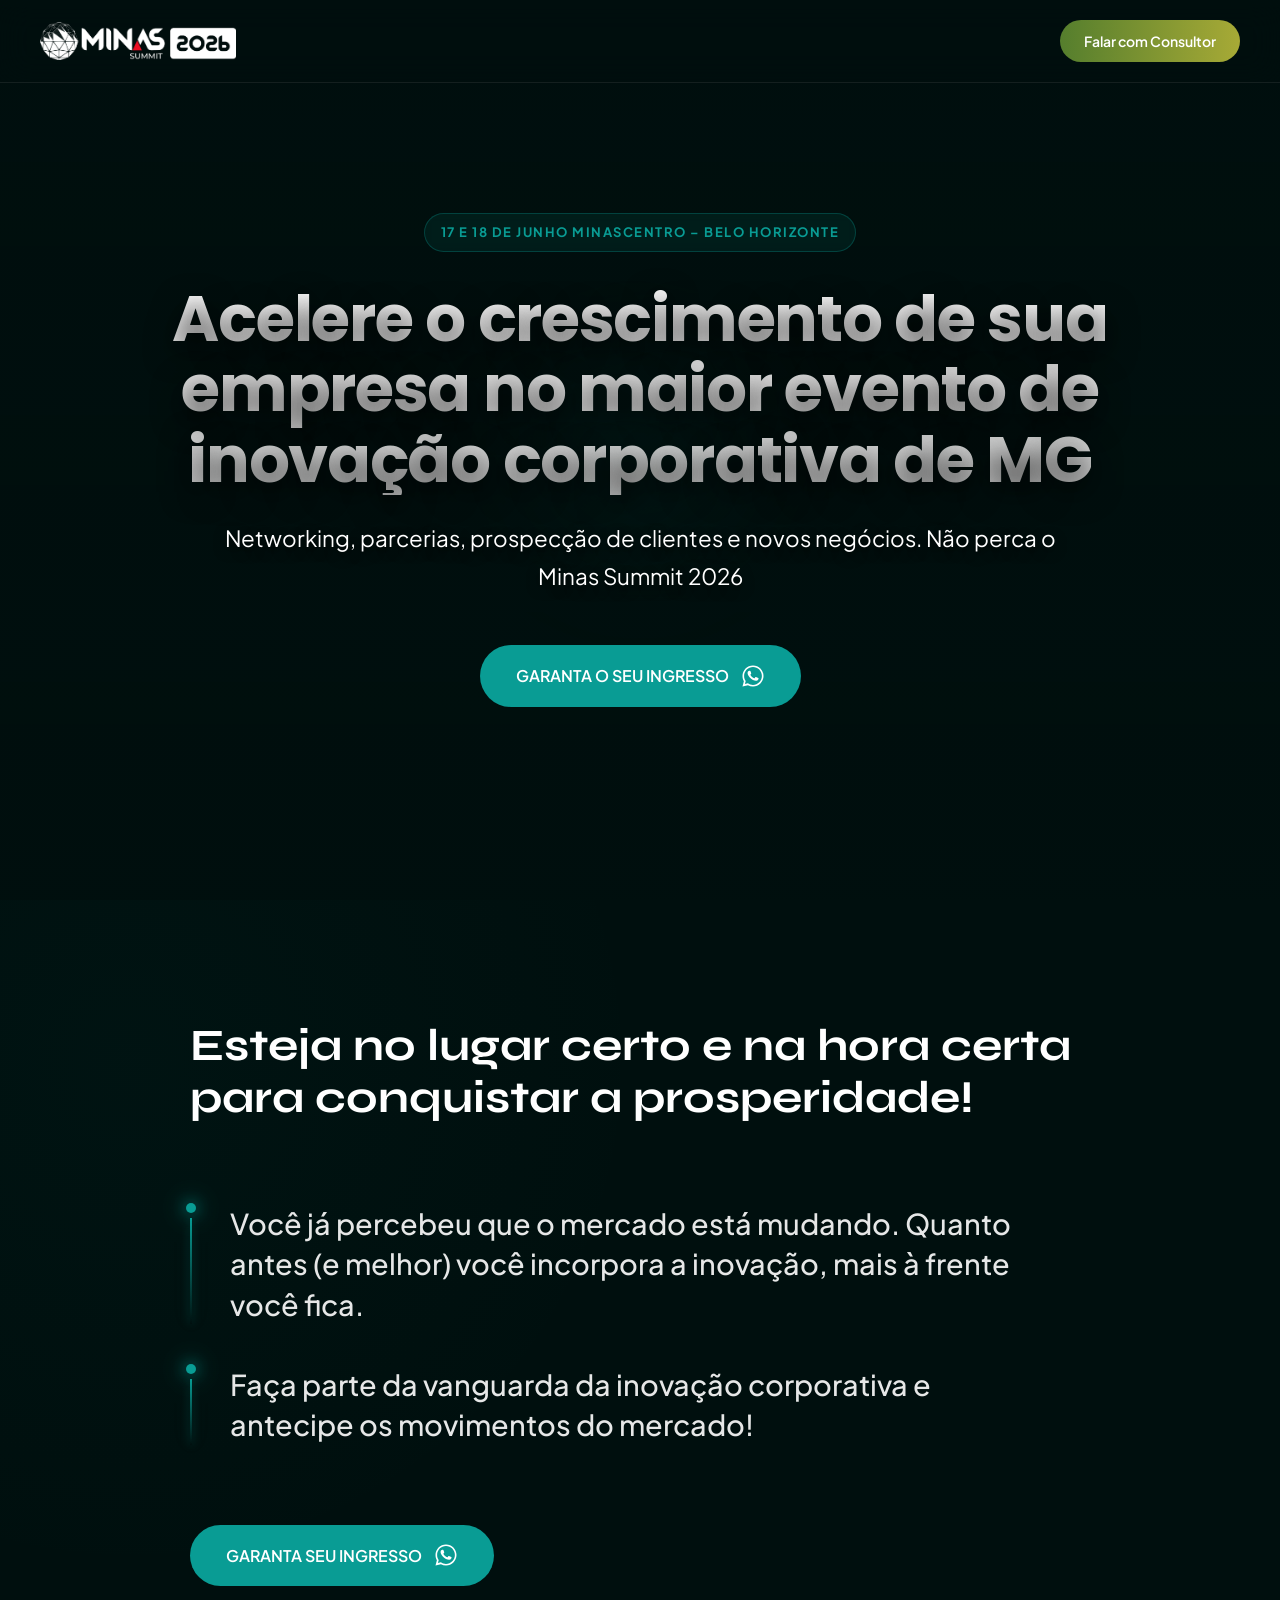
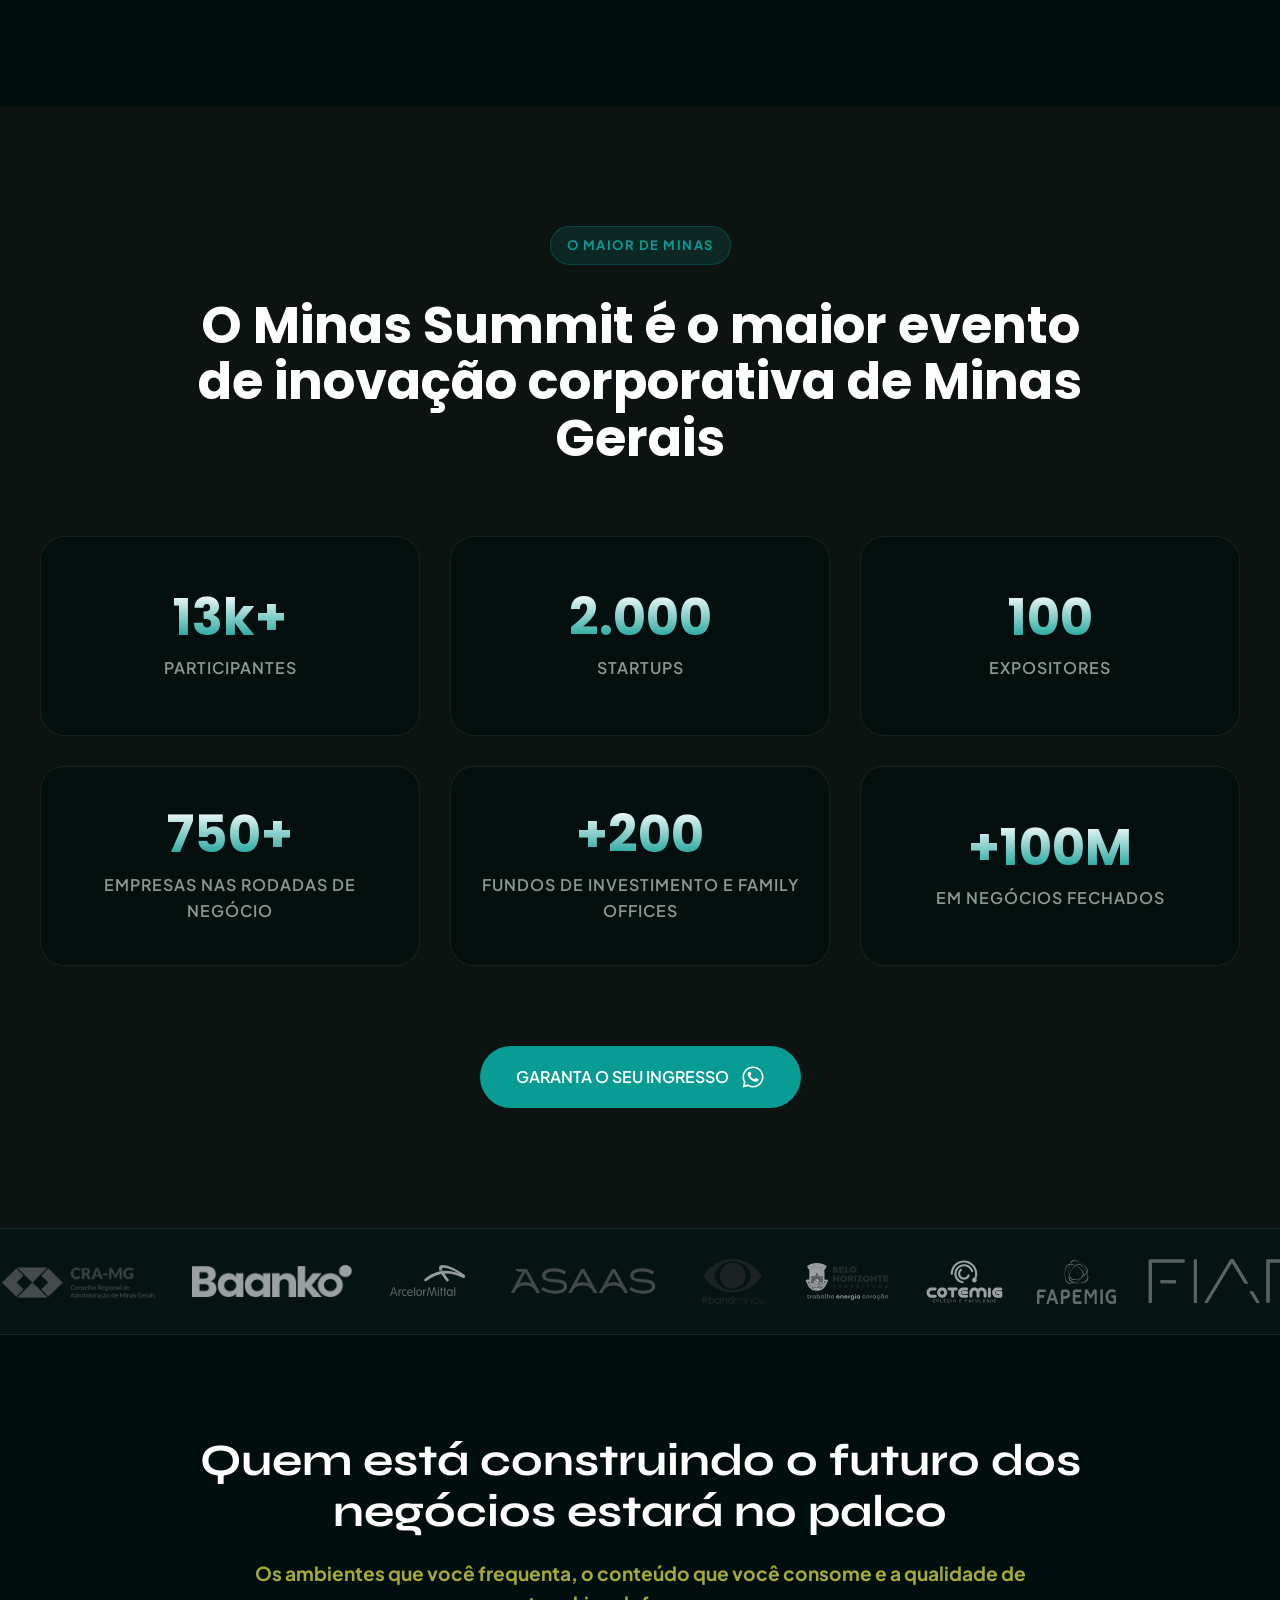
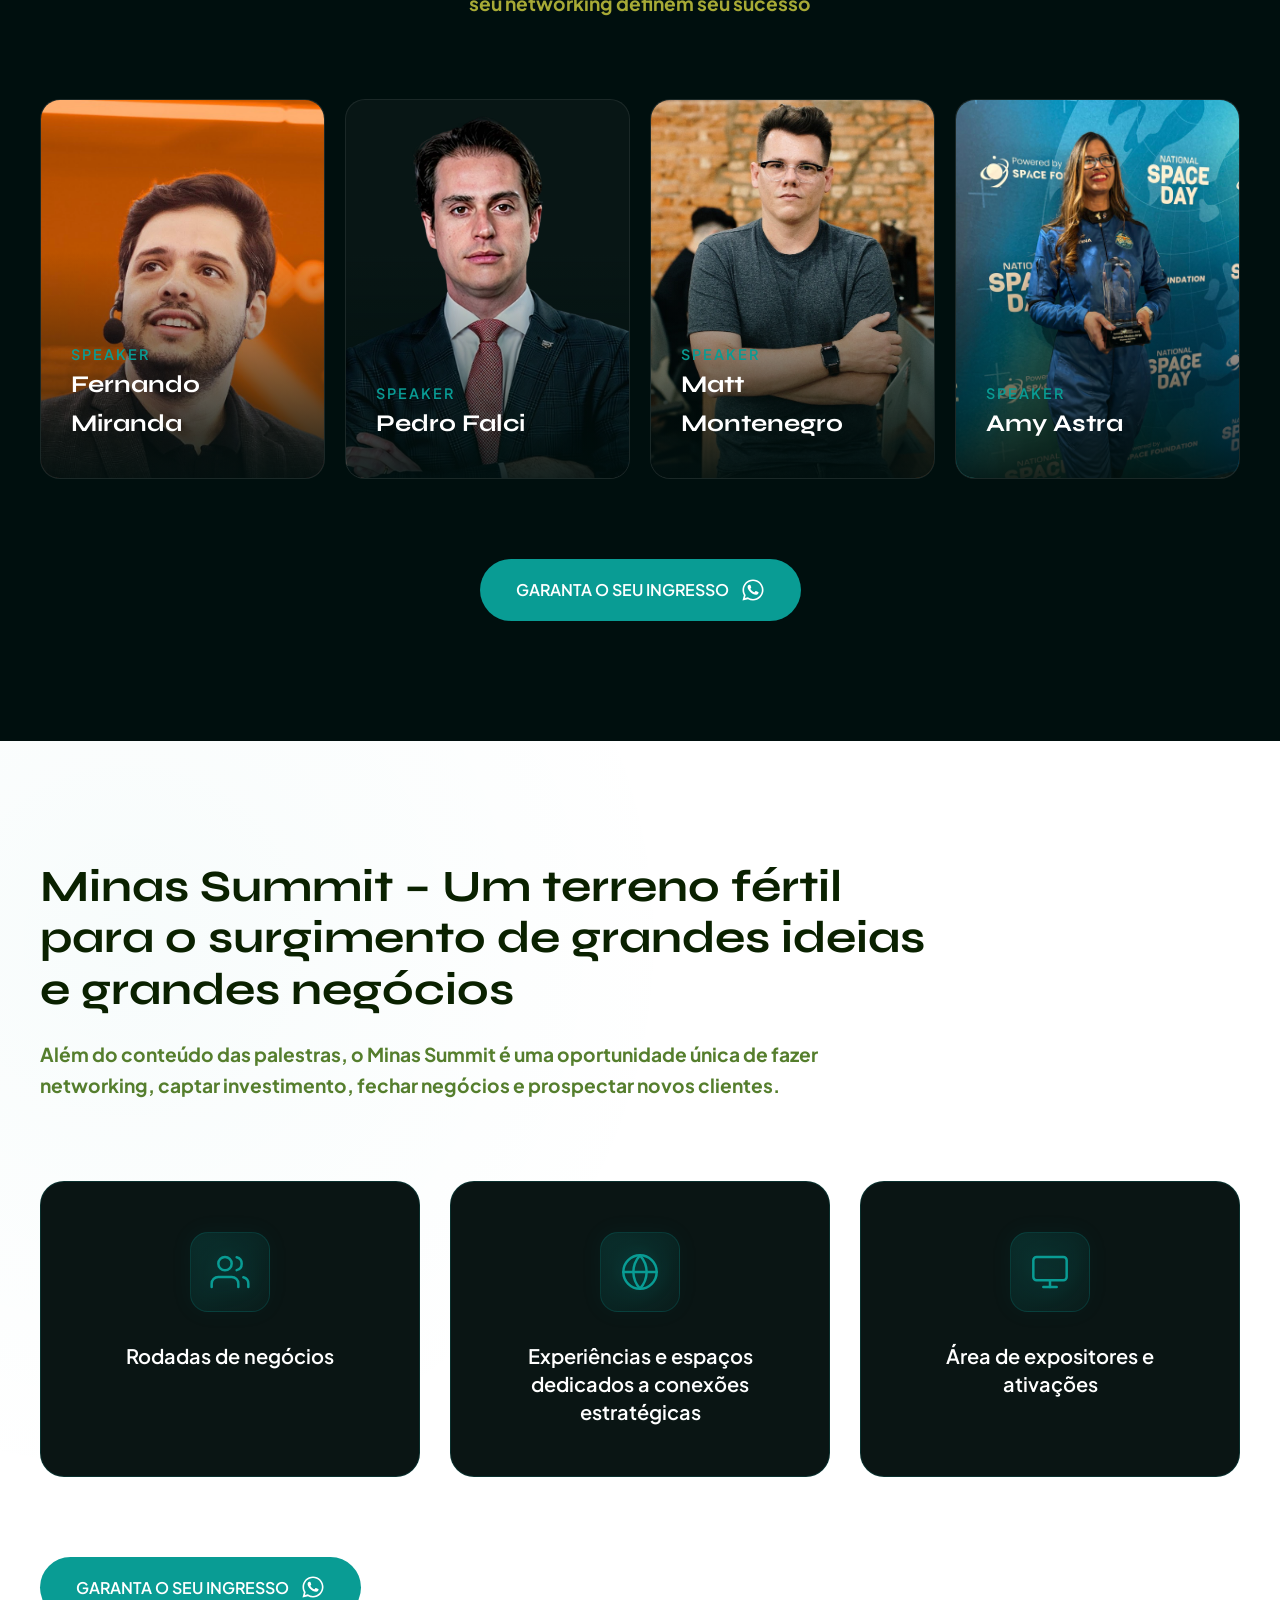
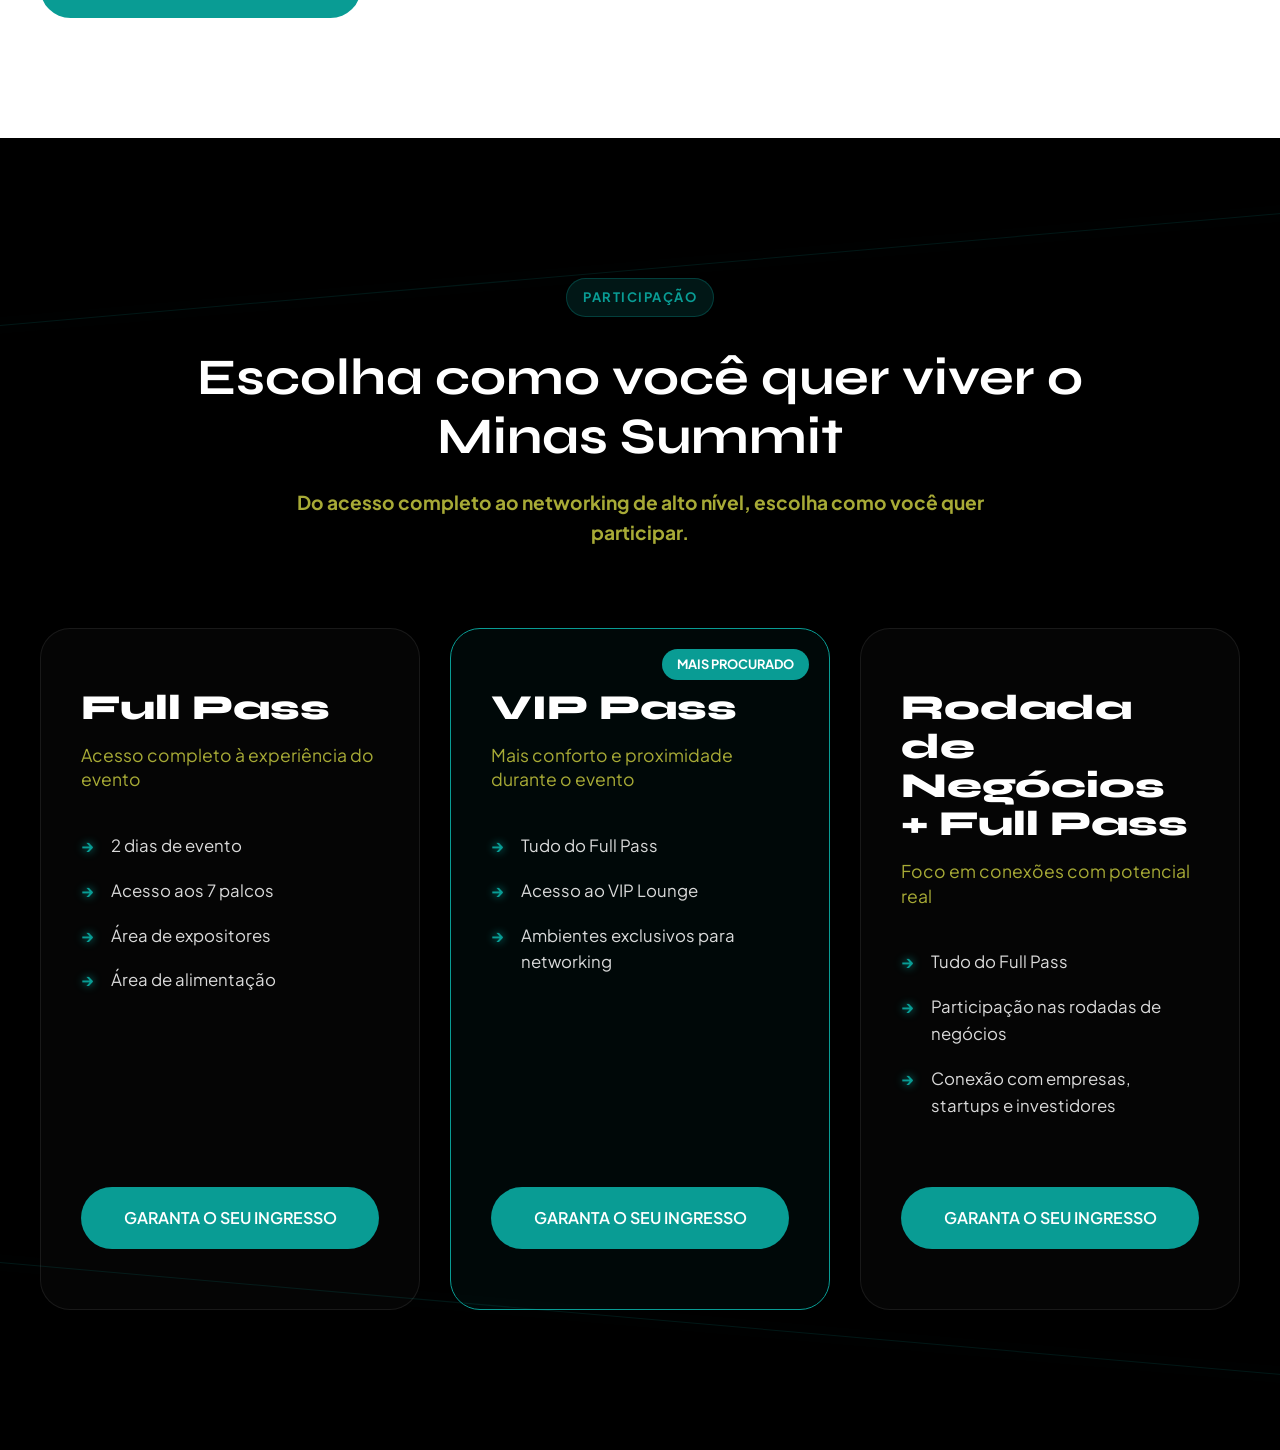
==== ingresso/index.html @ 5927769b "page ingresso" ====
<!DOCTYPE html>
<html lang="pt-BR" style="scroll-behavior: smooth;">

<head>
    <!-- Google Tag Manager -->
    <script>(function(w,d,s,l,i){w[l]=w[l]||[];w[l].push({'gtm.start':
    new Date().getTime(),event:'gtm.js'});var f=d.getElementsByTagName(s)[0],
    j=d.createElement(s),dl=l!='dataLayer'?'&l='+l:'';j.async=true;j.src=
    'https://www.googletagmanager.com/gtm.js?id='+i+dl;f.parentNode.insertBefore(j,f);
    })(window,document,'script','dataLayer','GTM-KS6CV959');</script>
    <!-- End Google Tag Manager -->

    <meta charset="UTF-8">
    <meta name="viewport" content="width=device-width, initial-scale=1.0">
    <title>Minas Summit 2026 | Garanta o seu Stand</title>

    <!-- Google Fonts -->
    <link rel="preconnect" href="https://fonts.googleapis.com">
    <link rel="preconnect" href="https://fonts.gstatic.com" crossorigin>
    <link
        href="https://fonts.googleapis.com/css2?family=Plus+Jakarta+Sans:wght@300;400;500;600;700&family=Syne:wght@400;500;600;700;800&family=Poppins:wght@700&display=swap"
        rel="stylesheet">

    <!-- Styles -->
    <link rel="stylesheet" href="css/styles.css">
</head>

<body>
    <!-- Google Tag Manager (noscript) -->
    <noscript><iframe src="https://www.googletagmanager.com/ns.html?id=GTM-KS6CV959"
    height="0" width="0" style="display:none;visibility:hidden"></iframe></noscript>
    <!-- End Google Tag Manager (noscript) -->


    <!-- Magic Cursor Light -->
    <div class="cursor-light" id="cursorLight"></div>

    <!-- Navigation -->
    <nav class="navbar">
        <a href="/" class="nav-logo">
            <img src="assets/img/logo branca.png" alt="Minas Summit">
        </a>
        <a href="https://wa.me/5531997337717" target="_blank" class="nav-btn">Falar com Consultor</a>
    </nav>

    <!-- Hero Section -->
    <section class="hero" id="home">
        <div class="hero-bg"></div>
        <div class="hero-overlay"></div>

        <div class="container">
            <span class="badge">17 e 18 de junho MINASCENTRO – BELO HORIZONTE</span>
            <h1 class="title-xl">Acelere o crescimento de sua empresa no maior evento de inovação corporativa de MG</h1>
            <h2 class="hero-desc">Networking, parcerias, prospecção de clientes e novos negócios. Não perca o Minas Summit 2026</h2>

            <div style="margin-top: 10px;">
                <a href="https://wa.me/5531997337717" target="_blank" class="btn-aqua-solid">
                    GARANTA O SEU INGRESSO
                    <svg width="24" height="24" viewBox="0 0 32 32" fill="currentColor"
                        xmlns="http://www.w3.org/2000/svg">
                        <path fill-rule="evenodd" clip-rule="evenodd"
                            d="M16 30C23.732 30 30 23.732 30 16C30 8.26801 23.732 2 16 2C8.26801 2 2 8.26801 2 16C2 18.5109 2.661 20.8674 3.81847 22.905L2 30L9.31486 28.3038C11.3014 29.3854 13.5789 30 16 30ZM16 27.8462C22.5425 27.8462 27.8462 22.5425 27.8462 16C27.8462 9.45755 22.5425 4.15385 16 4.15385C9.45755 4.15385 4.15385 9.45755 4.15385 16C4.15385 18.5261 4.9445 20.8675 6.29184 22.7902L5.23077 26.7692L9.27993 25.7569C11.1894 27.0746 13.5046 27.8462 16 27.8462Z" />
                        <path
                            d="M12.5 9.49989C12.1672 8.83131 11.6565 8.8905 11.1407 8.8905C10.2188 8.8905 8.78125 9.99478 8.78125 12.05C8.78125 13.7343 9.52345 15.578 12.0244 18.3361C14.438 20.9979 17.6094 22.3748 20.2422 22.3279C22.875 22.2811 23.4167 20.0154 23.4167 19.2503C23.4167 18.9112 23.2062 18.742 23.0613 18.696C22.1641 18.2654 20.5093 17.4631 20.1328 17.3124C19.7563 17.1617 19.5597 17.3656 19.4375 17.4765C19.0961 17.8018 18.4193 18.7608 18.1875 18.9765C17.9558 19.1922 17.6103 19.083 17.4665 19.0015C16.9374 18.7892 15.5029 18.1511 14.3595 17.0426C12.9453 15.6718 12.8623 15.2001 12.5959 14.7803C12.3828 14.4444 12.5392 14.2384 12.6172 14.1483C12.9219 13.7968 13.3426 13.254 13.5313 12.9843C13.7199 12.7145 13.5702 12.305 13.4803 12.05C13.0938 10.953 12.7663 10.0347 12.5 9.49989Z" />
                    </svg>
                </a>
            </div>
        </div>
    </section>

    <!-- Sessão 02: Prosperidade e Inovação -->
    <section id="prosperidade" class="section-neon">
        <div class="container">
            <h2 class="title-md neon-title">Esteja no lugar certo e na hora certa para conquistar a prosperidade!</h2>
            
            <div class="neon-list">
                <div class="neon-item">
                    <div class="neon-bullet"></div>
                    <p class="neon-text">Você já percebeu que o mercado está mudando. Quanto antes (e melhor) você incorpora a inovação, mais à frente você fica.</p>
                </div>
                
                <div class="neon-item">
                    <div class="neon-bullet"></div>
                    <p class="neon-text">Faça parte da vanguarda da inovação corporativa e antecipe os movimentos do mercado!</p>
                </div>
            </div>

            <div style="margin-top: 80px;">
                <a href="https://wa.me/5531997337717" target="_blank" class="btn-aqua-solid">
                    GARANTA SEU INGRESSO
                    <svg width="24" height="24" viewBox="0 0 32 32" fill="currentColor"
                        xmlns="http://www.w3.org/2000/svg">
                        <path fill-rule="evenodd" clip-rule="evenodd"
                            d="M16 30C23.732 30 30 23.732 30 16C30 8.26801 23.732 2 16 2C8.26801 2 2 8.26801 2 16C2 18.5109 2.661 20.8674 3.81847 22.905L2 30L9.31486 28.3038C11.3014 29.3854 13.5789 30 16 30ZM16 27.8462C22.5425 27.8462 27.8462 22.5425 27.8462 16C27.8462 9.45755 22.5425 4.15385 16 4.15385C9.45755 4.15385 4.15385 9.45755 4.15385 16C4.15385 18.5261 4.9445 20.8675 6.29184 22.7902L5.23077 26.7692L9.27993 25.7569C11.1894 27.0746 13.5046 27.8462 16 27.8462Z" />
                        <path
                            d="M12.5 9.49989C12.1672 8.83131 11.6565 8.8905 11.1407 8.8905C10.2188 8.8905 8.78125 9.99478 8.78125 12.05C8.78125 13.7343 9.52345 15.578 12.0244 18.3361C14.438 20.9979 17.6094 22.3748 20.2422 22.3279C22.875 22.2811 23.4167 20.0154 23.4167 19.2503C23.4167 18.9112 23.2062 18.742 23.0613 18.696C22.1641 18.2654 20.5093 17.4631 20.1328 17.3124C19.7563 17.1617 19.5597 17.3656 19.4375 17.4765C19.0961 17.8018 18.4193 18.7608 18.1875 18.9765C17.9558 19.1922 17.6103 19.083 17.4665 19.0015C16.9374 18.7892 15.5029 18.1511 14.3595 17.0426C12.9453 15.6718 12.8623 15.2001 12.5959 14.7803C12.3828 14.4444 12.5392 14.2384 12.6172 14.1483C12.9219 13.7968 13.3426 13.254 13.5313 12.9843C13.7199 12.7145 13.5702 12.305 13.4803 12.05C13.0938 10.953 12.7663 10.0347 12.5 9.49989Z" />
                    </svg>
                </a>
            </div>
        </div>
    </section>

    <!-- Seção O Grande Evento (Parallax) -->
    <section id="evento"
        style="position: relative; background-image: url('assets/img/BG 3.jpg'); background-attachment: fixed; background-size: cover; background-position: center; padding: 120px 0;">
        <div
            style="position: absolute; top:0; left:0; width:100%; height:100%; background: rgba(15, 20, 18, 0.9); z-index: 1;">
        </div>

        <div class="container" style="position: relative; z-index: 2;">
            <div style="text-align: center; margin-bottom: 70px;">
                <span class="badge"
                    style="background: rgba(9, 156, 148, 0.15); border-color: rgba(9, 156, 148, 0.3); color: var(--ms-red);">O
                    Maior de Minas</span>
                <h1
                    style="font-family: var(--font-display); font-size: clamp(2.2rem, 4vw, 3.5rem); font-weight: 700; color: var(--ms-white); margin-bottom: 24px; max-width: 900px; margin-left: auto; margin-right: auto; line-height: 1.1;">
                    O Minas Summit é o maior evento de inovação corporativa de Minas Gerais</h1>
            </div>

            <div class="stats-grid-tech">
                <!-- Card 1 -->
                <div class="stat-card-tech">
                    <div class="stat-number">13k+</div>
                    <div class="stat-label">Participantes</div>
                </div>

                <!-- Card 2 -->
                <div class="stat-card-tech">
                    <div class="stat-number">2.000</div>
                    <div class="stat-label">Startups</div>
                </div>

                <!-- Card 3 -->
                <div class="stat-card-tech">
                    <div class="stat-number">100</div>
                    <div class="stat-label">Expositores</div>
                </div>

                <!-- Card 4 -->
                <div class="stat-card-tech">
                    <div class="stat-number">750+</div>
                    <div class="stat-label">Empresas nas rodadas de negócio</div>
                </div>

                <!-- Card 5 -->
                <div class="stat-card-tech">
                    <div class="stat-number">+200</div>
                    <div class="stat-label">fundos de investimento e Family offices</div>
                </div>

                <!-- Card 6 -->
                <div class="stat-card-tech">
                    <div class="stat-number">+100M</div>
                    <div class="stat-label">Em negócios fechados</div>
                </div>
            </div>

            <div style="margin-top: 80px; text-align: center;">
                <a href="https://wa.me/5531997337717" target="_blank" class="btn-aqua-solid">
                    GARANTA O SEU INGRESSO
                    <svg width="24" height="24" viewBox="0 0 32 32" fill="currentColor"
                        xmlns="http://www.w3.org/2000/svg">
                        <path fill-rule="evenodd" clip-rule="evenodd"
                            d="M16 30C23.732 30 30 23.732 30 16C30 8.26801 23.732 2 16 2C8.26801 2 2 8.26801 2 16C2 18.5109 2.661 20.8674 3.81847 22.905L2 30L9.31486 28.3038C11.3014 29.3854 13.5789 30 16 30ZM16 27.8462C22.5425 27.8462 27.8462 22.5425 27.8462 16C27.8462 9.45755 22.5425 4.15385 16 4.15385C9.45755 4.15385 4.15385 9.45755 4.15385 16C4.15385 18.5261 4.9445 20.8675 6.29184 22.7902L5.23077 26.7692L9.27993 25.7569C11.1894 27.0746 13.5046 27.8462 16 27.8462Z" />
                        <path
                            d="M12.5 9.49989C12.1672 8.83131 11.6565 8.8905 11.1407 8.8905C10.2188 8.8905 8.78125 9.99478 8.78125 12.05C8.78125 13.7343 9.52345 15.578 12.0244 18.3361C14.438 20.9979 17.6094 22.3748 20.2422 22.3279C22.875 22.2811 23.4167 20.0154 23.4167 19.2503C23.4167 18.9112 23.2062 18.742 23.0613 18.696C22.1641 18.2654 20.5093 17.4631 20.1328 17.3124C19.7563 17.1617 19.5597 17.3656 19.4375 17.4765C19.0961 17.8018 18.4193 18.7608 18.1875 18.9765C17.9558 19.1922 17.6103 19.083 17.4665 19.0015C16.9374 18.7892 15.5029 18.1511 14.3595 17.0426C12.9453 15.6718 12.8623 15.2001 12.5959 14.7803C12.3828 14.4444 12.5392 14.2384 12.6172 14.1483C12.9219 13.7968 13.3426 13.254 13.5313 12.9843C13.7199 12.7145 13.5702 12.305 13.4803 12.05C13.0938 10.953 12.7663 10.0347 12.5 9.49989Z" />
                    </svg>
                </a>
            </div>
        </div>
    </section>

    <!-- Seção Benefícios & Galeria de Stands -->
    <section id="autoridade" style="padding-top: 0; padding-bottom: 120px;">
        <div class="marquee-track">
            <div class="marquee-content">
                <img src="assets/img/logos/CRAMG.png" alt="CRAMG" class="logo-item">
                <img src="assets/img/logos/Group-214.png" alt="Group 214" class="logo-item invert">
                <img src="assets/img/logos/arcelormittal-logo.svg" alt="ArcelorMittal" class="logo-item">
                <img src="assets/img/logos/asaas.svg" alt="Asaas" class="logo-item">
                <img src="assets/img/logos/band-minas-v2.webp" alt="Band Minas" class="logo-item">
                <img src="assets/img/logos/bh-prefeitur.svg" alt="BH Prefeitura" class="logo-item">
                <img src="assets/img/logos/colegio-cotemig.svg" alt="Colegio Cotemig" class="logo-item">
                <img src="assets/img/logos/fapemig.svg" alt="Fapemig" class="logo-item">
                <img src="assets/img/logos/fiap.svg" alt="Fiap" class="logo-item">
                <img src="assets/img/logos/flash.svg" alt="Flash" class="logo-item">
                <img src="assets/img/logos/grant-thornton.webp" alt="Grant Thornton" class="logo-item invert">
                <img src="assets/img/logos/ibmec.svg" alt="Ibmec" class="logo-item">
                <img src="assets/img/logos/logo-amm.webp" alt="Logo AMM" class="logo-item">
                <img src="assets/img/logos/logo-framework-mobile.svg" alt="Framework Mobile" class="logo-item">
                <img src="assets/img/logos/logo-yazo.webp" alt="Logo Yazo" class="logo-item">
                <img src="assets/img/logos/logo_banco_mercantil.svg" alt="Banco Mercantil" class="logo-item">
                <img src="assets/img/logos/logo_governo-de-minas_horizontal_rgb_negativa_2025_0.png.webp" alt="Governo de Minas" class="logo-item invert">
                <img src="assets/img/logos/mmf-advogados.svg" alt="MMF Advogados" class="logo-item">
                <img src="assets/img/logos/pbh-ativos.png" alt="PBH Ativos" class="logo-item invert">
                <img src="assets/img/logos/quintoandar.svg" alt="QuintoAndar" class="logo-item invert">
                <img src="assets/img/logos/sap.svg" alt="SAP" class="logo-item">
                <img src="assets/img/logos/tial-logo.svg" alt="Tial" class="logo-item">
                <img src="assets/img/logos/totvs.svg" alt="Totvs" class="logo-item">
                <img src="assets/img/logos/v4.svg" alt="V4" class="logo-item">
            </div>
            <div class="marquee-content" aria-hidden="true">
                <img src="assets/img/logos/CRAMG.png" alt="CRAMG" class="logo-item">
                <img src="assets/img/logos/Group-214.png" alt="Group 214" class="logo-item invert">
                <img src="assets/img/logos/arcelormittal-logo.svg" alt="ArcelorMittal" class="logo-item">
                <img src="assets/img/logos/asaas.svg" alt="Asaas" class="logo-item">
                <img src="assets/img/logos/band-minas-v2.webp" alt="Band Minas" class="logo-item">
                <img src="assets/img/logos/bh-prefeitur.svg" alt="BH Prefeitura" class="logo-item">
                <img src="assets/img/logos/colegio-cotemig.svg" alt="Colegio Cotemig" class="logo-item">
                <img src="assets/img/logos/fapemig.svg" alt="Fapemig" class="logo-item">
                <img src="assets/img/logos/fiap.svg" alt="Fiap" class="logo-item">
                <img src="assets/img/logos/flash.svg" alt="Flash" class="logo-item">
                <img src="assets/img/logos/grant-thornton.webp" alt="Grant Thornton" class="logo-item invert">
                <img src="assets/img/logos/ibmec.svg" alt="Ibmec" class="logo-item">
                <img src="assets/img/logos/logo-amm.webp" alt="Logo AMM" class="logo-item">
                <img src="assets/img/logos/logo-framework-mobile.svg" alt="Framework Mobile" class="logo-item">
                <img src="assets/img/logos/logo-yazo.webp" alt="Logo Yazo" class="logo-item">
                <img src="assets/img/logos/logo_banco_mercantil.svg" alt="Banco Mercantil" class="logo-item">
                <img src="assets/img/logos/logo_governo-de-minas_horizontal_rgb_negativa_2025_0.png.webp" alt="Governo de Minas" class="logo-item invert">
                <img src="assets/img/logos/mmf-advogados.svg" alt="MMF Advogados" class="logo-item">
                <img src="assets/img/logos/pbh-ativos.png" alt="PBH Ativos" class="logo-item invert">
                <img src="assets/img/logos/quintoandar.svg" alt="QuintoAndar" class="logo-item invert">
                <img src="assets/img/logos/sap.svg" alt="SAP" class="logo-item">
                <img src="assets/img/logos/tial-logo.svg" alt="Tial" class="logo-item">
                <img src="assets/img/logos/totvs.svg" alt="Totvs" class="logo-item">
                <img src="assets/img/logos/v4.svg" alt="V4" class="logo-item">
            </div>
        </div>

        <div class="container" style="text-align: center; margin-top: 100px; position: relative; z-index: 2;">
            <h1 class="title-md" style="font-size: clamp(2rem, 3.5vw, 3.2rem); max-width: 1000px; margin: 0 auto 20px;">
                Quem está construindo o futuro dos negócios estará no palco
            </h1>
            <h2 class="subtitle" style="margin: 0 auto; max-width: 800px; color: var(--ms-green-light);">
                Os ambientes que você frequenta, o conteúdo que você consome e a qualidade de seu networking definem seu sucesso
            </h2>
        </div>

        <div class="container" style="position: relative; z-index: 2;">
            <div class="speakers-3d-grid">
                <!-- Speaker 1 -->
                <div class="speaker-card-3d">
                    <div class="speaker-photo-wrapper">
                        <img src="assets/img/fernando miranda.jpg" alt="Fernando Miranda" class="speaker-img">
                    </div>
                    <div class="speaker-info">
                        <div class="speaker-tag">Speaker</div>
                        <div class="speaker-name">Fernando Miranda</div>
                    </div>
                </div>

                <!-- Speaker 2 -->
                <div class="speaker-card-3d">
                    <div class="speaker-photo-wrapper">
                        <img src="assets/img/pedro falci.webp" alt="Pedro Falci" class="speaker-img">
                    </div>
                    <div class="speaker-info">
                        <div class="speaker-tag">Speaker</div>
                        <div class="speaker-name">Pedro Falci</div>
                    </div>
                </div>

                <!-- Speaker 3 -->
                <div class="speaker-card-3d">
                    <div class="speaker-photo-wrapper">
                        <img src="assets/img/Matt Montenegro.jpeg" alt="Matt Montenegro" class="speaker-img">
                    </div>
                    <div class="speaker-info">
                        <div class="speaker-tag">Speaker</div>
                        <div class="speaker-name">Matt Montenegro</div>
                    </div>
                </div>

                <!-- Speaker 4 -->
                <div class="speaker-card-3d">
                    <div class="speaker-photo-wrapper bg-speaker-accent">
                        <img src="assets/img/Amy Astra.jpg" alt="Amy Astra" class="speaker-img">
                    </div>
                    <div class="speaker-info">
                        <div class="speaker-tag">Speaker</div>
                        <div class="speaker-name">Amy Astra</div>
                    </div>
                </div>
            </div>
            
            <div style="margin-top: 80px; text-align: center;">
                <a href="https://wa.me/5531997337717" target="_blank" class="btn-aqua-solid">
                    GARANTA O SEU INGRESSO
                    <svg width="24" height="24" viewBox="0 0 32 32" fill="currentColor"
                        xmlns="http://www.w3.org/2000/svg">
                        <path fill-rule="evenodd" clip-rule="evenodd"
                            d="M16 30C23.732 30 30 23.732 30 16C30 8.26801 23.732 2 16 2C8.26801 2 2 8.26801 2 16C2 18.5109 2.661 20.8674 3.81847 22.905L2 30L9.31486 28.3038C11.3014 29.3854 13.5789 30 16 30ZM16 27.8462C22.5425 27.8462 27.8462 22.5425 27.8462 16C27.8462 9.45755 22.5425 4.15385 16 4.15385C9.45755 4.15385 4.15385 9.45755 4.15385 16C4.15385 18.5261 4.9445 20.8675 6.29184 22.7902L5.23077 26.7692L9.27993 25.7569C11.1894 27.0746 13.5046 27.8462 16 27.8462Z" />
                        <path
                            d="M12.5 9.49989C12.1672 8.83131 11.6565 8.8905 11.1407 8.8905C10.2188 8.8905 8.78125 9.99478 8.78125 12.05C8.78125 13.7343 9.52345 15.578 12.0244 18.3361C14.438 20.9979 17.6094 22.3748 20.2422 22.3279C22.875 22.2811 23.4167 20.0154 23.4167 19.2503C23.4167 18.9112 23.2062 18.742 23.0613 18.696C22.1641 18.2654 20.5093 17.4631 20.1328 17.3124C19.7563 17.1617 19.5597 17.3656 19.4375 17.4765C19.0961 17.8018 18.4193 18.7608 18.1875 18.9765C17.9558 19.1922 17.6103 19.083 17.4665 19.0015C16.9374 18.7892 15.5029 18.1511 14.3595 17.0426C12.9453 15.6718 12.8623 15.2001 12.5959 14.7803C12.3828 14.4444 12.5392 14.2384 12.6172 14.1483C12.9219 13.7968 13.3426 13.254 13.5313 12.9843C13.7199 12.7145 13.5702 12.305 13.4803 12.05C13.0938 10.953 12.7663 10.0347 12.5 9.49989Z" />
                    </svg>
                </a>
            </div>
        </div>
    </section>

    <!-- Seção: Terreno Fértil -->
    <section id="terreno-fertil" class="section-neon neon-dark" style="background: var(--ms-white); padding: 120px 0;">
        <div class="container">
            <h1 class="title-md" style="color: var(--ms-dark); font-size: clamp(2rem, 3.5vw, 3.2rem); max-width: 900px; margin-bottom: 24px;">
                Minas Summit – Um terreno fértil para o surgimento de grandes ideias e grandes negócios
            </h1>
            <h2 class="subtitle" style="color: var(--ms-green-mid); margin-bottom: 60px; max-width: 850px;">
                Além do conteúdo das palestras, o Minas Summit é uma oportunidade única de fazer networking, captar investimento, fechar negócios e prospectar novos clientes.
            </h2>
            
            <div class="business-grid">
                <!-- Card 1 -->
                <div class="business-card">
                    <div class="business-icon-box">
                        <svg width="40" height="40" viewBox="0 0 24 24" fill="none" stroke="currentColor" stroke-width="1.5" stroke-linecap="round" stroke-linejoin="round">
                            <path d="M17 21v-2a4 4 0 0 0-4-4H5a4 4 0 0 0-4 4v2"></path>
                            <circle cx="9" cy="7" r="4"></circle>
                            <path d="M23 21v-2a4 4 0 0 0-3-3.87"></path>
                            <path d="M16 3.13a4 4 0 0 1 0 7.75"></path>
                        </svg>
                    </div>
                    <p>Rodadas de negócios</p>
                </div>

                <!-- Card 2 -->
                <div class="business-card">
                    <div class="business-icon-box">
                        <svg width="40" height="40" viewBox="0 0 24 24" fill="none" stroke="currentColor" stroke-width="1.5" stroke-linecap="round" stroke-linejoin="round">
                            <circle cx="12" cy="12" r="10"></circle>
                            <line x1="2" y1="12" x2="22" y2="12"></line>
                            <path d="M12 2a15.3 15.3 0 0 1 4 10 15.3 15.3 0 0 1-4 10 15.3 15.3 0 0 1-4-10 15.3 15.3 0 0 1 4-10z"></path>
                        </svg>
                    </div>
                    <p>Experiências e espaços dedicados a conexões estratégicas</p>
                </div>

                <!-- Card 3 -->
                <div class="business-card">
                    <div class="business-icon-box">
                        <svg width="40" height="40" viewBox="0 0 24 24" fill="none" stroke="currentColor" stroke-width="1.5" stroke-linecap="round" stroke-linejoin="round">
                            <rect x="2" y="3" width="20" height="14" rx="2" ry="2"></rect>
                            <line x1="8" y1="21" x2="16" y2="21"></line>
                            <line x1="12" y1="17" x2="12" y2="21"></line>
                        </svg>
                    </div>
                    <p>Área de expositores e ativações</p>
                </div>
            </div>

            <div style="margin-top: 80px;">
                <a href="https://wa.me/5531997337717" target="_blank" class="btn-aqua-solid">
                    GARANTA O SEU INGRESSO
                    <svg width="24" height="24" viewBox="0 0 32 32" fill="currentColor"
                        xmlns="http://www.w3.org/2000/svg">
                        <path fill-rule="evenodd" clip-rule="evenodd"
                            d="M16 30C23.732 30 30 23.732 30 16C30 8.26801 23.732 2 16 2C8.26801 2 2 8.26801 2 16C2 18.5109 2.661 20.8674 3.81847 22.905L2 30L9.31486 28.3038C11.3014 29.3854 13.5789 30 16 30ZM16 27.8462C22.5425 27.8462 27.8462 22.5425 27.8462 16C27.8462 9.45755 22.5425 4.15385 16 4.15385C9.45755 4.15385 4.15385 9.45755 4.15385 16C4.15385 18.5261 4.9445 20.8675 6.29184 22.7902L5.23077 26.7692L9.27993 25.7569C11.1894 27.0746 13.5046 27.8462 16 27.8462Z" />
                        <path
                            d="M12.5 9.49989C12.1672 8.83131 11.6565 8.8905 11.1407 8.8905C10.2188 8.8905 8.78125 9.99478 8.78125 12.05C8.78125 13.7343 9.52345 15.578 12.0244 18.3361C14.438 20.9979 17.6094 22.3748 20.2422 22.3279C22.875 22.2811 23.4167 20.0154 23.4167 19.2503C23.4167 18.9112 23.2062 18.742 23.0613 18.696C22.1641 18.2654 20.5093 17.4631 20.1328 17.3124C19.7563 17.1617 19.5597 17.3656 19.4375 17.4765C19.0961 17.8018 18.4193 18.7608 18.1875 18.9765C17.9558 19.1922 17.6103 19.083 17.4665 19.0015C16.9374 18.7892 15.5029 18.1511 14.3595 17.0426C12.9453 15.6718 12.8623 15.2001 12.5959 14.7803C12.3828 14.4444 12.5392 14.2384 12.6172 14.1483C12.9219 13.7968 13.3426 13.254 13.5313 12.9843C13.7199 12.7145 13.5702 12.305 13.4803 12.05C13.0938 10.953 12.7663 10.0347 12.5 9.49989Z" />
                    </svg>
                </a>
            </div>
        </div>
    </section>

    <!-- Seção de Ingressos (Última Dobra) -->
    <section id="ingressos" class="section-tickets">
        <!-- Laser Background Elements (Same style as speakers for consistency) -->
        <div class="laser-container">
            <div class="laser" style="top: 10%; left: -10%; width: 120%; height: 1px; transform: rotate(-5deg);"></div>
            <div class="laser" style="bottom: 10%; right: -10%; width: 120%; height: 1px; transform: rotate(5deg);"></div>
        </div>

        <div class="container" style="position: relative; z-index: 2;">
            <div style="text-align: center; margin-bottom: 70px;">
                <span class="badge"
                    style="background: rgba(9, 156, 148, 0.15); border-color: rgba(9, 156, 148, 0.3); color: var(--ms-red);">Participação</span>
                <h1 class="title-md" style="font-size: clamp(2.2rem, 4vw, 3.8rem); max-width: 1000px; margin: 0 auto 20px;">
                    Escolha como você quer viver o Minas Summit
                </h1>
                <h2 class="subtitle" style="margin: 0 auto; max-width: 700px; color: var(--ms-green-light);">
                    Do acesso completo ao networking de alto nível, escolha como você quer participar.
                </h2>
            </div>

            <div class="tickets-grid">
                <!-- Card 1: Full Pass -->
                <div class="ticket-card">
                    <div class="ticket-name">Full Pass</div>
                    <div class="ticket-desc">Acesso completo à experiência do evento</div>
                    <ul class="ticket-features">
                        <li>2 dias de evento</li>
                        <li>Acesso aos 7 palcos</li>
                        <li>Área de expositores</li>
                        <li>Área de alimentação</li>
                    </ul>
                    <a href="https://wa.me/5531997337717" target="_blank" class="btn-aqua-solid" style="width: 100%; text-align: center;">GARANTA O SEU INGRESSO</a>
                </div>

                <!-- Card 2: VIP Pass -->
                <div class="ticket-card" style="border-color: var(--ms-red); background: rgba(9, 156, 148, 0.05);">
                    <div class="ticket-name">VIP Pass</div>
                    <div class="ticket-desc">Mais conforto e proximidade durante o evento</div>
                    <ul class="ticket-features">
                        <li>Tudo do Full Pass</li>
                        <li>Acesso ao VIP Lounge</li>
                        <li>Ambientes exclusivos para networking</li>
                    </ul>
                    <a href="https://wa.me/5531997337717" target="_blank" class="btn-aqua-solid" style="width: 100%; text-align: center;">GARANTA O SEU INGRESSO</a>
                    <!-- Badge de Destaque -->
                    <div style="position: absolute; top: 20px; right: 20px; background: var(--ms-red); color: #fff; padding: 5px 15px; border-radius: 20px; font-size: 0.8rem; font-weight: bold; text-transform: uppercase;">Mais Procurado</div>
                </div>

                <!-- Card 3: Rodada de Negócios -->
                <div class="ticket-card">
                    <div class="ticket-name">Rodada de Negócios + Full Pass</div>
                    <div class="ticket-desc">Foco em conexões com potencial real</div>
                    <ul class="ticket-features">
                        <li>Tudo do Full Pass</li>
                        <li>Participação nas rodadas de negócios</li>
                        <li>Conexão com empresas, startups e investidores</li>
                    </ul>
                    <a href="https://wa.me/5531997337717" target="_blank" class="btn-aqua-solid" style="width: 100%; text-align: center;">GARANTA O SEU INGRESSO</a>
                </div>
            </div>
        </div>
    </section>

    <!-- Scripts -->
    <script src="js/main.js"></script>
</body>

</html>
---- ingresso/css/styles.css ----
:root {
    /* Palette Core */
    --ms-white: #ffffff;
    --ms-dark: #0a2100;
    --ms-dark-alt: #0d1a0bd1;
    --ms-green-mid: #557e2d;
    --ms-green-light: #a7aa36;
    --ms-red: #099C94;

    /* Backgrounds */
    --bg-body: #000F0E;
    --bg-glass: rgba(255, 255, 255, 0.03);
    --bg-glass-hover: rgba(255, 255, 255, 0.06);
    --border-glass: rgba(255, 255, 255, 0.08);

    /* Text */
    --text-main: #ffffff;
    --text-muted: #8b9991;

    /* Fonts */
    --font-heading: 'Syne', sans-serif;
    --font-body: 'Plus Jakarta Sans', sans-serif;
    --font-display: 'Poppins', sans-serif;

    /* Animation */
    --transition: all 0.4s cubic-bezier(0.16, 1, 0.3, 1);
    --neon-glow: 0 0 10px rgba(9, 156, 148, 0.4), 0 0 20px rgba(9, 156, 148, 0.2);
}

* {
    margin: 0;
    padding: 0;
    box-sizing: border-box;
}

/* =============== MAGIC CURSOR LIGHT =============== */
.cursor-light {
    position: fixed;
    top: -150px;
    left: -150px;
    width: 300px;
    height: 300px;
    background: radial-gradient(circle, rgba(9, 156, 148, 0.25), rgba(9, 156, 148, 0.1) 40%, transparent 70%);
    border-radius: 50%;
    pointer-events: none;
    z-index: 1;
    filter: blur(40px);
    opacity: 0;
    transition: opacity 0.5s;
}

html, body {
    max-width: 100%;
    overflow-x: hidden;
    background-color: var(--bg-body);
}

body {
    font-family: var(--font-body);
    color: var(--text-main);
    line-height: 1.6;
}

/* =============== NAVIGATION =============== */
.navbar {
    position: fixed;
    top: 0;
    left: 0;
    right: 0;
    padding: 20px 40px;
    display: flex;
    justify-content: space-between;
    align-items: center;
    z-index: 100;
    background: rgba(0, 15, 14, 0.5);
    backdrop-filter: blur(16px);
    -webkit-backdrop-filter: blur(16px);
    border-bottom: 1px solid var(--border-glass);
    transition: var(--transition);
}

.nav-logo {
    display: flex;
    align-items: center;
    text-decoration: none;
}

.nav-logo img {
    height: 38px;
    width: auto;
    object-fit: contain;
    transition: var(--transition);
}

.nav-logo:hover img {
    transform: scale(1.05);
}

.nav-btn {
    background: linear-gradient(90deg, var(--ms-green-mid), var(--ms-green-light));
    color: #fff;
    padding: 10px 24px;
    border-radius: 50px;
    text-decoration: none;
    font-weight: 600;
    font-size: 14px;
    transition: var(--transition);
}

.nav-btn:hover {
    box-shadow: 0 10px 20px rgba(167, 170, 54, 0.2);
    transform: translateY(-2px);
}

/* =============== LAYOUT STRUCTURE =============== */
.container {
    max-width: 1320px;
    margin: 0 auto;
    padding: 0 40px;
    position: relative;
    z-index: 3;
}

/* =============== TYPOGRAPHY & HEADERS =============== */
.badge {
    display: inline-flex;
    align-items: center;
    padding: 8px 16px;
    border-radius: 50px;
    background: rgba(9, 156, 148, 0.1);
    border: 1px solid rgba(9, 156, 148, 0.3);
    color: var(--ms-red);
    font-size: 13px;
    font-weight: 700;
    letter-spacing: 1.5px;
    text-transform: uppercase;
    margin-bottom: 32px;
    backdrop-filter: blur(4px);
}

.title-xl {
    font-family: var(--font-display);
    font-size: clamp(2.5rem, 5vw, 4.2rem);
    font-weight: 700;
    line-height: 1.1;
    letter-spacing: -0.02em;
    margin-bottom: 24px;
    background: linear-gradient(180deg, #FFFFFF 0%, rgba(255, 255, 255, 0.85) 100%);
    -webkit-background-clip: text;
    -webkit-text-fill-color: transparent;
    text-shadow: 0 10px 30px rgba(0, 0, 0, 0.8);
}

.hero-desc {
    font-size: clamp(1.1rem, 2vw, 1.4rem);
    color: var(--ms-white);
    font-weight: 400;
    max-width: 850px;
    margin: 0 auto 40px;
    text-shadow: 0 4px 12px rgba(0, 0, 0, 0.9);
    line-height: 1.7;
}

/* =============== HERO SECTION =============== */
.hero {
    position: relative;
    min-height: 100vh;
    display: flex;
    align-items: center;
    justify-content: center;
    text-align: center;
    padding-top: 140px;
    /* Accounts for navbar with extra breathing room */
}

.hero-bg {
    position: absolute;
    top: 0;
    left: 0;
    right: 0;
    bottom: 0;
    background-image: url('../assets/img/BANNER.jpg');
    background-size: cover;
    background-position: center;
    z-index: 1;
}

/* Dark overlay for text legibility */
.hero-overlay {
    position: absolute;
    top: 0;
    left: 0;
    right: 0;
    bottom: 0;
    background: linear-gradient(to bottom, rgba(0, 15, 14, 0.6) 0%, rgba(0, 15, 14, 0.85) 100%);
    z-index: 2;
}

.hero .container {
    display: flex;
    flex-direction: column;
    align-items: center;
    justify-content: center;
}

/* =============== BUTTONS =============== */
.btn-aqua-solid {
    border: none;
    color: var(--ms-white);
    background: var(--ms-red);
    cursor: pointer;
    padding: 18px 36px;
    font-size: 16px;
    border-radius: 50px;
    transition: var(--transition);
    display: inline-flex;
    align-items: center;
    justify-content: center;
    gap: 12px;
    font-family: var(--font-body);
    font-weight: 600;
    text-decoration: none;
}

.btn-aqua-solid:hover {
    box-shadow: 0 10px 25px rgba(9, 156, 148, 0.5);
    transform: translateY(-3px);
    filter: brightness(1.1);
}

/* =============== SECTION & BENTO GRID =============== */
section {
    padding: 120px 0;
    display: flex;
    flex-direction: column;
    justify-content: center;
    position: relative;
}

.title-md {
    font-family: var(--font-heading);
    font-size: clamp(2rem, 3.5vw, 3rem);
    font-weight: 700;
    line-height: 1.15;
    margin-bottom: 24px;
    color: var(--ms-white);
}

.subtitle {
    font-size: clamp(1.1rem, 1.5vw, 1.3rem);
    color: var(--text-muted);
    max-width: 800px;
    line-height: 1.6;
}

.glass-panel {
    background: var(--bg-glass);
    border: 1px solid var(--border-glass);
    backdrop-filter: blur(24px);
    -webkit-backdrop-filter: blur(24px);
    border-radius: 24px;
    position: relative;
    overflow: hidden;
    z-index: 3;
}

.glass-panel::before {
    content: '';
    position: absolute;
    top: 0;
    left: 0;
    right: 0;
    bottom: 0;
    border-radius: 24px;
    box-shadow: inset 0 1px 0 rgba(255, 255, 255, 0.1);
    pointer-events: none;
}

.bento-grid {
    display: grid;
    grid-template-columns: repeat(3, 1fr);
    gap: 24px;
    margin-top: 60px;
}

.bento-item {
    padding: 40px;
    display: flex;
    flex-direction: column;
    transition: var(--transition);
}

.bento-item:hover {
    transform: translateY(-8px);
    background: var(--bg-glass-hover);
    border-color: rgba(255, 255, 255, 0.15);
    box-shadow: 0 30px 60px rgba(0, 0, 0, 0.5);
}

/* =============== RESPONSIVENESS =============== */
@media (max-width: 1024px) {
    .bento-grid {
        grid-template-columns: repeat(2, 1fr);
    }
}

@media (max-width: 768px) {
    .navbar {
        padding: 15px 20px;
    }

    .container {
        padding: 0 20px;
    }

    .title-xl {
        font-size: 2.2rem;
    }

    .title-md {
        font-size: 1.8rem;
    }

    .hero {
        padding-top: 120px;
        padding-bottom: 60px;
    }

    .bento-grid {
        grid-template-columns: 1fr;
        margin-top: 40px;
    }

    section {
        padding: 80px 0;
    }

    .bento-item {
        padding: 30px;
    }
}

/* =============== ESTATÍSTICAS & GALERIA =============== */
.stat-number {
    font-family: var(--font-display);
    font-size: 2.5rem;
    font-weight: 700;
    color: var(--ms-green-light);
    line-height: 1;
    margin-bottom: 8px;
}

.stat-label {
    font-size: 0.95rem;
    color: var(--text-muted);
    font-weight: 600;
    text-transform: uppercase;
    letter-spacing: 0.5px;
}

.bento-item.col-2 {
    grid-column: span 2;
}

.bento-item.row-2 {
    grid-row: span 2;
}

.mockup-img {
    width: 100%;
    height: 100%;
    object-fit: cover;
    border-radius: 12px;
    opacity: 0.8;
    transition: var(--transition);
}

.bento-item:hover .mockup-img {
    opacity: 1;
    transform: scale(1.03);
}

/* =============== NEON MINIMALIST SECTION =============== */
.section-neon {
    position: relative;
    overflow: hidden;
}

.section-neon::before {
    content: '';
    position: absolute;
    top: 0;
    left: 0;
    width: 100%;
    height: 100%;
    background: radial-gradient(circle at 10% 20%, rgba(9, 156, 148, 0.03) 0%, transparent 40%);
    pointer-events: none;
}

.neon-title {
    max-width: 900px;
    margin-bottom: 80px;
}

.neon-list {
    display: flex;
    flex-direction: column;
    gap: 40px;
    max-width: 850px;
}

.neon-item {
    position: relative;
    padding-left: 40px;
}

.neon-item::before {
    content: '';
    position: absolute;
    left: 0;
    top: 15px;
    width: 2px;
    height: calc(100% - 15px);
    background: linear-gradient(to bottom, var(--ms-red), transparent);
    box-shadow: var(--neon-glow);
}

.neon-bullet {
    position: absolute;
    left: -4px;
    top: 0;
    width: 10px;
    height: 10px;
    background: var(--ms-red);
    border-radius: 50%;
    box-shadow: 0 0 15px var(--ms-red), 0 0 30px var(--ms-red);
}

.neon-text {
    font-size: clamp(1.2rem, 2.5vw, 1.8rem);
    color: var(--ms-white);
    line-height: 1.4;
    font-weight: 500;
    opacity: 0.9;
}

.neon-text strong {
    color: var(--ms-red);
    font-weight: 700;
}

@media (max-width: 768px) {
    .neon-list {
        gap: 30px;
    }
    .neon-text {
        font-size: 1.3rem;
    }
}

/* =============== STATS TECH SECTION =============== */
.stats-grid-tech {
    display: grid;
    grid-template-columns: repeat(3, 1fr);
    gap: 30px;
    margin-top: 60px;
}

.stat-card-tech {
    background: rgba(0, 15, 14, 0.6);
    border: 1px solid var(--border-glass);
    border-radius: 24px;
    padding: 40px 30px;
    text-align: center;
    transition: var(--transition);
    position: relative;
    overflow: hidden;
    backdrop-filter: blur(16px);
    -webkit-backdrop-filter: blur(16px);
    display: flex;
    flex-direction: column;
    justify-content: center;
    min-height: 200px;
}

.stat-card-tech:hover {
    transform: scale(1.05) translateY(-5px);
    background: rgba(9, 156, 148, 0.05);
    border-color: var(--ms-red);
    box-shadow: 0 30px 60px rgba(0, 0, 0, 0.5), 0 0 30px rgba(9, 156, 148, 0.1);
}

.stat-card-tech::before {
    content: '';
    position: absolute;
    top: 0;
    left: 0;
    right: 0;
    bottom: 0;
    background: radial-gradient(circle at center, rgba(9, 156, 148, 0.15) 0%, transparent 70%);
    opacity: 0;
    transition: var(--transition);
    pointer-events: none;
}

.stat-card-tech:hover::before {
    opacity: 1;
}

.stat-card-tech .stat-number {
    font-family: var(--font-display);
    font-size: clamp(2.5rem, 4vw, 3.2rem);
    font-weight: 700;
    color: var(--ms-white);
    line-height: 1;
    margin-bottom: 12px;
    background: linear-gradient(180deg, #FFFFFF 0%, var(--ms-red) 100%);
    -webkit-background-clip: text;
    -webkit-text-fill-color: transparent;
}

.stat-card-tech .stat-label {
    font-family: var(--font-body);
    font-size: 1rem;
    color: var(--text-muted);
    font-weight: 600;
    text-transform: uppercase;
    letter-spacing: 1px;
}

@media (max-width: 1024px) {
    .stats-grid-tech {
        grid-template-columns: repeat(2, 1fr);
    }
}

@media (max-width: 600px) {
    .stats-grid-tech {
        grid-template-columns: 1fr;
    }
}

/* =============== SPEAKERS SECTION (MODERNO/LASERS) =============== */
.section-speakers {
    position: relative;
    background: #000;
    overflow: hidden;
    padding: 140px 0;
}

.laser-container {
    position: absolute;
    top: 0;
    left: 0;
    width: 100%;
    height: 100%;
    pointer-events: none;
    z-index: 1;
}

.laser {
    position: absolute;
    background: var(--ms-red);
    box-shadow: 0 0 20px var(--ms-red), 0 0 40px var(--ms-red);
    opacity: 0.15;
    animation: laser-pulse 4s infinite alternate;
}

@keyframes laser-pulse {
    from { opacity: 0.1; transform: scaleX(1); }
    to { opacity: 0.3; transform: scaleX(1.1); }
}

.speakers-3d-grid {
    display: grid;
    grid-template-columns: repeat(4, 1fr);
    gap: 20px;
    margin-top: 80px;
    perspective: 2000px;
}

.speaker-card-3d {
    position: relative;
    height: 380px;
    border-radius: 20px;
    background: rgba(255, 255, 255, 0.03);
    border: 1px solid rgba(255, 255, 255, 0.08);
    overflow: hidden;
    transition: all 0.6s cubic-bezier(0.23, 1, 0.32, 1);
    transform-style: preserve-3d;
    cursor: pointer;
}

.speaker-card-3d:hover {
    transform: rotateY(10deg) rotateX(5deg) translateZ(30px);
    border-color: var(--ms-red);
    background: rgba(9, 156, 148, 0.05);
    box-shadow: 0 40px 80px rgba(0, 0, 0, 0.8), 0 0 30px rgba(9, 156, 148, 0.2);
}

.speaker-photo-wrapper {
    width: 100%;
    height: 100%;
    position: relative;
    overflow: hidden;
}

.speaker-photo-wrapper::after {
    content: '';
    position: absolute;
    inset: 0;
    background: linear-gradient(to bottom, transparent 40%, rgba(0, 15, 14, 0.9) 100%);
    z-index: 2;
}

.speaker-img {
    width: 100%;
    height: 100%;
    object-fit: cover;
    transition: transform 0.8s ease;
}

.speaker-card-3d:hover .speaker-img {
    transform: scale(1.1);
}

.speaker-info {
    position: absolute;
    bottom: 0;
    left: 0;
    width: 100%;
    padding: 30px;
    z-index: 3;
    transform: translateZ(50px);
}

.speaker-name {
    font-family: var(--font-heading);
    font-size: 1.5rem;
    color: var(--ms-white);
    font-weight: 700;
    margin-bottom: 5px;
}

.speaker-tag {
    font-size: 0.9rem;
    color: var(--ms-red);
    font-weight: 600;
    text-transform: uppercase;
    letter-spacing: 2px;
}

/* Background for specific photo */
.bg-speaker-accent {
    background: radial-gradient(circle at center, #1a2a2a 0%, #000 100%);
}

@media (max-width: 1024px) {
    .speakers-3d-grid {
        grid-template-columns: repeat(2, 1fr);
    }
}

@media (max-width: 768px) {
    .speakers-3d-grid {
        grid-template-columns: 1fr;
    }
}

/* =============== BUSINESS CARDS (TERRENO FERTIL) =============== */
.business-grid {
    display: grid;
    grid-template-columns: repeat(3, 1fr);
    gap: 30px;
    margin-top: 80px;
}

.business-card {
    background: #0a1514;
    border: 1px solid rgba(9, 156, 148, 0.2);
    border-radius: 24px;
    padding: 50px 40px;
    position: relative;
    overflow: hidden;
    transition: all 0.5s cubic-bezier(0.23, 1, 0.32, 1);
    display: flex;
    flex-direction: column;
    align-items: center;
    text-align: center;
}

.business-card:hover {
    transform: translateY(-12px);
    border-color: var(--ms-red);
    box-shadow: 0 30px 60px rgba(0, 0, 0, 0.15), 0 0 20px rgba(9, 156, 148, 0.3);
    background: #0d1e1c;
}

.business-icon-box {
    width: 80px;
    height: 80px;
    background: linear-gradient(135deg, rgba(9, 156, 148, 0.15) 0%, rgba(9, 156, 148, 0.05) 100%);
    border: 1px solid rgba(9, 156, 148, 0.2);
    border-radius: 18px;
    display: flex;
    align-items: center;
    justify-content: center;
    margin-bottom: 30px;
    color: var(--ms-red);
    filter: drop-shadow(0 0 10px rgba(9, 156, 148, 0.4));
    transition: all 0.5s ease;
    position: relative;
    z-index: 2;
}

.business-card:hover .business-icon-box {
    transform: scale(1.1) rotate(5deg);
    border-color: var(--ms-red);
    box-shadow: 0 0 25px rgba(9, 156, 148, 0.3);
    background: linear-gradient(135deg, rgba(9, 156, 148, 0.25) 0%, rgba(9, 156, 148, 0.08) 100%);
}

.business-card p {
    color: var(--ms-white) !important;
    font-size: 1.25rem;
    font-weight: 600;
    line-height: 1.4;
    margin: 0;
}

.business-card::before {
    content: '';
    position: absolute;
    top: -50%;
    left: -50%;
    width: 200%;
    height: 200%;
    background: radial-gradient(circle at center, rgba(9, 156, 148, 0.1) 0%, transparent 70%);
    opacity: 0;
    transition: opacity 0.5s ease;
}

.business-card:hover::before {
    opacity: 1;
}

@media (max-width: 1024px) {
    .business-grid {
        grid-template-columns: 1fr;
        max-width: 500px;
        margin-left: auto;
        margin-right: auto;
    }
}

/* =============== TICKETS SECTION =============== */
.section-tickets {
    background: #000;
    padding: 140px 0;
    position: relative;
    overflow: hidden;
}

.tickets-grid {
    display: grid;
    grid-template-columns: repeat(3, 1fr);
    gap: 30px;
    margin-top: 80px;
}

.ticket-card {
    background: rgba(255, 255, 255, 0.02);
    border: 1px solid rgba(255, 255, 255, 0.08);
    border-radius: 30px;
    padding: 60px 40px;
    position: relative;
    overflow: hidden;
    transition: all 0.6s cubic-bezier(0.23, 1, 0.32, 1);
    display: flex;
    flex-direction: column;
    z-index: 2;
}

.ticket-card:hover {
    transform: translateY(-20px) scale(1.02);
    border-color: var(--ms-red);
    background: rgba(9, 156, 148, 0.05);
    box-shadow: 0 40px 100px rgba(0, 0, 0, 0.8), 0 0 30px rgba(9, 156, 148, 0.2);
}

.ticket-name {
    font-family: var(--font-heading);
    font-size: 2.2rem;
    color: var(--ms-white);
    font-weight: 800;
    margin-bottom: 15px;
    line-height: 1.1;
}

.ticket-desc {
    color: var(--ms-green-light);
    font-size: 1.1rem;
    margin-bottom: 40px;
    min-height: 50px;
    line-height: 1.4;
}

.ticket-features {
    list-style: none;
    padding: 0;
    margin: 0 0 50px 0;
    flex-grow: 1;
}

.ticket-features li {
    color: rgba(255, 255, 255, 0.85);
    margin-bottom: 18px;
    padding-left: 30px;
    position: relative;
    font-size: 1.05rem;
}

.ticket-features li::before {
    content: '→';
    color: var(--ms-red);
    position: absolute;
    left: 0;
    font-weight: bold;
    text-shadow: 0 0 8px var(--ms-red);
}

.ticket-card::after {
    content: '';
    position: absolute;
    top: -50%;
    right: -50%;
    width: 200px;
    height: 200px;
    background: radial-gradient(circle, rgba(9, 156, 148, 0.1) 0%, transparent 70%);
    opacity: 0;
    transition: opacity 0.6s ease;
}

.ticket-card:hover::after {
    opacity: 1;
}

@media (max-width: 1024px) {
    .tickets-grid {
        grid-template-columns: 1fr;
        max-width: 500px;
        margin-left: auto;
        margin-right: auto;
    }
}
.marquee-track {
    display: flex;
    overflow: hidden;
    user-select: none;
    gap: 2rem;
    background: rgba(255, 255, 255, 0.02);
    border-top: 1px solid var(--border-glass);
    border-bottom: 1px solid var(--border-glass);
    padding: 30px 0;
    width: 100%;
}

.marquee-content {
    flex-shrink: 0;
    display: flex;
    justify-content: space-around;
    align-items: center;
    min-width: 100%;
    gap: 2rem;
    animation: scroll-marquee 40s linear infinite;
}

.marquee-track:hover .marquee-content {
    animation-play-state: paused;
}

@keyframes scroll-marquee {
    from {
        transform: translateX(0);
    }

    to {
        transform: translateX(calc(-100% - 2rem));
    }
}

.logo-item {
    height: 45px;
    width: auto;
    max-width: 160px;
    object-fit: contain;
    opacity: 0.6;
    filter: grayscale(1) brightness(2);
    transition: var(--transition);
    flex-shrink: 0;
}

.logo-item:hover {
    opacity: 1;
    filter: grayscale(0) brightness(1);
}

.logo-item.invert {
    filter: invert(1) grayscale(1) brightness(2);
}

.logo-item.invert:hover {
    filter: invert(1) grayscale(0) brightness(1);
    opacity: 1;
}

.stand-carousel-wrapper {
    margin: 60px auto;
    width: 100%;
    overflow: hidden;
    position: relative;
}

.stand-carousel {
    display: flex;
    gap: 24px;
    overflow-x: auto;
    padding-bottom: 30px;
    scrollbar-width: none;
    -ms-overflow-style: none;
    cursor: grab;
}

.stand-carousel::-webkit-scrollbar {
    display: none;
}

.stand-slide {
    flex: 0 0 80%;
    max-width: 750px;
    min-width: 320px;
    border-radius: 16px;
    overflow: hidden;
    position: relative;
    box-shadow: 0 20px 40px rgba(0, 0, 0, 0.5);
    border: 1px solid var(--border-glass);
    background: #000;
}

@media (min-width: 1024px) {
    .stand-slide {
        flex: 0 0 55%;
    }
}

.stand-slide img {
    width: 100%;
    height: clamp(350px, 50vh, 550px);
    object-fit: cover;
    display: block;
    transition: var(--transition);
}

.stand-slide:hover img {
    transform: scale(1.03);
    opacity: 0.9;
}

.slider-controls {
    position: absolute;
    top: 50%;
    left: 0;
    right: 0;
    transform: translateY(-50%);
    display: flex;
    justify-content: space-between;
    padding: 0 40px;
    pointer-events: none;
    z-index: 10;
}

.control-btn {
    pointer-events: auto;
    background: rgba(0, 0, 0, 0.6);
    border: 1px solid rgba(255, 255, 255, 0.15);
    color: var(--ms-white);
    width: 50px;
    height: 50px;
    border-radius: 50%;
    display: flex;
    align-items: center;
    justify-content: center;
    cursor: pointer;
    backdrop-filter: blur(8px);
    transition: var(--transition);
}

.control-btn:hover {
    background: var(--ms-red);
    border-color: var(--ms-red);
    transform: scale(1.1);
}

.slider-dots {
    display: flex;
    justify-content: center;
    gap: 10px;
    margin-top: 30px;
}

.dot {
    width: 10px;
    height: 10px;
    border-radius: 50%;
    background: rgba(255, 255, 255, 0.2);
    cursor: pointer;
    transition: var(--transition);
}

.dot.active {
    background: var(--ms-green-light);
    transform: scale(1.3);
}

.dot:hover:not(.active) {
    background: rgba(255, 255, 255, 0.5);
}

/* =============== CARDS GRID 3 =============== */
.cards-grid-3 {
    display: grid;
    grid-template-columns: repeat(3, 1fr);
    gap: 30px;
}

@media (max-width: 1024px) {
    .cards-grid-3 {
        grid-template-columns: repeat(2, 1fr);
    }
}

@media (max-width: 768px) {
    .cards-grid-3 {
        grid-template-columns: 1fr;
    }
}

/* =============== PUBLICO GRID =============== */
.publico-grid {
    display: grid;
    grid-template-columns: 1.2fr 1fr;
    gap: 60px;
    align-items: center;
}

@media (max-width: 992px) {
    .publico-grid {
        grid-template-columns: 1fr;
        gap: 40px;
    }
}

.publico-item {
    padding: 20px 24px;
    border-radius: 16px;
    border-left: 4px solid var(--ms-green-mid);
    background: #f8f9fa;
    border-top: 1px solid rgba(0, 0, 0, 0.05);
    border-right: 1px solid rgba(0, 0, 0, 0.05);
    border-bottom: 1px solid rgba(0, 0, 0, 0.05);
    transition: var(--transition);
    display: flex;
    align-items: center;
    gap: 16px;
}

.publico-item:hover {
    background: #ffffff;
    transform: translateX(8px);
    border-left-color: var(--ms-red);
    box-shadow: 0 10px 30px rgba(0, 0, 0, 0.06);
}

.publico-item svg {
    color: var(--ms-green-mid);
    flex-shrink: 0;
    transition: var(--transition);
}

.publico-item:hover svg {
    color: var(--ms-red);
}

.publico-item h3 {
    color: var(--ms-dark) !important;
}
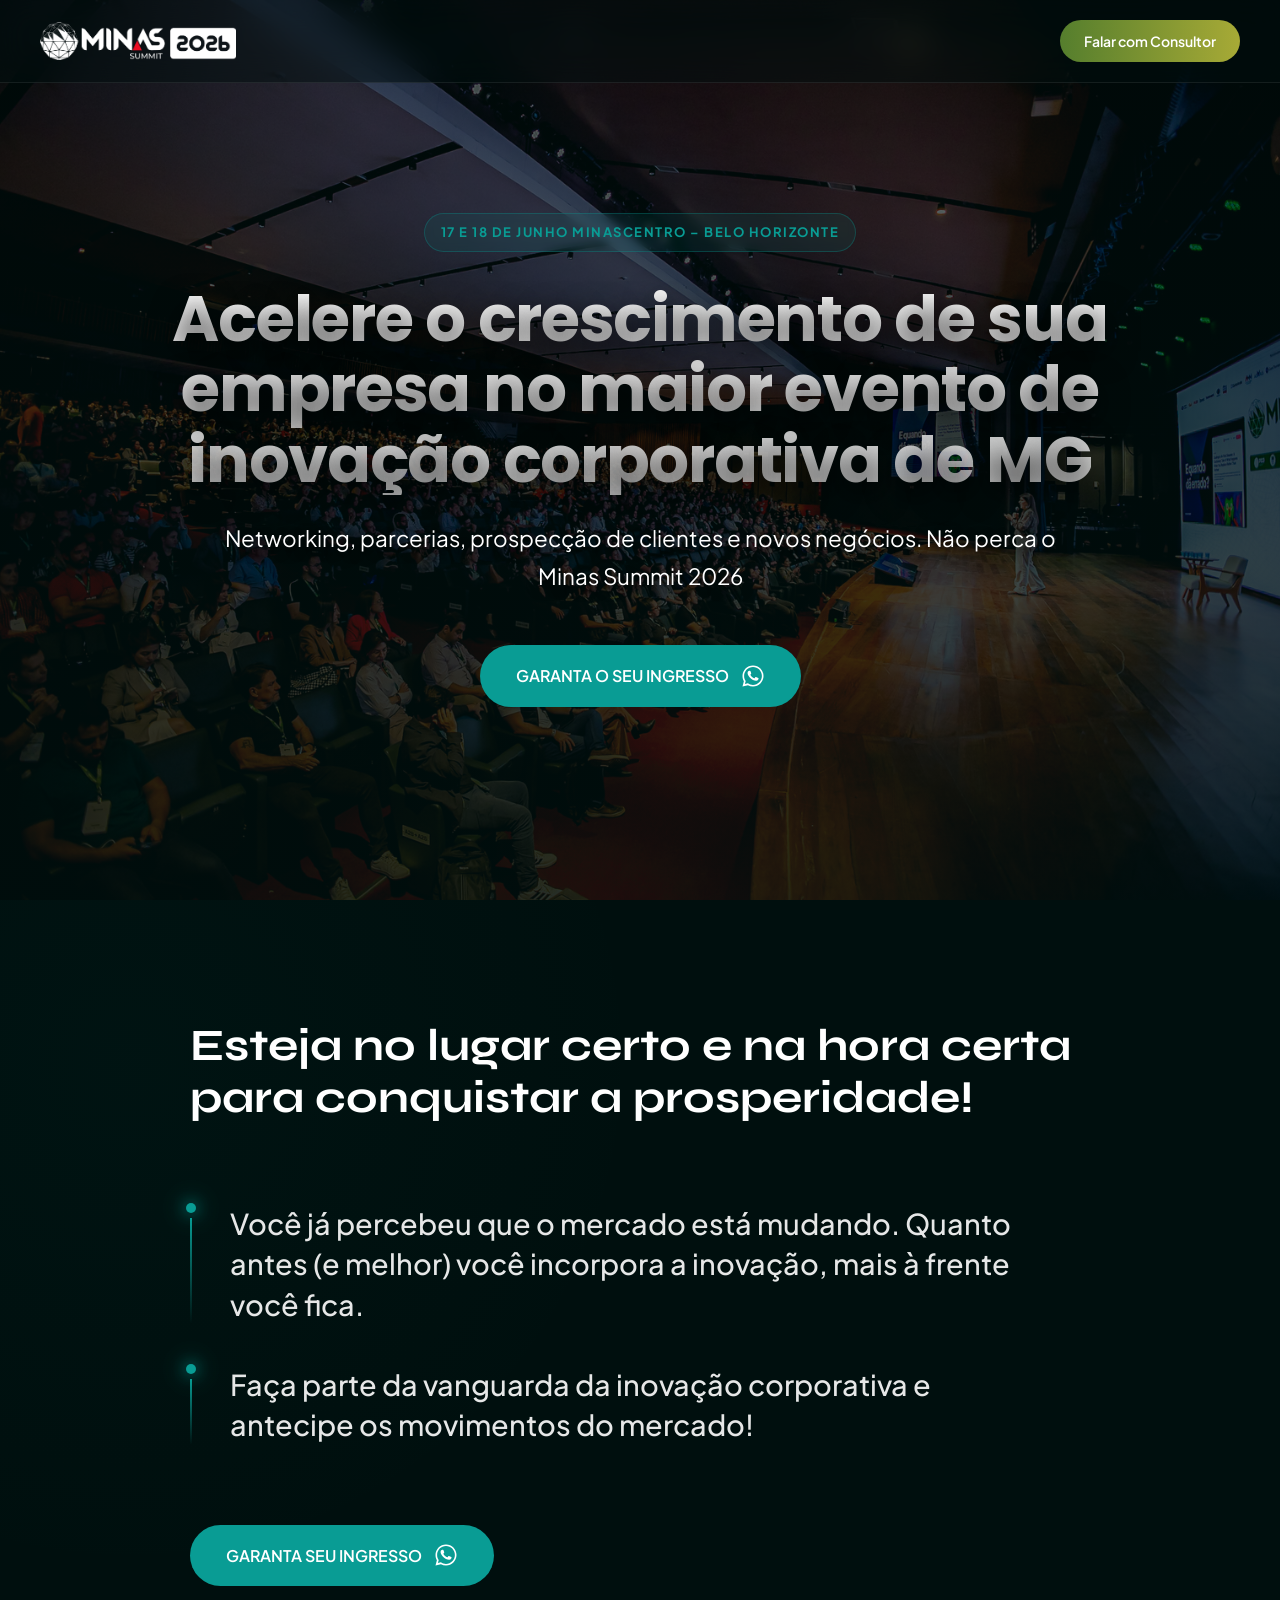
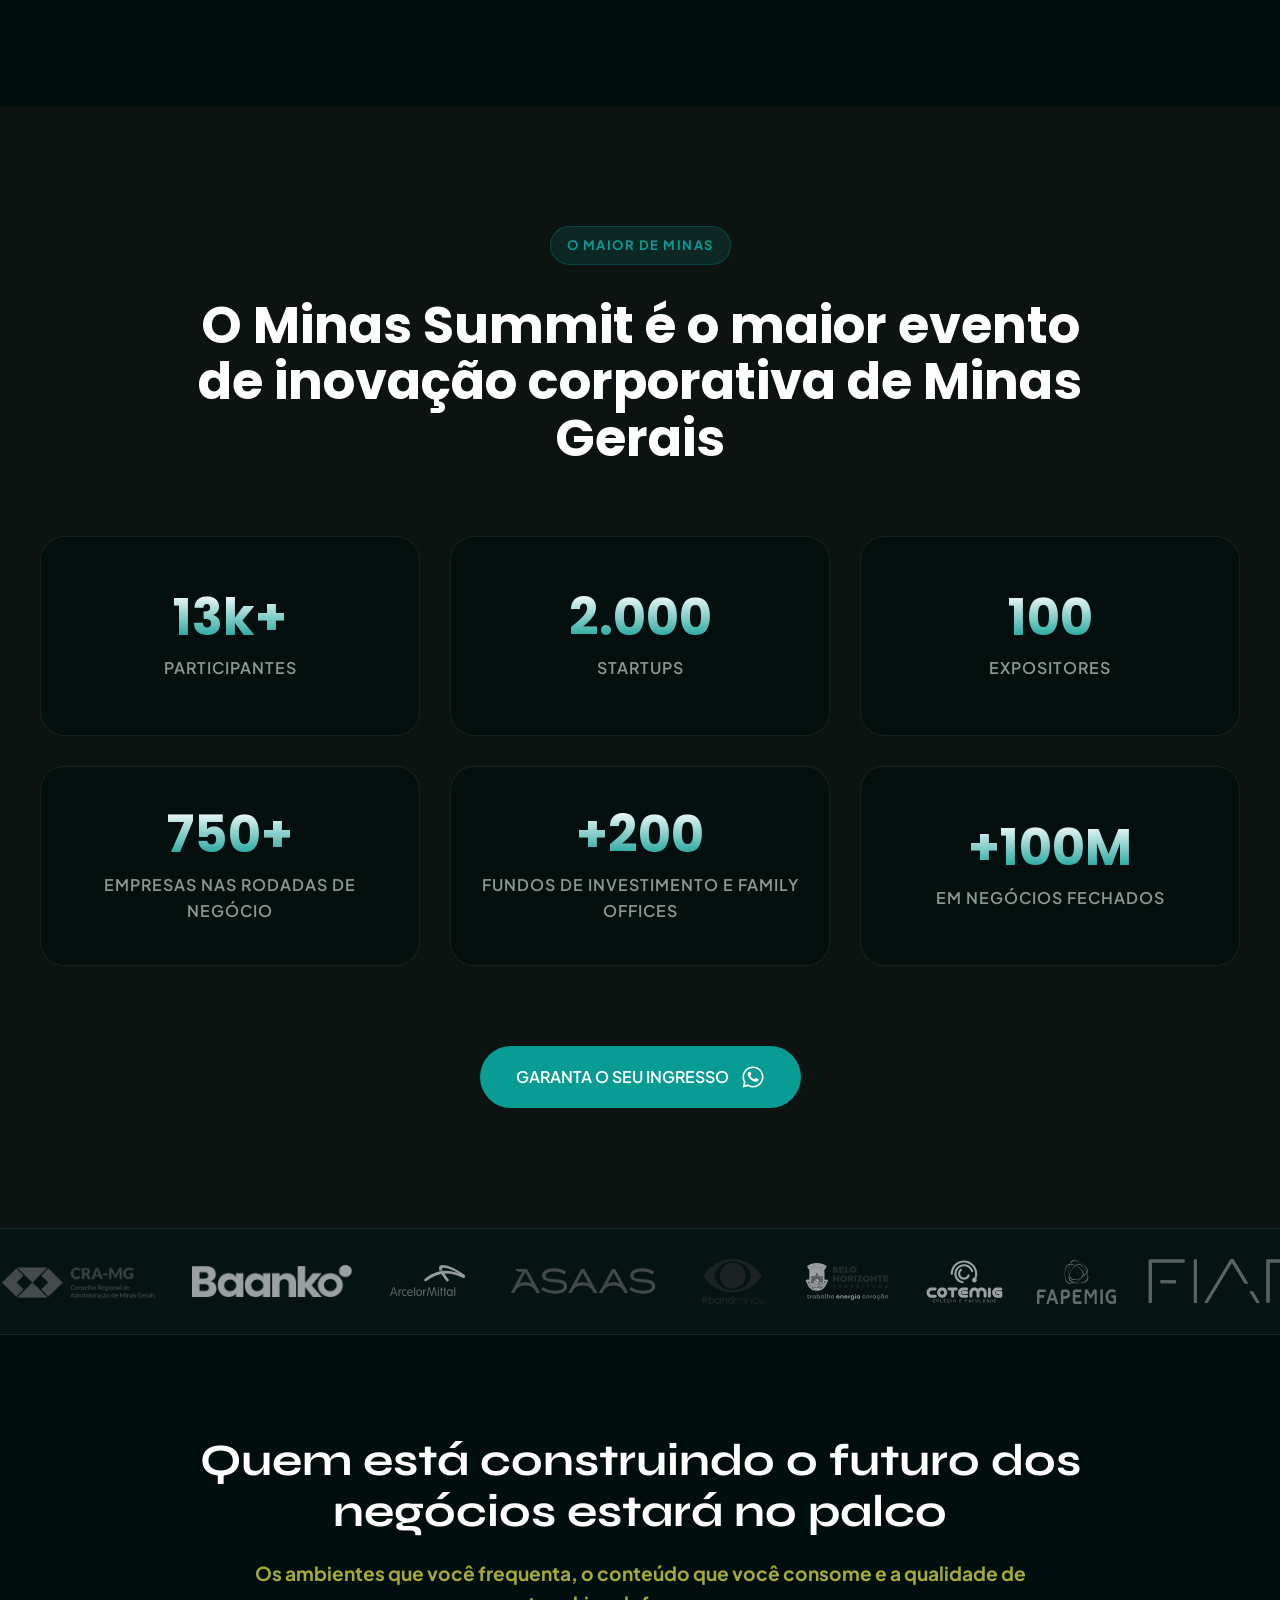
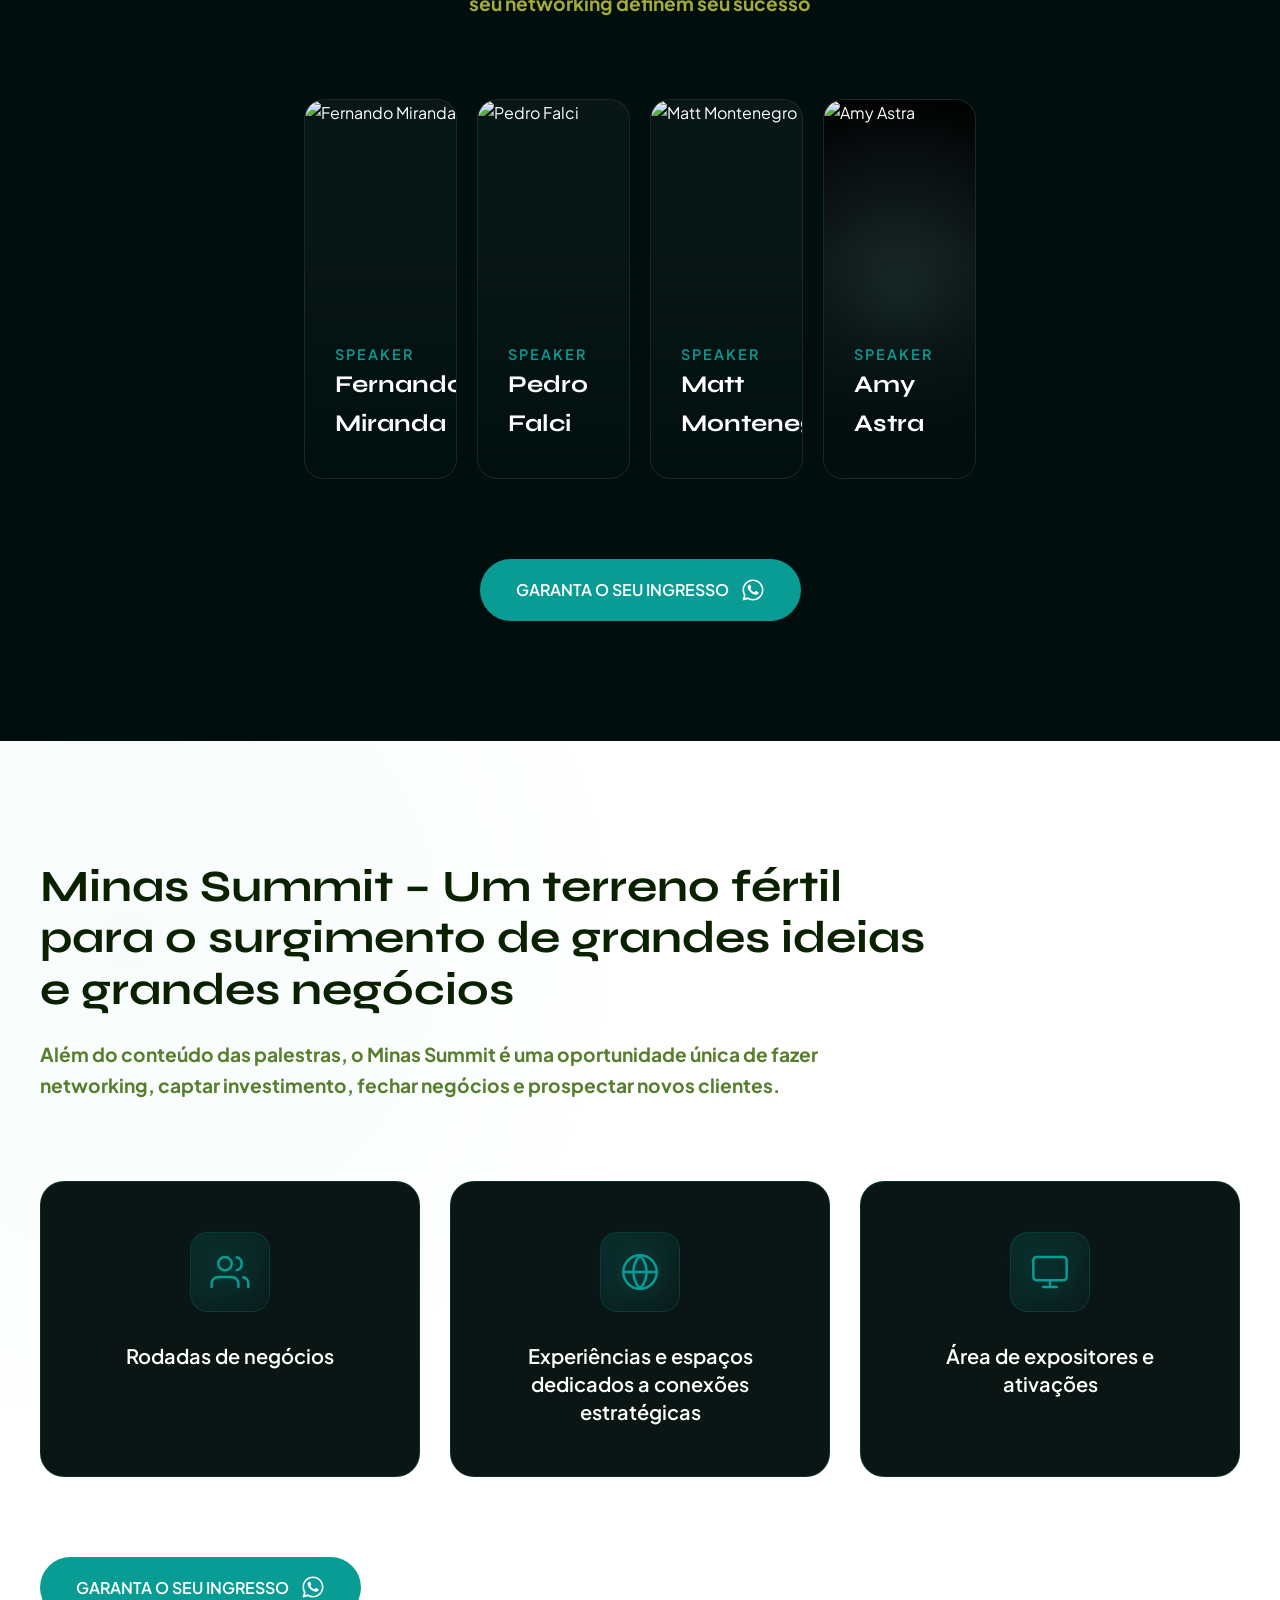
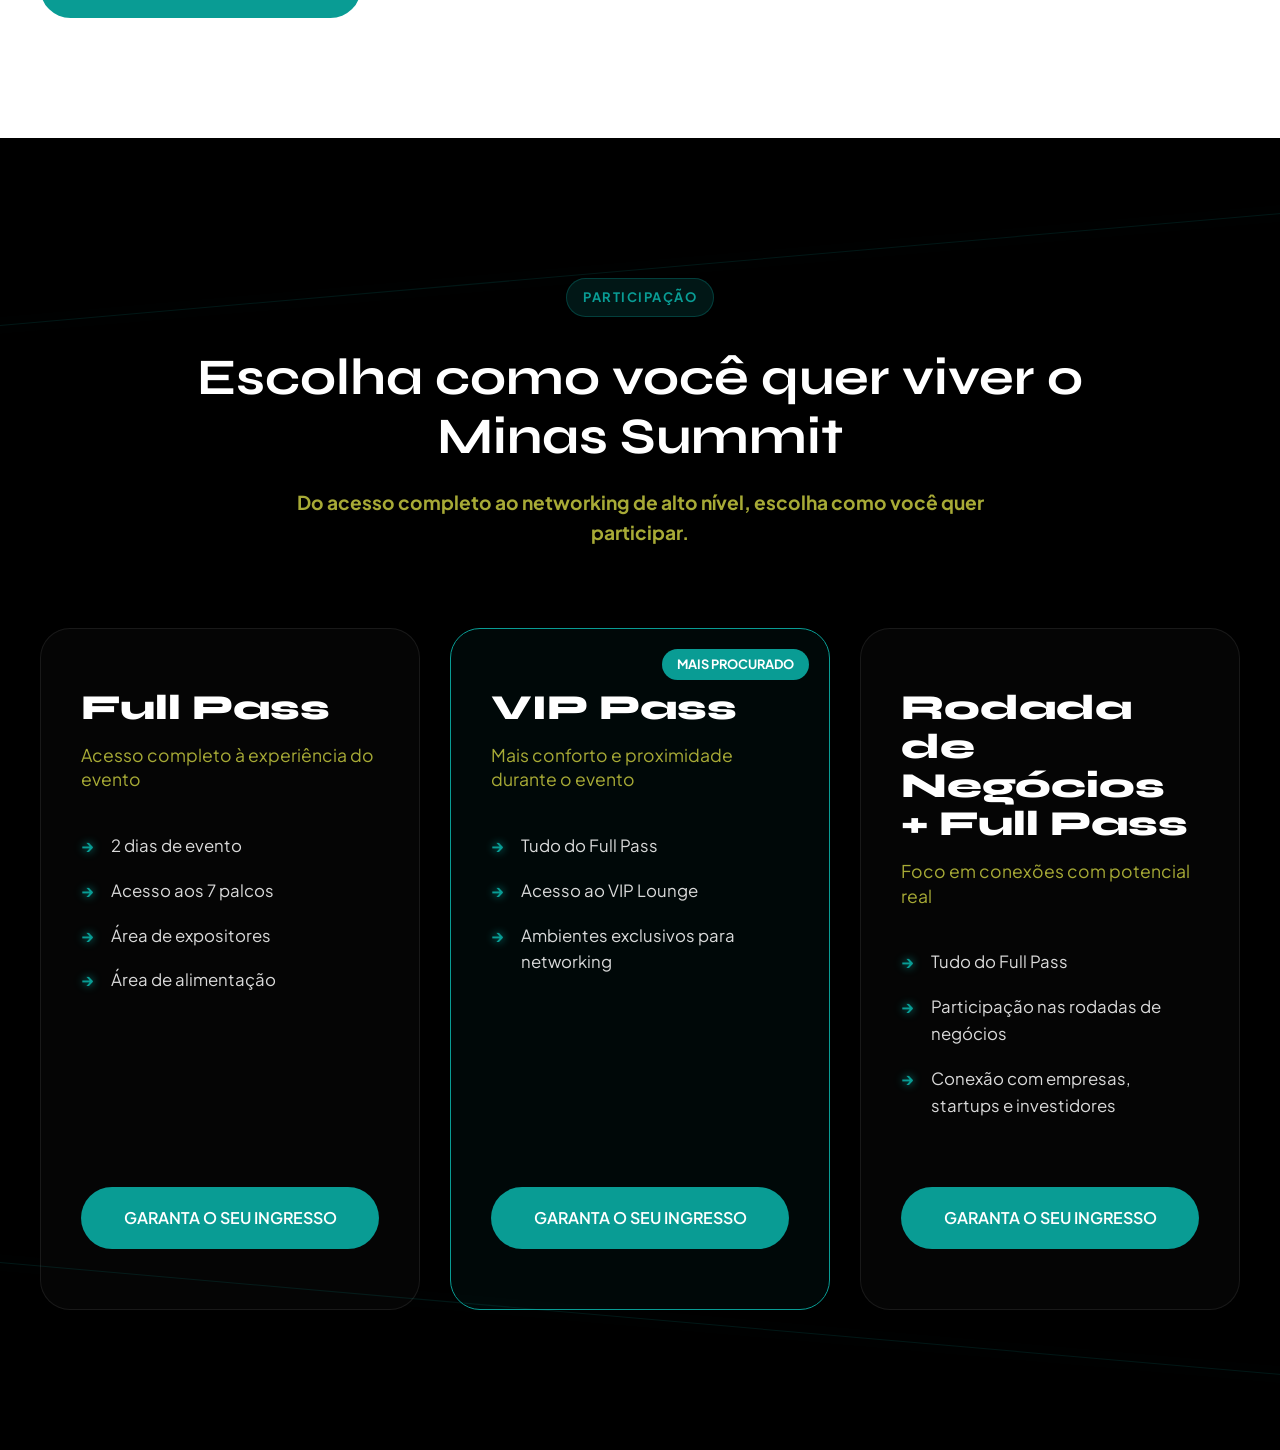
==== commit 2d2d78e3: "ajuste ingresso" ====
--- a/ingresso/index.html
+++ b/ingresso/index.html
@@ -22,7 +22,7 @@
         rel="stylesheet">
 
     <!-- Styles -->
-    <link rel="stylesheet" href="css/styles.css">
+    <link rel="stylesheet" href="../css/styles.css">
 </head>
 
 <body>
@@ -38,7 +38,7 @@
     <!-- Navigation -->
     <nav class="navbar">
         <a href="/" class="nav-logo">
-            <img src="assets/img/logo branca.png" alt="Minas Summit">
+            <img src="../assets/img/logo branca.png" alt="Minas Summit">
         </a>
         <a href="https://wa.me/5531997337717" target="_blank" class="nav-btn">Falar com Consultor</a>
     </nav>
@@ -102,7 +102,7 @@
 
     <!-- Seção O Grande Evento (Parallax) -->
     <section id="evento"
-        style="position: relative; background-image: url('assets/img/BG 3.jpg'); background-attachment: fixed; background-size: cover; background-position: center; padding: 120px 0;">
+        style="position: relative; background-image: url('../assets/img/BG 3.jpg'); background-attachment: fixed; background-size: cover; background-position: center; padding: 120px 0;">
         <div
             style="position: absolute; top:0; left:0; width:100%; height:100%; background: rgba(15, 20, 18, 0.9); z-index: 1;">
         </div>
@@ -174,56 +174,56 @@
     <section id="autoridade" style="padding-top: 0; padding-bottom: 120px;">
         <div class="marquee-track">
             <div class="marquee-content">
-                <img src="assets/img/logos/CRAMG.png" alt="CRAMG" class="logo-item">
-                <img src="assets/img/logos/Group-214.png" alt="Group 214" class="logo-item invert">
-                <img src="assets/img/logos/arcelormittal-logo.svg" alt="ArcelorMittal" class="logo-item">
-                <img src="assets/img/logos/asaas.svg" alt="Asaas" class="logo-item">
-                <img src="assets/img/logos/band-minas-v2.webp" alt="Band Minas" class="logo-item">
-                <img src="assets/img/logos/bh-prefeitur.svg" alt="BH Prefeitura" class="logo-item">
-                <img src="assets/img/logos/colegio-cotemig.svg" alt="Colegio Cotemig" class="logo-item">
-                <img src="assets/img/logos/fapemig.svg" alt="Fapemig" class="logo-item">
-                <img src="assets/img/logos/fiap.svg" alt="Fiap" class="logo-item">
-                <img src="assets/img/logos/flash.svg" alt="Flash" class="logo-item">
-                <img src="assets/img/logos/grant-thornton.webp" alt="Grant Thornton" class="logo-item invert">
-                <img src="assets/img/logos/ibmec.svg" alt="Ibmec" class="logo-item">
-                <img src="assets/img/logos/logo-amm.webp" alt="Logo AMM" class="logo-item">
-                <img src="assets/img/logos/logo-framework-mobile.svg" alt="Framework Mobile" class="logo-item">
-                <img src="assets/img/logos/logo-yazo.webp" alt="Logo Yazo" class="logo-item">
-                <img src="assets/img/logos/logo_banco_mercantil.svg" alt="Banco Mercantil" class="logo-item">
-                <img src="assets/img/logos/logo_governo-de-minas_horizontal_rgb_negativa_2025_0.png.webp" alt="Governo de Minas" class="logo-item invert">
-                <img src="assets/img/logos/mmf-advogados.svg" alt="MMF Advogados" class="logo-item">
-                <img src="assets/img/logos/pbh-ativos.png" alt="PBH Ativos" class="logo-item invert">
-                <img src="assets/img/logos/quintoandar.svg" alt="QuintoAndar" class="logo-item invert">
-                <img src="assets/img/logos/sap.svg" alt="SAP" class="logo-item">
-                <img src="assets/img/logos/tial-logo.svg" alt="Tial" class="logo-item">
-                <img src="assets/img/logos/totvs.svg" alt="Totvs" class="logo-item">
-                <img src="assets/img/logos/v4.svg" alt="V4" class="logo-item">
+                <img src="../assets/img/logos/CRAMG.png" alt="CRAMG" class="logo-item">
+                <img src="../assets/img/logos/Group-214.png" alt="Group 214" class="logo-item invert">
+                <img src="../assets/img/logos/arcelormittal-logo.svg" alt="ArcelorMittal" class="logo-item">
+                <img src="../assets/img/logos/asaas.svg" alt="Asaas" class="logo-item">
+                <img src="../assets/img/logos/band-minas-v2.webp" alt="Band Minas" class="logo-item">
+                <img src="../assets/img/logos/bh-prefeitur.svg" alt="BH Prefeitura" class="logo-item">
+                <img src="../assets/img/logos/colegio-cotemig.svg" alt="Colegio Cotemig" class="logo-item">
+                <img src="../assets/img/logos/fapemig.svg" alt="Fapemig" class="logo-item">
+                <img src="../assets/img/logos/fiap.svg" alt="Fiap" class="logo-item">
+                <img src="../assets/img/logos/flash.svg" alt="Flash" class="logo-item">
+                <img src="../assets/img/logos/grant-thornton.webp" alt="Grant Thornton" class="logo-item invert">
+                <img src="../assets/img/logos/ibmec.svg" alt="Ibmec" class="logo-item">
+                <img src="../assets/img/logos/logo-amm.webp" alt="Logo AMM" class="logo-item">
+                <img src="../assets/img/logos/logo-framework-mobile.svg" alt="Framework Mobile" class="logo-item">
+                <img src="../assets/img/logos/logo-yazo.webp" alt="Logo Yazo" class="logo-item">
+                <img src="../assets/img/logos/logo_banco_mercantil.svg" alt="Banco Mercantil" class="logo-item">
+                <img src="../assets/img/logos/logo_governo-de-minas_horizontal_rgb_negativa_2025_0.png.webp" alt="Governo de Minas" class="logo-item invert">
+                <img src="../assets/img/logos/mmf-advogados.svg" alt="MMF Advogados" class="logo-item">
+                <img src="../assets/img/logos/pbh-ativos.png" alt="PBH Ativos" class="logo-item invert">
+                <img src="../assets/img/logos/quintoandar.svg" alt="QuintoAndar" class="logo-item invert">
+                <img src="../assets/img/logos/sap.svg" alt="SAP" class="logo-item">
+                <img src="../assets/img/logos/tial-logo.svg" alt="Tial" class="logo-item">
+                <img src="../assets/img/logos/totvs.svg" alt="Totvs" class="logo-item">
+                <img src="../assets/img/logos/v4.svg" alt="V4" class="logo-item">
             </div>
             <div class="marquee-content" aria-hidden="true">
-                <img src="assets/img/logos/CRAMG.png" alt="CRAMG" class="logo-item">
-                <img src="assets/img/logos/Group-214.png" alt="Group 214" class="logo-item invert">
-                <img src="assets/img/logos/arcelormittal-logo.svg" alt="ArcelorMittal" class="logo-item">
-                <img src="assets/img/logos/asaas.svg" alt="Asaas" class="logo-item">
-                <img src="assets/img/logos/band-minas-v2.webp" alt="Band Minas" class="logo-item">
-                <img src="assets/img/logos/bh-prefeitur.svg" alt="BH Prefeitura" class="logo-item">
-                <img src="assets/img/logos/colegio-cotemig.svg" alt="Colegio Cotemig" class="logo-item">
-                <img src="assets/img/logos/fapemig.svg" alt="Fapemig" class="logo-item">
-                <img src="assets/img/logos/fiap.svg" alt="Fiap" class="logo-item">
-                <img src="assets/img/logos/flash.svg" alt="Flash" class="logo-item">
-                <img src="assets/img/logos/grant-thornton.webp" alt="Grant Thornton" class="logo-item invert">
-                <img src="assets/img/logos/ibmec.svg" alt="Ibmec" class="logo-item">
-                <img src="assets/img/logos/logo-amm.webp" alt="Logo AMM" class="logo-item">
-                <img src="assets/img/logos/logo-framework-mobile.svg" alt="Framework Mobile" class="logo-item">
-                <img src="assets/img/logos/logo-yazo.webp" alt="Logo Yazo" class="logo-item">
-                <img src="assets/img/logos/logo_banco_mercantil.svg" alt="Banco Mercantil" class="logo-item">
-                <img src="assets/img/logos/logo_governo-de-minas_horizontal_rgb_negativa_2025_0.png.webp" alt="Governo de Minas" class="logo-item invert">
-                <img src="assets/img/logos/mmf-advogados.svg" alt="MMF Advogados" class="logo-item">
-                <img src="assets/img/logos/pbh-ativos.png" alt="PBH Ativos" class="logo-item invert">
-                <img src="assets/img/logos/quintoandar.svg" alt="QuintoAndar" class="logo-item invert">
-                <img src="assets/img/logos/sap.svg" alt="SAP" class="logo-item">
-                <img src="assets/img/logos/tial-logo.svg" alt="Tial" class="logo-item">
-                <img src="assets/img/logos/totvs.svg" alt="Totvs" class="logo-item">
-                <img src="assets/img/logos/v4.svg" alt="V4" class="logo-item">
+                <img src="../assets/img/logos/CRAMG.png" alt="CRAMG" class="logo-item">
+                <img src="../assets/img/logos/Group-214.png" alt="Group 214" class="logo-item invert">
+                <img src="../assets/img/logos/arcelormittal-logo.svg" alt="ArcelorMittal" class="logo-item">
+                <img src="../assets/img/logos/asaas.svg" alt="Asaas" class="logo-item">
+                <img src="../assets/img/logos/band-minas-v2.webp" alt="Band Minas" class="logo-item">
+                <img src="../assets/img/logos/bh-prefeitur.svg" alt="BH Prefeitura" class="logo-item">
+                <img src="../assets/img/logos/colegio-cotemig.svg" alt="Colegio Cotemig" class="logo-item">
+                <img src="../assets/img/logos/fapemig.svg" alt="Fapemig" class="logo-item">
+                <img src="../assets/img/logos/fiap.svg" alt="Fiap" class="logo-item">
+                <img src="../assets/img/logos/flash.svg" alt="Flash" class="logo-item">
+                <img src="../assets/img/logos/grant-thornton.webp" alt="Grant Thornton" class="logo-item invert">
+                <img src="../assets/img/logos/ibmec.svg" alt="Ibmec" class="logo-item">
+                <img src="../assets/img/logos/logo-amm.webp" alt="Logo AMM" class="logo-item">
+                <img src="../assets/img/logos/logo-framework-mobile.svg" alt="Framework Mobile" class="logo-item">
+                <img src="../assets/img/logos/logo-yazo.webp" alt="Logo Yazo" class="logo-item">
+                <img src="../assets/img/logos/logo_banco_mercantil.svg" alt="Banco Mercantil" class="logo-item">
+                <img src="../assets/img/logos/logo_governo-de-minas_horizontal_rgb_negativa_2025_0.png.webp" alt="Governo de Minas" class="logo-item invert">
+                <img src="../assets/img/logos/mmf-advogados.svg" alt="MMF Advogados" class="logo-item">
+                <img src="../assets/img/logos/pbh-ativos.png" alt="PBH Ativos" class="logo-item invert">
+                <img src="../assets/img/logos/quintoandar.svg" alt="QuintoAndar" class="logo-item invert">
+                <img src="../assets/img/logos/sap.svg" alt="SAP" class="logo-item">
+                <img src="../assets/img/logos/tial-logo.svg" alt="Tial" class="logo-item">
+                <img src="../assets/img/logos/totvs.svg" alt="Totvs" class="logo-item">
+                <img src="../assets/img/logos/v4.svg" alt="V4" class="logo-item">
             </div>
         </div>
 
@@ -241,7 +241,7 @@
                 <!-- Speaker 1 -->
                 <div class="speaker-card-3d">
                     <div class="speaker-photo-wrapper">
-                        <img src="assets/img/fernando miranda.jpg" alt="Fernando Miranda" class="speaker-img">
+                        <img src="../assets/img/fernando miranda.jpg" alt="Fernando Miranda" class="speaker-img">
                     </div>
                     <div class="speaker-info">
                         <div class="speaker-tag">Speaker</div>
@@ -252,7 +252,7 @@
                 <!-- Speaker 2 -->
                 <div class="speaker-card-3d">
                     <div class="speaker-photo-wrapper">
-                        <img src="assets/img/pedro falci.webp" alt="Pedro Falci" class="speaker-img">
+                        <img src="../assets/img/pedro falci.webp" alt="Pedro Falci" class="speaker-img">
                     </div>
                     <div class="speaker-info">
                         <div class="speaker-tag">Speaker</div>
@@ -263,7 +263,7 @@
                 <!-- Speaker 3 -->
                 <div class="speaker-card-3d">
                     <div class="speaker-photo-wrapper">
-                        <img src="assets/img/Matt Montenegro.jpeg" alt="Matt Montenegro" class="speaker-img">
+                        <img src="../assets/img/Matt Montenegro.jpeg" alt="Matt Montenegro" class="speaker-img">
                     </div>
                     <div class="speaker-info">
                         <div class="speaker-tag">Speaker</div>
@@ -274,7 +274,7 @@
                 <!-- Speaker 4 -->
                 <div class="speaker-card-3d">
                     <div class="speaker-photo-wrapper bg-speaker-accent">
-                        <img src="assets/img/Amy Astra.jpg" alt="Amy Astra" class="speaker-img">
+                        <img src="../assets/img/Amy Astra.jpg" alt="Amy Astra" class="speaker-img">
                     </div>
                     <div class="speaker-info">
                         <div class="speaker-tag">Speaker</div>
@@ -426,7 +426,7 @@
     </section>
 
     <!-- Scripts -->
-    <script src="js/main.js"></script>
+    <script src="../js/main.js"></script>
 </body>
 
 </html>
--- a/css/styles.css
+++ b/css/styles.css
@@ -0,0 +1,1094 @@
+:root {
+    /* Palette Core */
+    --ms-white: #ffffff;
+    --ms-dark: #0a2100;
+    --ms-dark-alt: #0d1a0bd1;
+    --ms-green-mid: #557e2d;
+    --ms-green-light: #a7aa36;
+    --ms-red: #099C94;
+
+    /* Backgrounds */
+    --bg-body: #000F0E;
+    --bg-glass: rgba(255, 255, 255, 0.03);
+    --bg-glass-hover: rgba(255, 255, 255, 0.06);
+    --border-glass: rgba(255, 255, 255, 0.08);
+
+    /* Text */
+    --text-main: #ffffff;
+    --text-muted: #8b9991;
+
+    /* Fonts */
+    --font-heading: 'Syne', sans-serif;
+    --font-body: 'Plus Jakarta Sans', sans-serif;
+    --font-display: 'Poppins', sans-serif;
+
+    /* Animation */
+    --transition: all 0.4s cubic-bezier(0.16, 1, 0.3, 1);
+}
+
+* {
+    margin: 0;
+    padding: 0;
+    box-sizing: border-box;
+}
+
+/* =============== MAGIC CURSOR LIGHT =============== */
+.cursor-light {
+    position: fixed;
+    top: -300px;
+    left: -300px;
+    width: 600px;
+    height: 600px;
+    background: radial-gradient(circle, rgba(9, 156, 148, 0.35), rgba(9, 156, 148, 0.15) 40%, transparent 70%);
+    border-radius: 50%;
+    pointer-events: none;
+    z-index: 1;
+    filter: blur(40px);
+    opacity: 0;
+    transition: opacity 0.5s;
+}
+
+body {
+    font-family: var(--font-body);
+    background-color: var(--bg-body);
+    color: var(--text-main);
+    line-height: 1.6;
+    overflow-x: hidden;
+}
+
+/* =============== NAVIGATION =============== */
+.navbar {
+    position: fixed;
+    top: 0;
+    left: 0;
+    right: 0;
+    padding: 20px 40px;
+    display: flex;
+    justify-content: space-between;
+    align-items: center;
+    z-index: 100;
+    background: rgba(0, 15, 14, 0.5);
+    backdrop-filter: blur(16px);
+    -webkit-backdrop-filter: blur(16px);
+    border-bottom: 1px solid var(--border-glass);
+    transition: var(--transition);
+}
+
+.nav-logo {
+    display: flex;
+    align-items: center;
+    text-decoration: none;
+}
+
+.nav-logo img {
+    height: 38px;
+    width: auto;
+    object-fit: contain;
+    transition: var(--transition);
+}
+
+.nav-logo:hover img {
+    transform: scale(1.05);
+}
+
+.nav-btn {
+    background: linear-gradient(90deg, var(--ms-green-mid), var(--ms-green-light));
+    color: #fff;
+    padding: 10px 24px;
+    border-radius: 50px;
+    text-decoration: none;
+    font-weight: 600;
+    font-size: 14px;
+    transition: var(--transition);
+}
+
+.nav-btn:hover {
+    box-shadow: 0 10px 20px rgba(167, 170, 54, 0.2);
+    transform: translateY(-2px);
+}
+
+/* =============== LAYOUT STRUCTURE =============== */
+.container {
+    max-width: 1320px;
+    margin: 0 auto;
+    padding: 0 40px;
+    position: relative;
+    z-index: 3;
+}
+
+/* =============== TYPOGRAPHY & HEADERS =============== */
+.badge {
+    display: inline-flex;
+    align-items: center;
+    padding: 8px 16px;
+    border-radius: 50px;
+    background: rgba(9, 156, 148, 0.1);
+    border: 1px solid rgba(9, 156, 148, 0.3);
+    color: var(--ms-red);
+    font-size: 13px;
+    font-weight: 700;
+    letter-spacing: 1.5px;
+    text-transform: uppercase;
+    margin-bottom: 32px;
+    backdrop-filter: blur(4px);
+}
+
+.title-xl {
+    font-family: var(--font-display);
+    font-size: clamp(2.5rem, 5vw, 4.2rem);
+    font-weight: 700;
+    line-height: 1.1;
+    letter-spacing: -0.02em;
+    margin-bottom: 24px;
+    background: linear-gradient(180deg, #FFFFFF 0%, rgba(255, 255, 255, 0.85) 100%);
+    -webkit-background-clip: text;
+    -webkit-text-fill-color: transparent;
+    text-shadow: 0 10px 30px rgba(0, 0, 0, 0.8);
+}
+
+.hero-desc {
+    font-size: clamp(1.1rem, 2vw, 1.4rem);
+    color: var(--ms-white);
+    font-weight: 400;
+    max-width: 850px;
+    margin: 0 auto 40px;
+    text-shadow: 0 4px 12px rgba(0, 0, 0, 0.9);
+    line-height: 1.7;
+}
+
+/* =============== HERO SECTION =============== */
+.hero {
+    position: relative;
+    min-height: 100vh;
+    display: flex;
+    align-items: center;
+    justify-content: center;
+    text-align: center;
+    padding-top: 140px;
+    /* Accounts for navbar with extra breathing room */
+}
+
+.hero-bg {
+    position: absolute;
+    top: 0;
+    left: 0;
+    right: 0;
+    bottom: 0;
+    background-image: url('../assets/img/img01.jpg');
+    background-size: cover;
+    background-position: center;
+    z-index: 1;
+}
+
+/* Dark overlay for text legibility */
+.hero-overlay {
+    position: absolute;
+    top: 0;
+    left: 0;
+    right: 0;
+    bottom: 0;
+    background: linear-gradient(to bottom, rgba(0, 15, 14, 0.6) 0%, rgba(0, 15, 14, 0.85) 100%);
+    z-index: 2;
+}
+
+.hero .container {
+    display: flex;
+    flex-direction: column;
+    align-items: center;
+    justify-content: center;
+}
+
+/* =============== BUTTONS =============== */
+.btn-aqua-solid {
+    border: none;
+    color: var(--ms-white);
+    background: var(--ms-red);
+    cursor: pointer;
+    padding: 18px 36px;
+    font-size: 16px;
+    border-radius: 50px;
+    transition: var(--transition);
+    display: inline-flex;
+    align-items: center;
+    justify-content: center;
+    gap: 12px;
+    font-family: var(--font-body);
+    font-weight: 600;
+    text-decoration: none;
+}
+
+.btn-aqua-solid:hover {
+    box-shadow: 0 10px 25px rgba(9, 156, 148, 0.5);
+    transform: translateY(-3px);
+    filter: brightness(1.1);
+}
+
+/* =============== SECTION & BENTO GRID =============== */
+section {
+    padding: 120px 0;
+    display: flex;
+    flex-direction: column;
+    justify-content: center;
+    position: relative;
+}
+
+.title-md {
+    font-family: var(--font-heading);
+    font-size: clamp(2rem, 3.5vw, 3rem);
+    font-weight: 700;
+    line-height: 1.15;
+    margin-bottom: 24px;
+    color: var(--ms-white);
+}
+
+.subtitle {
+    font-size: clamp(1.1rem, 1.5vw, 1.3rem);
+    color: var(--text-muted);
+    max-width: 800px;
+    line-height: 1.6;
+}
+
+.glass-panel {
+    background: var(--bg-glass);
+    border: 1px solid var(--border-glass);
+    backdrop-filter: blur(24px);
+    -webkit-backdrop-filter: blur(24px);
+    border-radius: 24px;
+    position: relative;
+    overflow: hidden;
+    z-index: 3;
+}
+
+.glass-panel::before {
+    content: '';
+    position: absolute;
+    top: 0;
+    left: 0;
+    right: 0;
+    bottom: 0;
+    border-radius: 24px;
+    box-shadow: inset 0 1px 0 rgba(255, 255, 255, 0.1);
+    pointer-events: none;
+}
+
+.bento-grid {
+    display: grid;
+    grid-template-columns: repeat(3, 1fr);
+    gap: 24px;
+    margin-top: 60px;
+}
+
+.bento-item {
+    padding: 40px;
+    display: flex;
+    flex-direction: column;
+    transition: var(--transition);
+}
+
+.bento-item:hover {
+    transform: translateY(-8px);
+    background: var(--bg-glass-hover);
+    border-color: rgba(255, 255, 255, 0.15);
+    box-shadow: 0 30px 60px rgba(0, 0, 0, 0.5);
+}
+
+/* =============== RESPONSIVENESS =============== */
+@media (max-width: 1024px) {
+    .bento-grid {
+        grid-template-columns: repeat(2, 1fr);
+    }
+}
+
+@media (max-width: 768px) {
+    .navbar {
+        padding: 15px 20px;
+    }
+
+    .container {
+        padding: 0 20px;
+    }
+
+    .title-xl {
+        font-size: 2.2rem;
+    }
+
+    .title-md {
+        font-size: 1.8rem;
+    }
+
+    .hero {
+        padding-top: 120px;
+        padding-bottom: 60px;
+    }
+
+    .bento-grid {
+        grid-template-columns: 1fr;
+        margin-top: 40px;
+    }
+
+    section {
+        padding: 80px 0;
+    }
+
+    .bento-item {
+        padding: 30px;
+    }
+}
+
+/* =============== ESTATÍSTICAS & GALERIA =============== */
+.stat-number {
+    font-family: var(--font-display);
+    font-size: 2.5rem;
+    font-weight: 700;
+    color: var(--ms-green-light);
+    line-height: 1;
+    margin-bottom: 8px;
+}
+
+.stat-label {
+    font-size: 0.95rem;
+    color: var(--text-muted);
+    font-weight: 600;
+    text-transform: uppercase;
+    letter-spacing: 0.5px;
+}
+
+.bento-item.col-2 {
+    grid-column: span 2;
+}
+
+.bento-item.row-2 {
+    grid-row: span 2;
+}
+
+.mockup-img {
+    width: 100%;
+    height: 100%;
+    object-fit: cover;
+    border-radius: 12px;
+    opacity: 0.8;
+    transition: var(--transition);
+}
+
+.bento-item:hover .mockup-img {
+    opacity: 1;
+    transform: scale(1.03);
+}
+
+/* =============== SECTION 4: MARQUEE & CAROUSEL =============== */
+.marquee-track {
+    display: flex;
+    overflow: hidden;
+    user-select: none;
+    gap: 2rem;
+    background: rgba(255, 255, 255, 0.02);
+    border-top: 1px solid var(--border-glass);
+    border-bottom: 1px solid var(--border-glass);
+    padding: 30px 0;
+    width: 100vw;
+    margin-left: calc(-50vw + 50%);
+    /* Quebra container limits */
+}
+
+.marquee-content {
+    flex-shrink: 0;
+    display: flex;
+    justify-content: space-around;
+    align-items: center;
+    min-width: 100%;
+    gap: 2rem;
+    animation: scroll-marquee 40s linear infinite;
+}
+
+.marquee-track:hover .marquee-content {
+    animation-play-state: paused;
+}
+
+@keyframes scroll-marquee {
+    from {
+        transform: translateX(0);
+    }
+
+    to {
+        transform: translateX(calc(-100% - 2rem));
+    }
+}
+
+.logo-item {
+    height: 45px;
+    width: auto;
+    max-width: 160px;
+    object-fit: contain;
+    opacity: 0.6;
+    filter: grayscale(1) brightness(2);
+    transition: var(--transition);
+    flex-shrink: 0;
+}
+
+.logo-item:hover {
+    opacity: 1;
+    filter: grayscale(0) brightness(1);
+}
+
+.logo-item.invert {
+    filter: invert(1) grayscale(1) brightness(2);
+}
+
+.logo-item.invert:hover {
+    filter: invert(1) grayscale(0) brightness(1);
+    opacity: 1;
+}
+
+.stand-carousel-wrapper {
+    margin: 60px auto;
+    width: 100%;
+    overflow: hidden;
+    position: relative;
+}
+
+.stand-carousel {
+    display: flex;
+    gap: 24px;
+    overflow-x: auto;
+    padding-bottom: 30px;
+    scrollbar-width: none;
+    -ms-overflow-style: none;
+    cursor: grab;
+}
+
+.stand-carousel::-webkit-scrollbar {
+    display: none;
+}
+
+.stand-slide {
+    flex: 0 0 80%;
+    max-width: 750px;
+    min-width: 320px;
+    border-radius: 16px;
+    overflow: hidden;
+    position: relative;
+    box-shadow: 0 20px 40px rgba(0, 0, 0, 0.5);
+    border: 1px solid var(--border-glass);
+    background: #000;
+}
+
+@media (min-width: 1024px) {
+    .stand-slide {
+        flex: 0 0 55%;
+    }
+}
+
+.stand-slide img {
+    width: 100%;
+    height: clamp(350px, 50vh, 550px);
+    object-fit: cover;
+    display: block;
+    transition: var(--transition);
+}
+
+.stand-slide:hover img {
+    transform: scale(1.03);
+    opacity: 0.9;
+}
+
+.slider-controls {
+    position: absolute;
+    top: 50%;
+    left: 0;
+    right: 0;
+    transform: translateY(-50%);
+    display: flex;
+    justify-content: space-between;
+    padding: 0 40px;
+    pointer-events: none;
+    z-index: 10;
+}
+
+.control-btn {
+    pointer-events: auto;
+    background: rgba(0, 0, 0, 0.6);
+    border: 1px solid rgba(255, 255, 255, 0.15);
+    color: var(--ms-white);
+    width: 50px;
+    height: 50px;
+    border-radius: 50%;
+    display: flex;
+    align-items: center;
+    justify-content: center;
+    cursor: pointer;
+    backdrop-filter: blur(8px);
+    transition: var(--transition);
+}
+
+.control-btn:hover {
+    background: var(--ms-red);
+    border-color: var(--ms-red);
+    transform: scale(1.1);
+}
+
+.slider-dots {
+    display: flex;
+    justify-content: center;
+    gap: 10px;
+    margin-top: 30px;
+}
+
+.dot {
+    width: 10px;
+    height: 10px;
+    border-radius: 50%;
+    background: rgba(255, 255, 255, 0.2);
+    cursor: pointer;
+    transition: var(--transition);
+}
+
+.dot.active {
+    background: var(--ms-green-light);
+    transform: scale(1.3);
+}
+
+.dot:hover:not(.active) {
+    background: rgba(255, 255, 255, 0.5);
+}
+
+/* =============== CARDS GRID 3 =============== */
+.cards-grid-3 {
+    display: grid;
+    grid-template-columns: repeat(3, 1fr);
+    gap: 30px;
+}
+
+@media (max-width: 1024px) {
+    .cards-grid-3 {
+        grid-template-columns: repeat(2, 1fr);
+    }
+}
+
+@media (max-width: 768px) {
+    .cards-grid-3 {
+        grid-template-columns: 1fr;
+    }
+}
+
+/* =============== PUBLICO GRID =============== */
+.publico-grid {
+    display: grid;
+    grid-template-columns: 1.2fr 1fr;
+    gap: 60px;
+    align-items: center;
+}
+
+@media (max-width: 992px) {
+    .publico-grid {
+        grid-template-columns: 1fr;
+        gap: 40px;
+    }
+}
+
+.publico-item {
+    padding: 20px 24px;
+    border-radius: 16px;
+    border-left: 4px solid var(--ms-green-mid);
+    background: #f8f9fa;
+    border-top: 1px solid rgba(0, 0, 0, 0.05);
+    border-right: 1px solid rgba(0, 0, 0, 0.05);
+    border-bottom: 1px solid rgba(0, 0, 0, 0.05);
+    transition: var(--transition);
+    display: flex;
+    align-items: center;
+    gap: 16px;
+}
+
+.publico-item:hover {
+    background: #ffffff;
+    transform: translateX(8px);
+    border-left-color: var(--ms-red);
+    box-shadow: 0 10px 30px rgba(0, 0, 0, 0.06);
+}
+
+.publico-item svg {
+    color: var(--ms-green-mid);
+    flex-shrink: 0;
+    transition: var(--transition);
+}
+
+.publico-item:hover svg {
+    color: var(--ms-red);
+}
+
+.publico-item h3 {
+    color: var(--ms-dark) !important;
+}
+/* =============== NEON MINIMALIST SECTION =============== */
+.section-neon {
+    position: relative;
+    overflow: hidden;
+}
+
+.section-neon::before {
+    content: '';
+    position: absolute;
+    top: 0;
+    left: 0;
+    width: 100%;
+    height: 100%;
+    background: radial-gradient(circle at 10% 20%, rgba(9, 156, 148, 0.03) 0%, transparent 40%);
+    pointer-events: none;
+}
+
+.neon-title {
+    max-width: 900px;
+    margin-bottom: 80px;
+}
+
+.neon-list {
+    display: flex;
+    flex-direction: column;
+    gap: 40px;
+    max-width: 850px;
+}
+
+.neon-item {
+    position: relative;
+    padding-left: 40px;
+}
+
+.neon-item::before {
+    content: '';
+    position: absolute;
+    left: 0;
+    top: 15px;
+    width: 2px;
+    height: calc(100% - 15px);
+    background: linear-gradient(to bottom, var(--ms-red), transparent);
+    box-shadow: var(--neon-glow);
+}
+
+.neon-bullet {
+    position: absolute;
+    left: -4px;
+    top: 0;
+    width: 10px;
+    height: 10px;
+    background: var(--ms-red);
+    border-radius: 50%;
+    box-shadow: 0 0 15px var(--ms-red), 0 0 30px var(--ms-red);
+}
+
+.neon-text {
+    font-size: clamp(1.2rem, 2.5vw, 1.8rem);
+    color: var(--ms-white);
+    line-height: 1.4;
+    font-weight: 500;
+    opacity: 0.9;
+}
+
+.neon-text strong {
+    color: var(--ms-red);
+    font-weight: 700;
+}
+
+@media (max-width: 768px) {
+    .neon-list {
+        gap: 30px;
+    }
+    .neon-text {
+        font-size: 1.3rem;
+    }
+}
+
+/* =============== STATS TECH SECTION =============== */
+.stats-grid-tech {
+    display: grid;
+    grid-template-columns: repeat(3, 1fr);
+    gap: 30px;
+    margin-top: 60px;
+}
+
+.stat-card-tech {
+    background: rgba(0, 15, 14, 0.6);
+    border: 1px solid var(--border-glass);
+    border-radius: 24px;
+    padding: 40px 30px;
+    text-align: center;
+    transition: var(--transition);
+    position: relative;
+    overflow: hidden;
+    backdrop-filter: blur(16px);
+    -webkit-backdrop-filter: blur(16px);
+    display: flex;
+    flex-direction: column;
+    justify-content: center;
+    min-height: 200px;
+}
+
+.stat-card-tech:hover {
+    transform: scale(1.05) translateY(-5px);
+    background: rgba(9, 156, 148, 0.05);
+    border-color: var(--ms-red);
+    box-shadow: 0 30px 60px rgba(0, 0, 0, 0.5), 0 0 30px rgba(9, 156, 148, 0.1);
+}
+
+.stat-card-tech::before {
+    content: '';
+    position: absolute;
+    top: 0;
+    left: 0;
+    right: 0;
+    bottom: 0;
+    background: radial-gradient(circle at center, rgba(9, 156, 148, 0.15) 0%, transparent 70%);
+    opacity: 0;
+    transition: var(--transition);
+    pointer-events: none;
+}
+
+.stat-card-tech:hover::before {
+    opacity: 1;
+}
+
+.stat-card-tech .stat-number {
+    font-family: var(--font-display);
+    font-size: clamp(2.5rem, 4vw, 3.2rem);
+    font-weight: 700;
+    color: var(--ms-white);
+    line-height: 1;
+    margin-bottom: 12px;
+    background: linear-gradient(180deg, #FFFFFF 0%, var(--ms-red) 100%);
+    -webkit-background-clip: text;
+    -webkit-text-fill-color: transparent;
+}
+
+.stat-card-tech .stat-label {
+    font-family: var(--font-body);
+    font-size: 1rem;
+    color: var(--text-muted);
+    font-weight: 600;
+    text-transform: uppercase;
+    letter-spacing: 1px;
+}
+
+@media (max-width: 1024px) {
+    .stats-grid-tech {
+        grid-template-columns: repeat(2, 1fr);
+    }
+}
+
+@media (max-width: 600px) {
+    .stats-grid-tech {
+        grid-template-columns: 1fr;
+    }
+}
+
+/* =============== SPEAKERS SECTION (MODERNO/LASERS) =============== */
+.section-speakers {
+    position: relative;
+    background: #000;
+    overflow: hidden;
+    padding: 140px 0;
+}
+
+.laser-container {
+    position: absolute;
+    top: 0;
+    left: 0;
+    width: 100%;
+    height: 100%;
+    pointer-events: none;
+    z-index: 1;
+}
+
+.laser {
+    position: absolute;
+    background: var(--ms-red);
+    box-shadow: 0 0 20px var(--ms-red), 0 0 40px var(--ms-red);
+    opacity: 0.15;
+    animation: laser-pulse 4s infinite alternate;
+}
+
+@keyframes laser-pulse {
+    from { opacity: 0.1; transform: scaleX(1); }
+    to { opacity: 0.3; transform: scaleX(1.1); }
+}
+
+.speakers-3d-grid {
+    display: grid;
+    grid-template-columns: repeat(4, 1fr);
+    gap: 20px;
+    margin-top: 80px;
+    perspective: 2000px;
+}
+
+.speaker-card-3d {
+    position: relative;
+    height: 380px;
+    border-radius: 20px;
+    background: rgba(255, 255, 255, 0.03);
+    border: 1px solid rgba(255, 255, 255, 0.08);
+    overflow: hidden;
+    transition: all 0.6s cubic-bezier(0.23, 1, 0.32, 1);
+    transform-style: preserve-3d;
+    cursor: pointer;
+}
+
+.speaker-card-3d:hover {
+    transform: rotateY(10deg) rotateX(5deg) translateZ(30px);
+    border-color: var(--ms-red);
+    background: rgba(9, 156, 148, 0.05);
+    box-shadow: 0 40px 80px rgba(0, 0, 0, 0.8), 0 0 30px rgba(9, 156, 148, 0.2);
+}
+
+.speaker-photo-wrapper {
+    width: 100%;
+    height: 100%;
+    position: relative;
+    overflow: hidden;
+}
+
+.speaker-photo-wrapper::after {
+    content: '';
+    position: absolute;
+    inset: 0;
+    background: linear-gradient(to bottom, transparent 40%, rgba(0, 15, 14, 0.9) 100%);
+    z-index: 2;
+}
+
+.speaker-img {
+    width: 100%;
+    height: 100%;
+    object-fit: cover;
+    transition: transform 0.8s ease;
+}
+
+.speaker-card-3d:hover .speaker-img {
+    transform: scale(1.1);
+}
+
+.speaker-info {
+    position: absolute;
+    bottom: 0;
+    left: 0;
+    width: 100%;
+    padding: 30px;
+    z-index: 3;
+    transform: translateZ(50px);
+}
+
+.speaker-name {
+    font-family: var(--font-heading);
+    font-size: 1.5rem;
+    color: var(--ms-white);
+    font-weight: 700;
+    margin-bottom: 5px;
+}
+
+.speaker-tag {
+    font-size: 0.9rem;
+    color: var(--ms-red);
+    font-weight: 600;
+    text-transform: uppercase;
+    letter-spacing: 2px;
+}
+
+/* Background for specific photo */
+.bg-speaker-accent {
+    background: radial-gradient(circle at center, #1a2a2a 0%, #000 100%);
+}
+
+@media (max-width: 1024px) {
+    .speakers-3d-grid {
+        grid-template-columns: repeat(2, 1fr);
+    }
+}
+
+@media (max-width: 768px) {
+    .speakers-3d-grid {
+        grid-template-columns: 1fr;
+    }
+}
+
+/* =============== BUSINESS CARDS (TERRENO FERTIL) =============== */
+.business-grid {
+    display: grid;
+    grid-template-columns: repeat(3, 1fr);
+    gap: 30px;
+    margin-top: 80px;
+}
+
+.business-card {
+    background: #0a1514;
+    border: 1px solid rgba(9, 156, 148, 0.2);
+    border-radius: 24px;
+    padding: 50px 40px;
+    position: relative;
+    overflow: hidden;
+    transition: all 0.5s cubic-bezier(0.23, 1, 0.32, 1);
+    display: flex;
+    flex-direction: column;
+    align-items: center;
+    text-align: center;
+}
+
+.business-card:hover {
+    transform: translateY(-12px);
+    border-color: var(--ms-red);
+    box-shadow: 0 30px 60px rgba(0, 0, 0, 0.15), 0 0 20px rgba(9, 156, 148, 0.3);
+    background: #0d1e1c;
+}
+
+.business-icon-box {
+    width: 80px;
+    height: 80px;
+    background: linear-gradient(135deg, rgba(9, 156, 148, 0.15) 0%, rgba(9, 156, 148, 0.05) 100%);
+    border: 1px solid rgba(9, 156, 148, 0.2);
+    border-radius: 18px;
+    display: flex;
+    align-items: center;
+    justify-content: center;
+    margin-bottom: 30px;
+    color: var(--ms-red);
+    filter: drop-shadow(0 0 10px rgba(9, 156, 148, 0.4));
+    transition: all 0.5s ease;
+    position: relative;
+    z-index: 2;
+}
+
+.business-card:hover .business-icon-box {
+    transform: scale(1.1) rotate(5deg);
+    border-color: var(--ms-red);
+    box-shadow: 0 0 25px rgba(9, 156, 148, 0.3);
+    background: linear-gradient(135deg, rgba(9, 156, 148, 0.25) 0%, rgba(9, 156, 148, 0.08) 100%);
+}
+
+.business-card p {
+    color: var(--ms-white) !important;
+    font-size: 1.25rem;
+    font-weight: 600;
+    line-height: 1.4;
+    margin: 0;
+}
+
+.business-card::before {
+    content: '';
+    position: absolute;
+    top: -50%;
+    left: -50%;
+    width: 200%;
+    height: 200%;
+    background: radial-gradient(circle at center, rgba(9, 156, 148, 0.1) 0%, transparent 70%);
+    opacity: 0;
+    transition: opacity 0.5s ease;
+}
+
+.business-card:hover::before {
+    opacity: 1;
+}
+
+@media (max-width: 1024px) {
+    .business-grid {
+        grid-template-columns: 1fr;
+        max-width: 500px;
+        margin-left: auto;
+        margin-right: auto;
+    }
+}
+
+/* =============== TICKETS SECTION =============== */
+.section-tickets {
+    background: #000;
+    padding: 140px 0;
+    position: relative;
+    overflow: hidden;
+}
+
+.tickets-grid {
+    display: grid;
+    grid-template-columns: repeat(3, 1fr);
+    gap: 30px;
+    margin-top: 80px;
+}
+
+.ticket-card {
+    background: rgba(255, 255, 255, 0.02);
+    border: 1px solid rgba(255, 255, 255, 0.08);
+    border-radius: 30px;
+    padding: 60px 40px;
+    position: relative;
+    overflow: hidden;
+    transition: all 0.6s cubic-bezier(0.23, 1, 0.32, 1);
+    display: flex;
+    flex-direction: column;
+    z-index: 2;
+}
+
+.ticket-card:hover {
+    transform: translateY(-20px) scale(1.02);
+    border-color: var(--ms-red);
+    background: rgba(9, 156, 148, 0.05);
+    box-shadow: 0 40px 100px rgba(0, 0, 0, 0.8), 0 0 30px rgba(9, 156, 148, 0.2);
+}
+
+.ticket-name {
+    font-family: var(--font-heading);
+    font-size: 2.2rem;
+    color: var(--ms-white);
+    font-weight: 800;
+    margin-bottom: 15px;
+    line-height: 1.1;
+}
+
+.ticket-desc {
+    color: var(--ms-green-light);
+    font-size: 1.1rem;
+    margin-bottom: 40px;
+    min-height: 50px;
+    line-height: 1.4;
+}
+
+.ticket-features {
+    list-style: none;
+    padding: 0;
+    margin: 0 0 50px 0;
+    flex-grow: 1;
+}
+
+.ticket-features li {
+    color: rgba(255, 255, 255, 0.85);
+    margin-bottom: 18px;
+    padding-left: 30px;
+    position: relative;
+    font-size: 1.05rem;
+}
+
+.ticket-features li::before {
+    content: '→';
+    color: var(--ms-red);
+    position: absolute;
+    left: 0;
+    font-weight: bold;
+    text-shadow: 0 0 8px var(--ms-red);
+}
+
+.ticket-card::after {
+    content: '';
+    position: absolute;
+    top: -50%;
+    right: -50%;
+    width: 200px;
+    height: 200px;
+    background: radial-gradient(circle, rgba(9, 156, 148, 0.1) 0%, transparent 70%);
+    opacity: 0;
+    transition: opacity 0.6s ease;
+}
+
+.ticket-card:hover::after {
+    opacity: 1;
+}
+
+@media (max-width: 1024px) {
+    .tickets-grid {
+        grid-template-columns: 1fr;
+        max-width: 500px;
+        margin-left: auto;
+        margin-right: auto;
+    }
+}
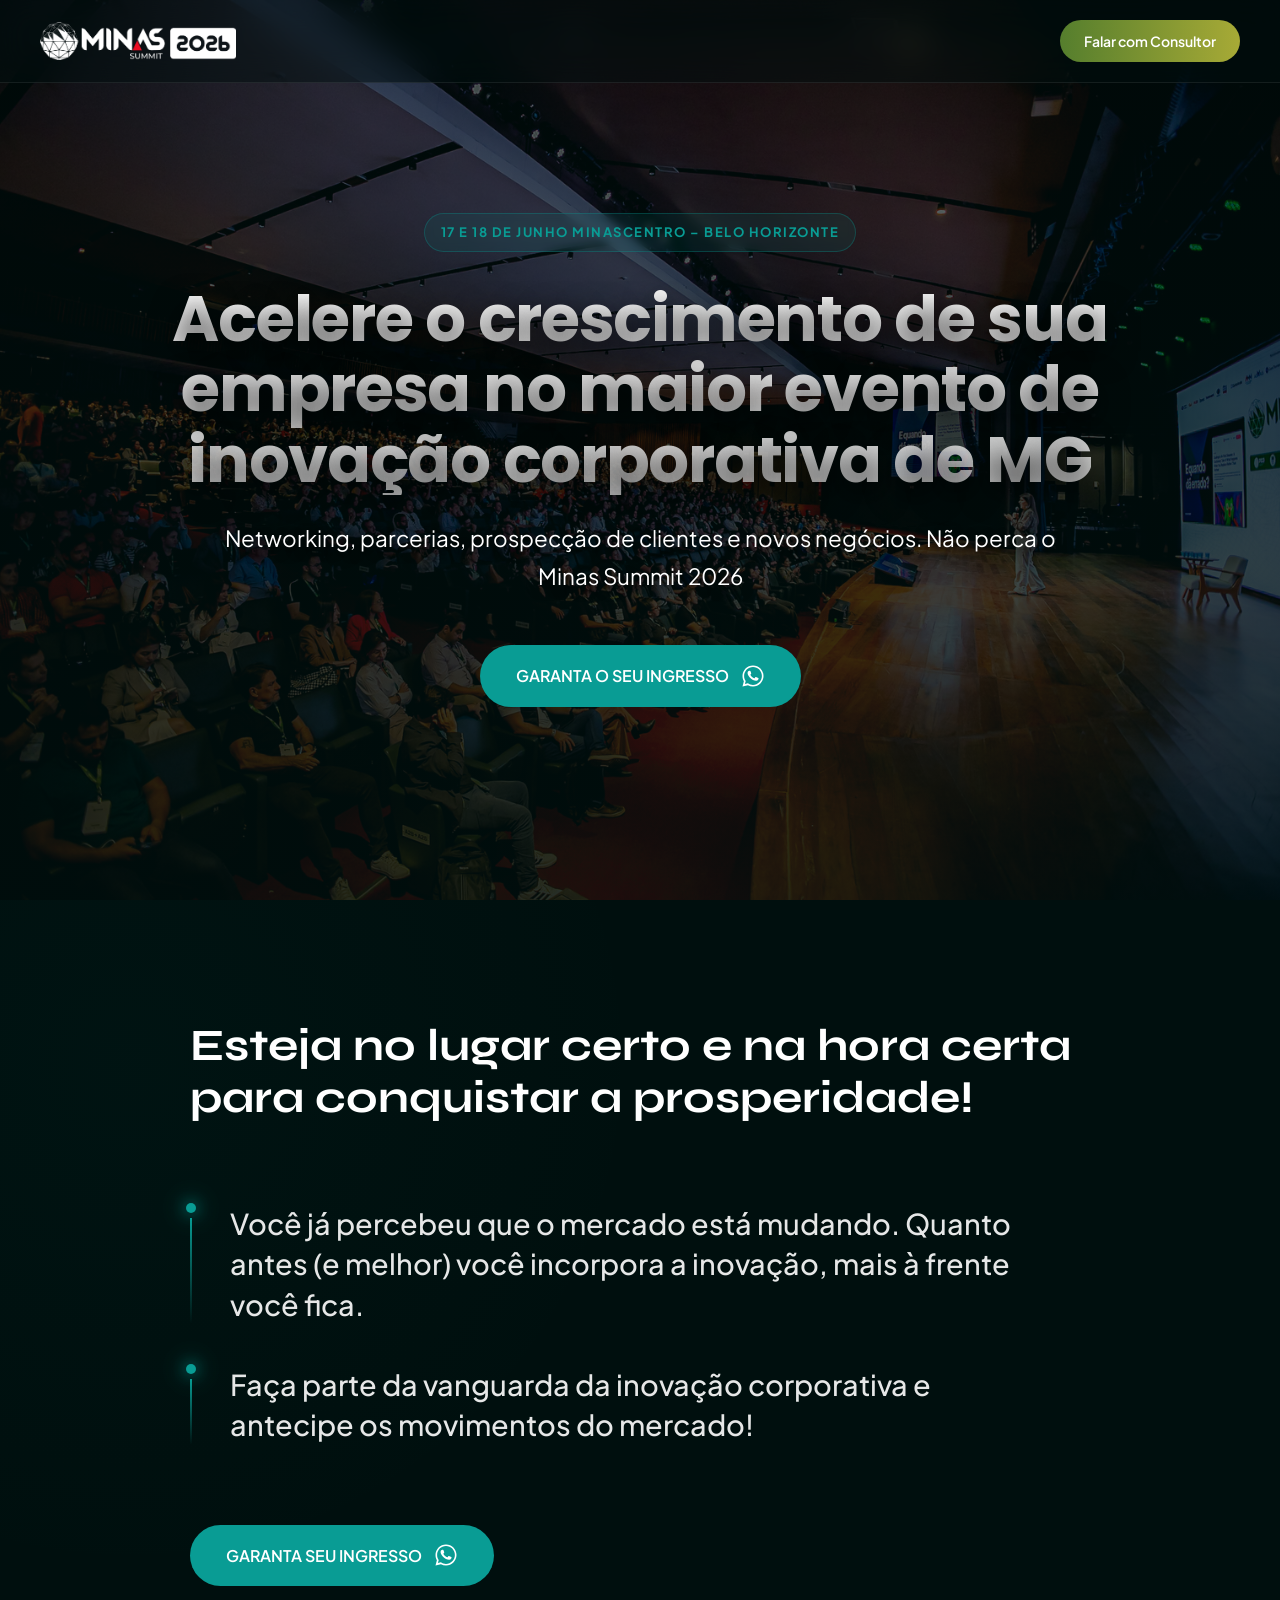
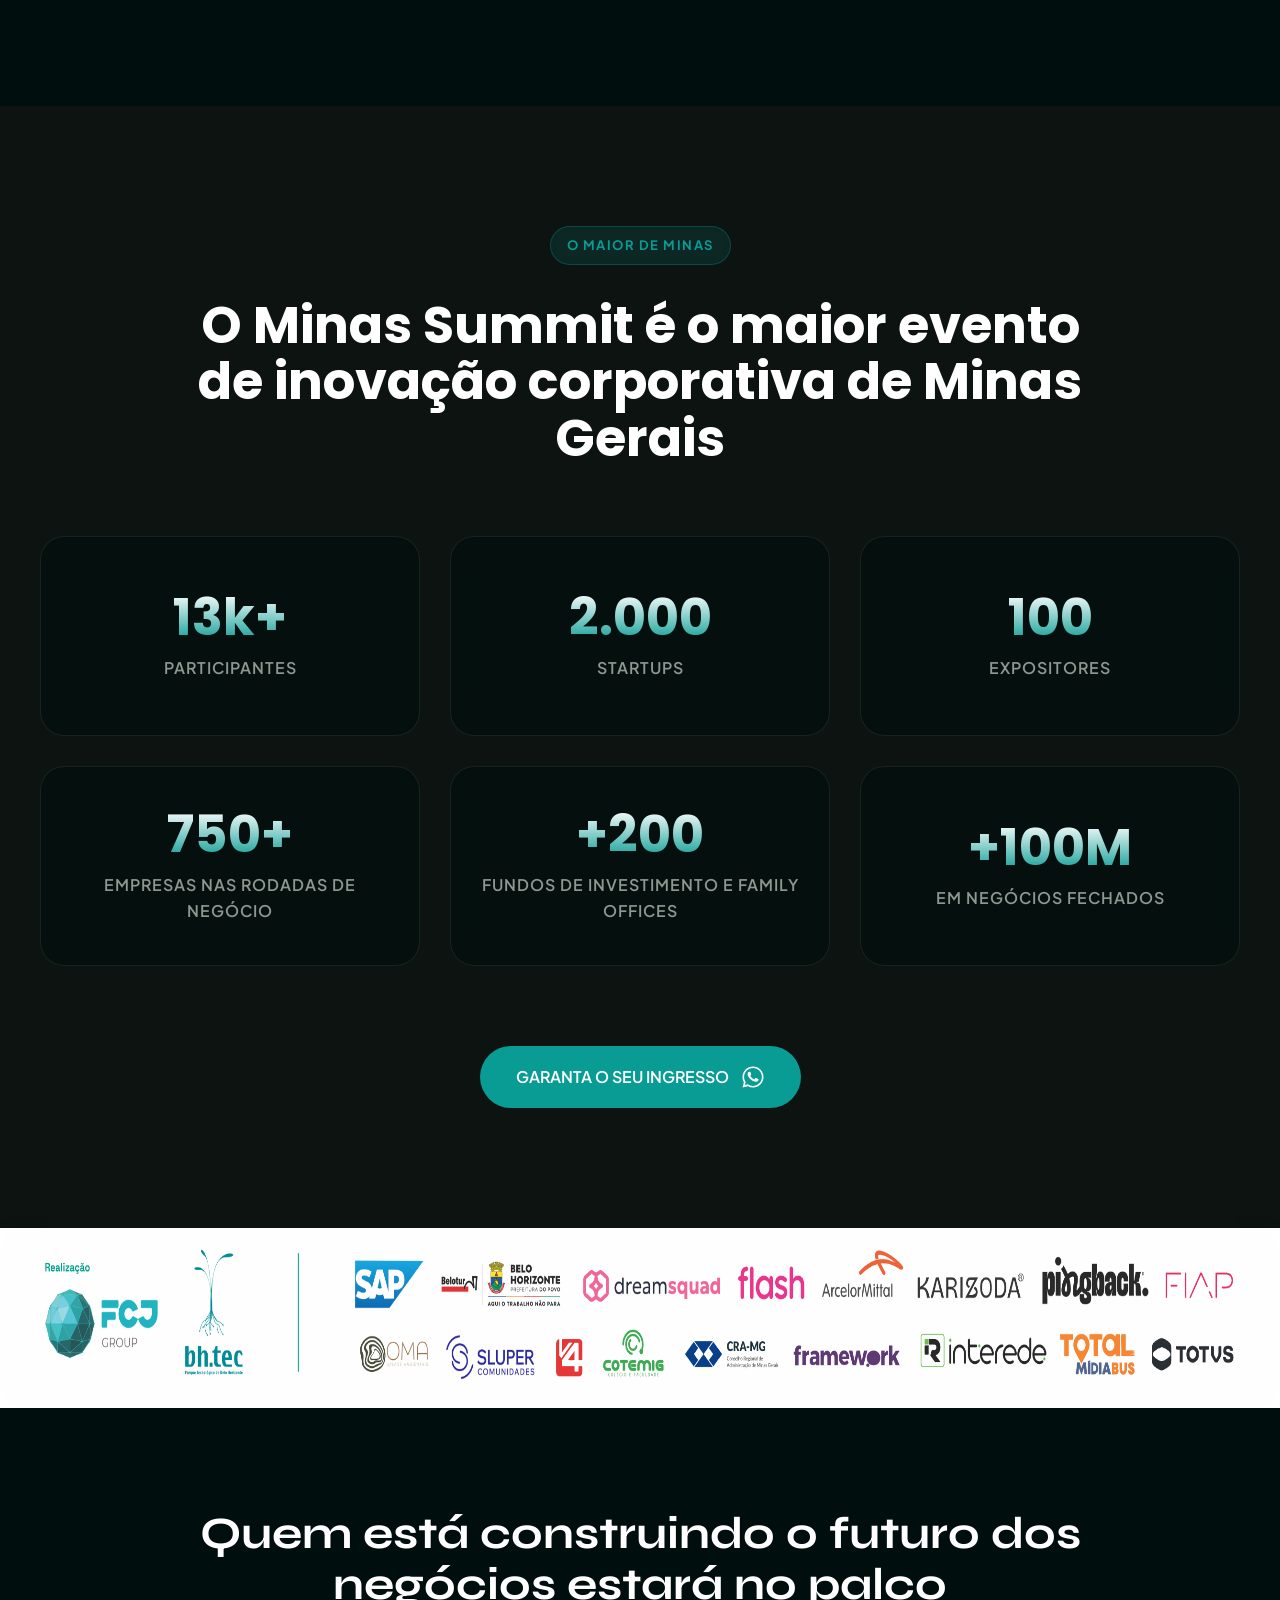
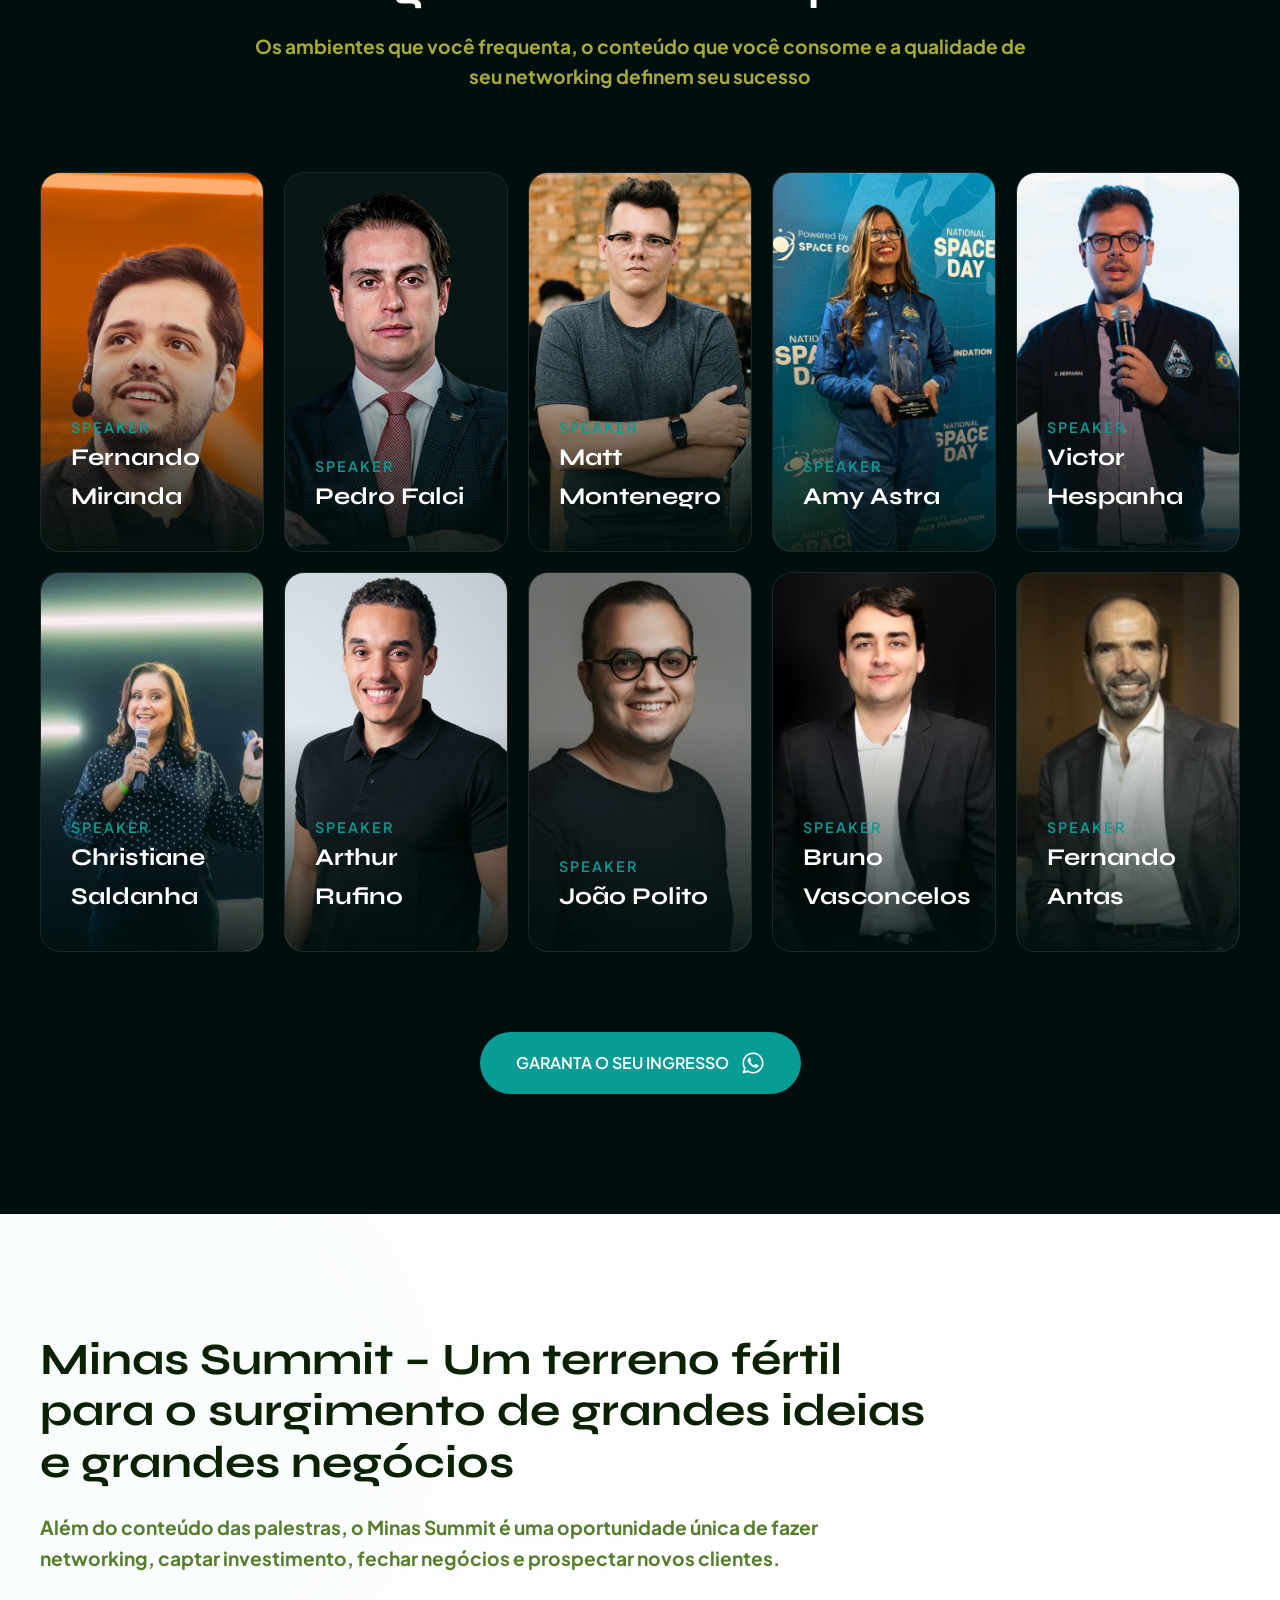
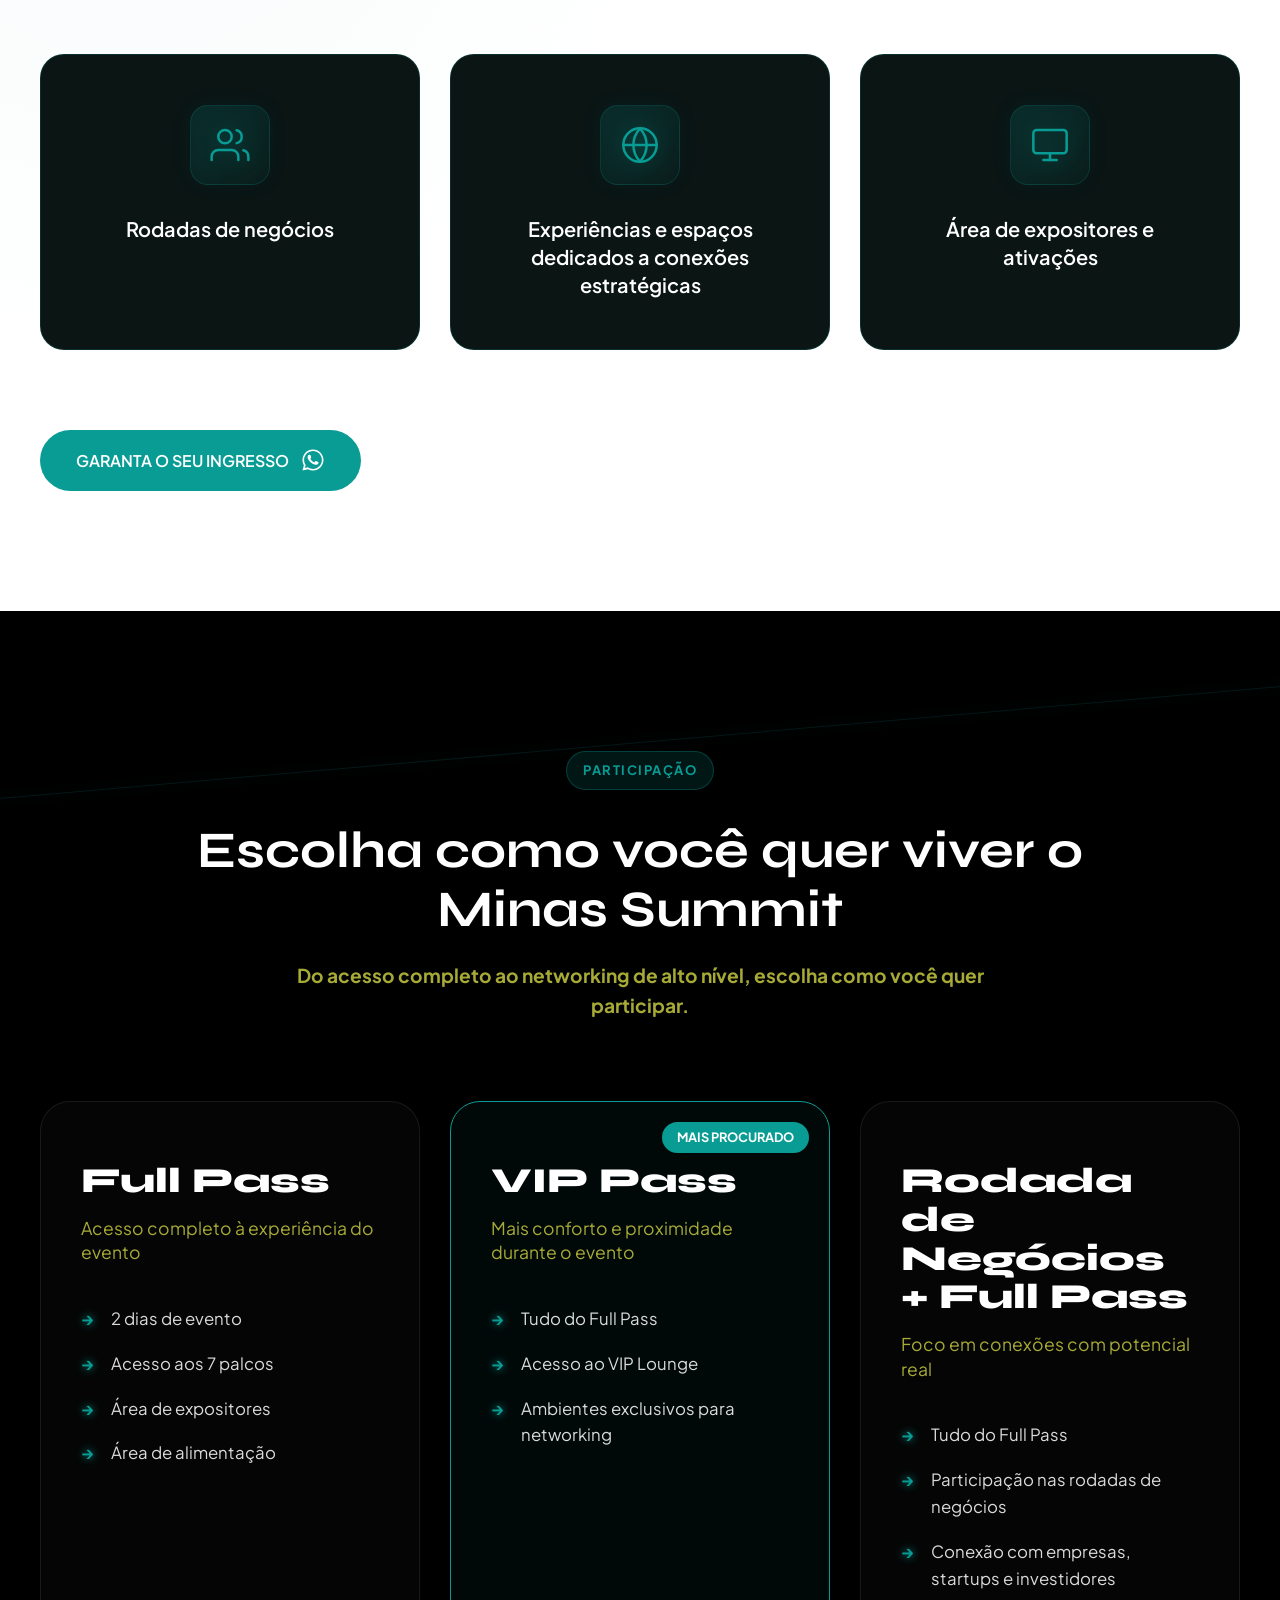
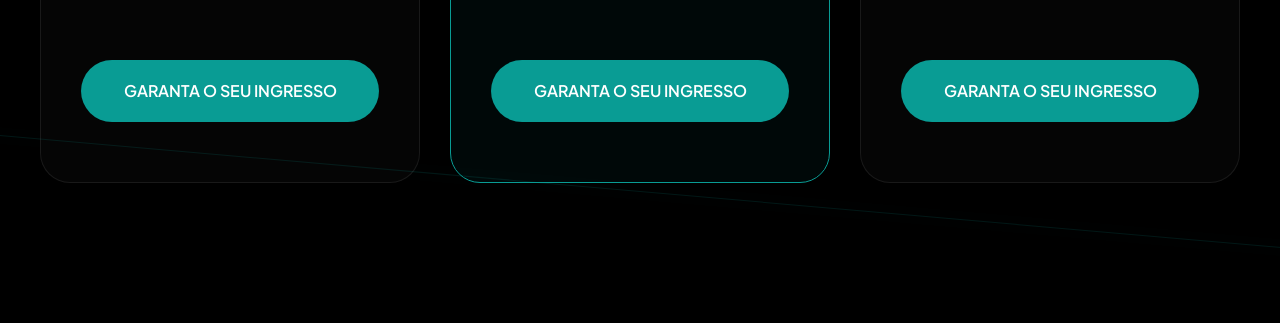
==== commit 49b92162: "feat: adiciona novos speakers, ajusta grid responsiva e substitui carrossel por banner estático de l" ====
--- a/ingresso/index.html
+++ b/ingresso/index.html
@@ -22,7 +22,25 @@
         rel="stylesheet">
 
     <!-- Styles -->
-    <link rel="stylesheet" href="../css/styles.css">
+    <link rel="stylesheet" href="../css/styles.css?v=4">
+    
+    <style>
+        .static-logo-banner {
+            background-image: url('../assets/img/logo-carrossel.png') !important;
+            background-size: 100% 100% !important;
+            background-repeat: no-repeat !important;
+            background-position: center !important;
+            height: 180px !important;
+            width: 100vw !important;
+            margin-left: calc(-50vw + 50%) !important;
+            display: block !important;
+            position: relative !important;
+            z-index: 10 !important;
+        }
+        .static-banner-img {
+            display: none !important;
+        }
+    </style>
 </head>
 
 <body>
@@ -172,59 +190,8 @@
 
     <!-- Seção Benefícios & Galeria de Stands -->
     <section id="autoridade" style="padding-top: 0; padding-bottom: 120px;">
-        <div class="marquee-track">
-            <div class="marquee-content">
-                <img src="../assets/img/logos/CRAMG.png" alt="CRAMG" class="logo-item">
-                <img src="../assets/img/logos/Group-214.png" alt="Group 214" class="logo-item invert">
-                <img src="../assets/img/logos/arcelormittal-logo.svg" alt="ArcelorMittal" class="logo-item">
-                <img src="../assets/img/logos/asaas.svg" alt="Asaas" class="logo-item">
-                <img src="../assets/img/logos/band-minas-v2.webp" alt="Band Minas" class="logo-item">
-                <img src="../assets/img/logos/bh-prefeitur.svg" alt="BH Prefeitura" class="logo-item">
-                <img src="../assets/img/logos/colegio-cotemig.svg" alt="Colegio Cotemig" class="logo-item">
-                <img src="../assets/img/logos/fapemig.svg" alt="Fapemig" class="logo-item">
-                <img src="../assets/img/logos/fiap.svg" alt="Fiap" class="logo-item">
-                <img src="../assets/img/logos/flash.svg" alt="Flash" class="logo-item">
-                <img src="../assets/img/logos/grant-thornton.webp" alt="Grant Thornton" class="logo-item invert">
-                <img src="../assets/img/logos/ibmec.svg" alt="Ibmec" class="logo-item">
-                <img src="../assets/img/logos/logo-amm.webp" alt="Logo AMM" class="logo-item">
-                <img src="../assets/img/logos/logo-framework-mobile.svg" alt="Framework Mobile" class="logo-item">
-                <img src="../assets/img/logos/logo-yazo.webp" alt="Logo Yazo" class="logo-item">
-                <img src="../assets/img/logos/logo_banco_mercantil.svg" alt="Banco Mercantil" class="logo-item">
-                <img src="../assets/img/logos/logo_governo-de-minas_horizontal_rgb_negativa_2025_0.png.webp" alt="Governo de Minas" class="logo-item invert">
-                <img src="../assets/img/logos/mmf-advogados.svg" alt="MMF Advogados" class="logo-item">
-                <img src="../assets/img/logos/pbh-ativos.png" alt="PBH Ativos" class="logo-item invert">
-                <img src="../assets/img/logos/quintoandar.svg" alt="QuintoAndar" class="logo-item invert">
-                <img src="../assets/img/logos/sap.svg" alt="SAP" class="logo-item">
-                <img src="../assets/img/logos/tial-logo.svg" alt="Tial" class="logo-item">
-                <img src="../assets/img/logos/totvs.svg" alt="Totvs" class="logo-item">
-                <img src="../assets/img/logos/v4.svg" alt="V4" class="logo-item">
-            </div>
-            <div class="marquee-content" aria-hidden="true">
-                <img src="../assets/img/logos/CRAMG.png" alt="CRAMG" class="logo-item">
-                <img src="../assets/img/logos/Group-214.png" alt="Group 214" class="logo-item invert">
-                <img src="../assets/img/logos/arcelormittal-logo.svg" alt="ArcelorMittal" class="logo-item">
-                <img src="../assets/img/logos/asaas.svg" alt="Asaas" class="logo-item">
-                <img src="../assets/img/logos/band-minas-v2.webp" alt="Band Minas" class="logo-item">
-                <img src="../assets/img/logos/bh-prefeitur.svg" alt="BH Prefeitura" class="logo-item">
-                <img src="../assets/img/logos/colegio-cotemig.svg" alt="Colegio Cotemig" class="logo-item">
-                <img src="../assets/img/logos/fapemig.svg" alt="Fapemig" class="logo-item">
-                <img src="../assets/img/logos/fiap.svg" alt="Fiap" class="logo-item">
-                <img src="../assets/img/logos/flash.svg" alt="Flash" class="logo-item">
-                <img src="../assets/img/logos/grant-thornton.webp" alt="Grant Thornton" class="logo-item invert">
-                <img src="../assets/img/logos/ibmec.svg" alt="Ibmec" class="logo-item">
-                <img src="../assets/img/logos/logo-amm.webp" alt="Logo AMM" class="logo-item">
-                <img src="../assets/img/logos/logo-framework-mobile.svg" alt="Framework Mobile" class="logo-item">
-                <img src="../assets/img/logos/logo-yazo.webp" alt="Logo Yazo" class="logo-item">
-                <img src="../assets/img/logos/logo_banco_mercantil.svg" alt="Banco Mercantil" class="logo-item">
-                <img src="../assets/img/logos/logo_governo-de-minas_horizontal_rgb_negativa_2025_0.png.webp" alt="Governo de Minas" class="logo-item invert">
-                <img src="../assets/img/logos/mmf-advogados.svg" alt="MMF Advogados" class="logo-item">
-                <img src="../assets/img/logos/pbh-ativos.png" alt="PBH Ativos" class="logo-item invert">
-                <img src="../assets/img/logos/quintoandar.svg" alt="QuintoAndar" class="logo-item invert">
-                <img src="../assets/img/logos/sap.svg" alt="SAP" class="logo-item">
-                <img src="../assets/img/logos/tial-logo.svg" alt="Tial" class="logo-item">
-                <img src="../assets/img/logos/totvs.svg" alt="Totvs" class="logo-item">
-                <img src="../assets/img/logos/v4.svg" alt="V4" class="logo-item">
-            </div>
+        <div class="static-logo-banner">
+            <img src="../assets/img/logo-carrossel.png" alt="Nossos Expositores e Parceiros" class="static-banner-img">
         </div>
 
         <div class="container" style="text-align: center; margin-top: 100px; position: relative; z-index: 2;">
@@ -279,6 +246,72 @@
                     <div class="speaker-info">
                         <div class="speaker-tag">Speaker</div>
                         <div class="speaker-name">Amy Astra</div>
+                    </div>
+                </div>
+
+                <!-- Speaker 5 -->
+                <div class="speaker-card-3d">
+                    <div class="speaker-photo-wrapper">
+                        <img src="../assets/img/Victor Hespanha.png" alt="Victor Hespanha" class="speaker-img">
+                    </div>
+                    <div class="speaker-info">
+                        <div class="speaker-tag">Speaker</div>
+                        <div class="speaker-name">Victor Hespanha</div>
+                    </div>
+                </div>
+
+                <!-- Speaker 6 -->
+                <div class="speaker-card-3d">
+                    <div class="speaker-photo-wrapper">
+                        <img src="../assets/img/Christiane Saldanha.jfif" alt="Christiane Saldanha" class="speaker-img">
+                    </div>
+                    <div class="speaker-info">
+                        <div class="speaker-tag">Speaker</div>
+                        <div class="speaker-name">Christiane Saldanha</div>
+                    </div>
+                </div>
+
+                <!-- Speaker 7 -->
+                <div class="speaker-card-3d">
+                    <div class="speaker-photo-wrapper">
+                        <img src="../assets/img/Arthur Rufino.png" alt="Arthur Rufino" class="speaker-img">
+                    </div>
+                    <div class="speaker-info">
+                        <div class="speaker-tag">Speaker</div>
+                        <div class="speaker-name">Arthur Rufino</div>
+                    </div>
+                </div>
+
+                <!-- Speaker 8 -->
+                <div class="speaker-card-3d">
+                    <div class="speaker-photo-wrapper">
+                        <img src="../assets/img/João Polito.jfif" alt="João Polito" class="speaker-img">
+                    </div>
+                    <div class="speaker-info">
+                        <div class="speaker-tag">Speaker</div>
+                        <div class="speaker-name">João Polito</div>
+                    </div>
+                </div>
+
+                <!-- Speaker 9 -->
+                <div class="speaker-card-3d">
+                    <div class="speaker-photo-wrapper">
+                        <img src="../assets/img/Bruno Vasconcelos.png" alt="Bruno Vasconcelos" class="speaker-img">
+                    </div>
+                    <div class="speaker-info">
+                        <div class="speaker-tag">Speaker</div>
+                        <div class="speaker-name">Bruno Vasconcelos</div>
+                    </div>
+                </div>
+
+                <!-- Speaker 10 -->
+                <div class="speaker-card-3d">
+                    <div class="speaker-photo-wrapper">
+                        <img src="../assets/img/Fernando Antas.jpeg" alt="Fernando Antas" class="speaker-img">
+                    </div>
+                    <div class="speaker-info">
+                        <div class="speaker-tag">Speaker</div>
+                        <div class="speaker-name">Fernando Antas</div>
                     </div>
                 </div>
             </div>
--- a/css/styles.css
+++ b/css/styles.css
@@ -390,6 +390,25 @@
     /* Quebra container limits */
 }
 
+.static-logo-banner {
+    background: #ffffff;
+    padding: 25px 0;
+    width: 100vw;
+    margin-left: calc(-50vw + 50%);
+    display: flex;
+    justify-content: center;
+    align-items: center;
+    box-shadow: 0 10px 30px rgba(0, 0, 0, 0.05);
+}
+
+.static-banner-img {
+    max-width: 90%;
+    height: auto;
+    max-height: 50px;
+    object-fit: contain;
+    filter: invert(1);
+}
+
 .marquee-content {
     flex-shrink: 0;
     display: flex;
@@ -812,7 +831,7 @@
 
 .speakers-3d-grid {
     display: grid;
-    grid-template-columns: repeat(4, 1fr);
+    grid-template-columns: repeat(5, 1fr);
     gap: 20px;
     margin-top: 80px;
     perspective: 2000px;
@@ -896,13 +915,36 @@
 
 @media (max-width: 1024px) {
     .speakers-3d-grid {
-        grid-template-columns: repeat(2, 1fr);
+        grid-template-columns: repeat(3, 1fr);
+    }
+    .speaker-card-3d {
+        height: 320px;
+    }
+    .speaker-info {
+        padding: 20px;
+    }
+    .speaker-name {
+        font-size: 1.3rem;
     }
 }
 
 @media (max-width: 768px) {
     .speakers-3d-grid {
-        grid-template-columns: 1fr;
+        grid-template-columns: repeat(2, 1fr);
+        gap: 12px;
+    }
+    .speaker-card-3d {
+        height: 250px;
+    }
+    .speaker-info {
+        padding: 15px;
+    }
+    .speaker-name {
+        font-size: 1.1rem;
+    }
+    .speaker-tag {
+        font-size: 0.75rem;
+        letter-spacing: 1px;
     }
 }
 
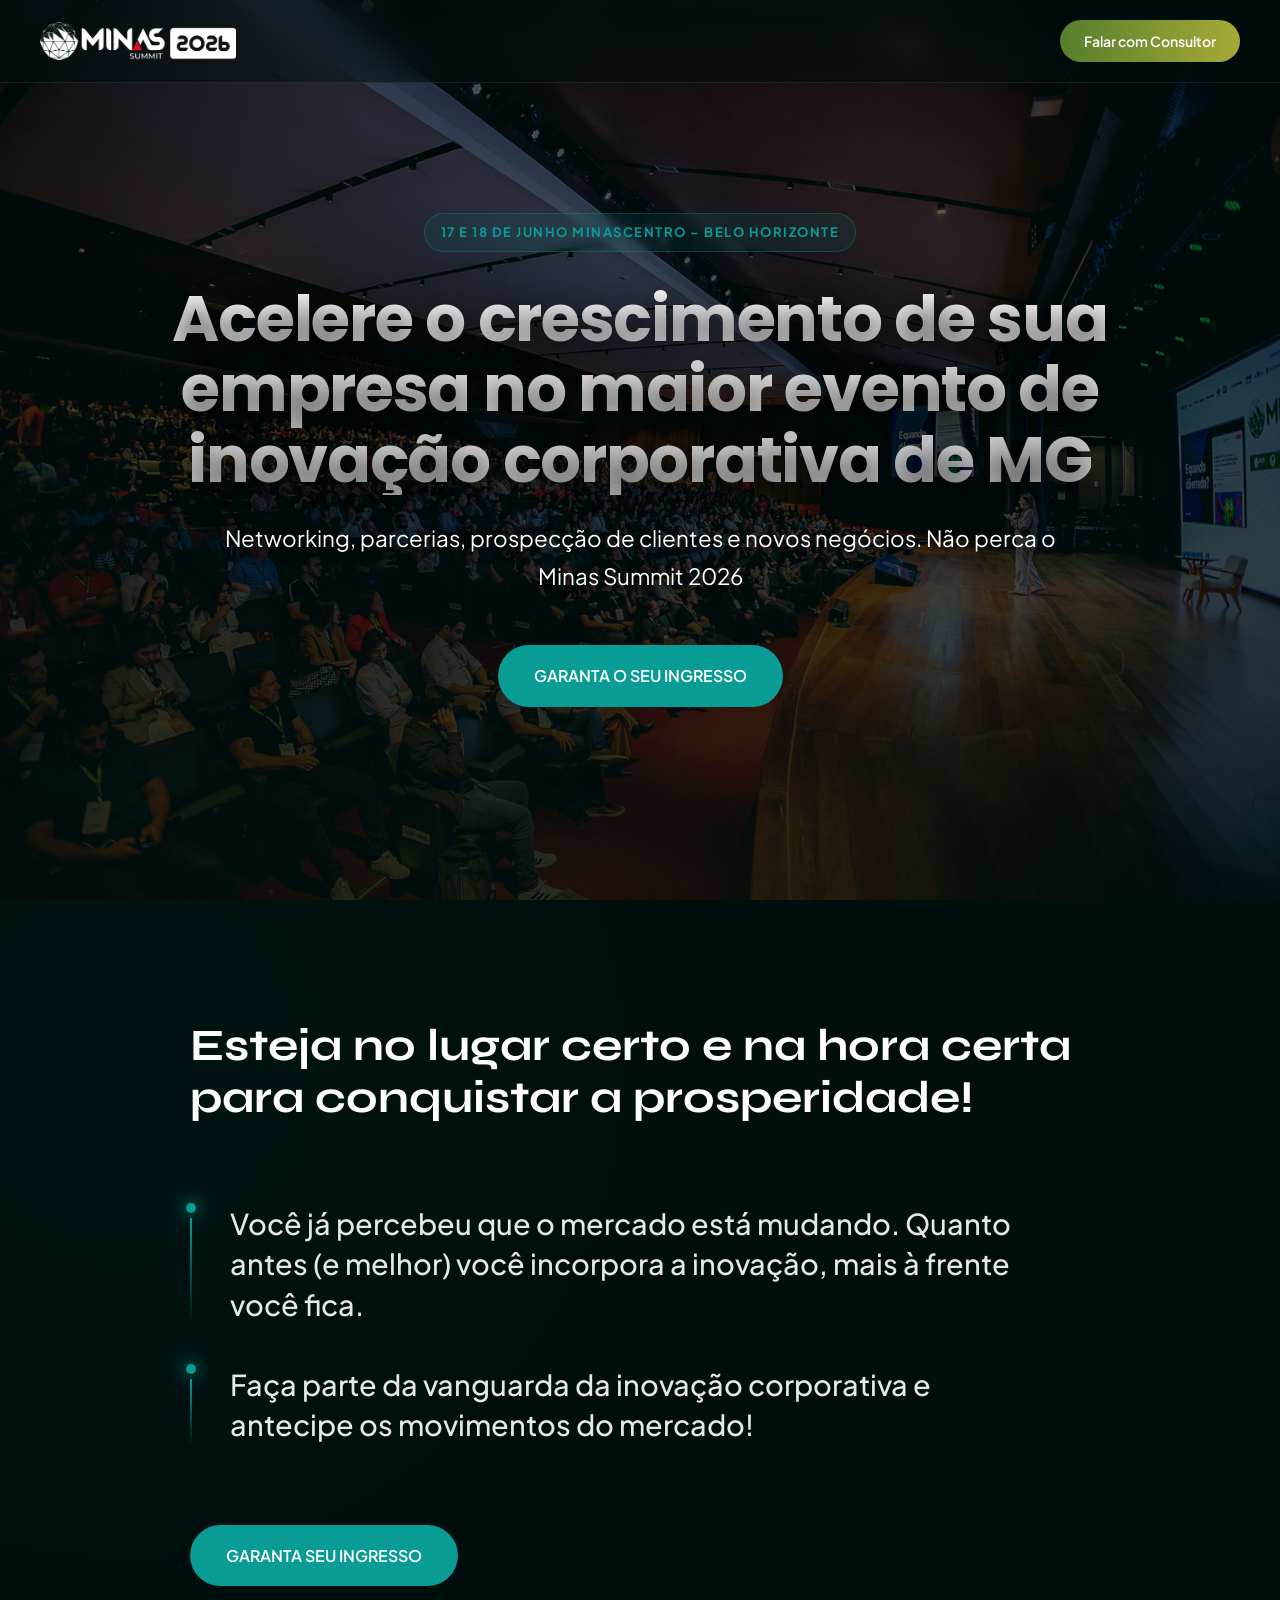
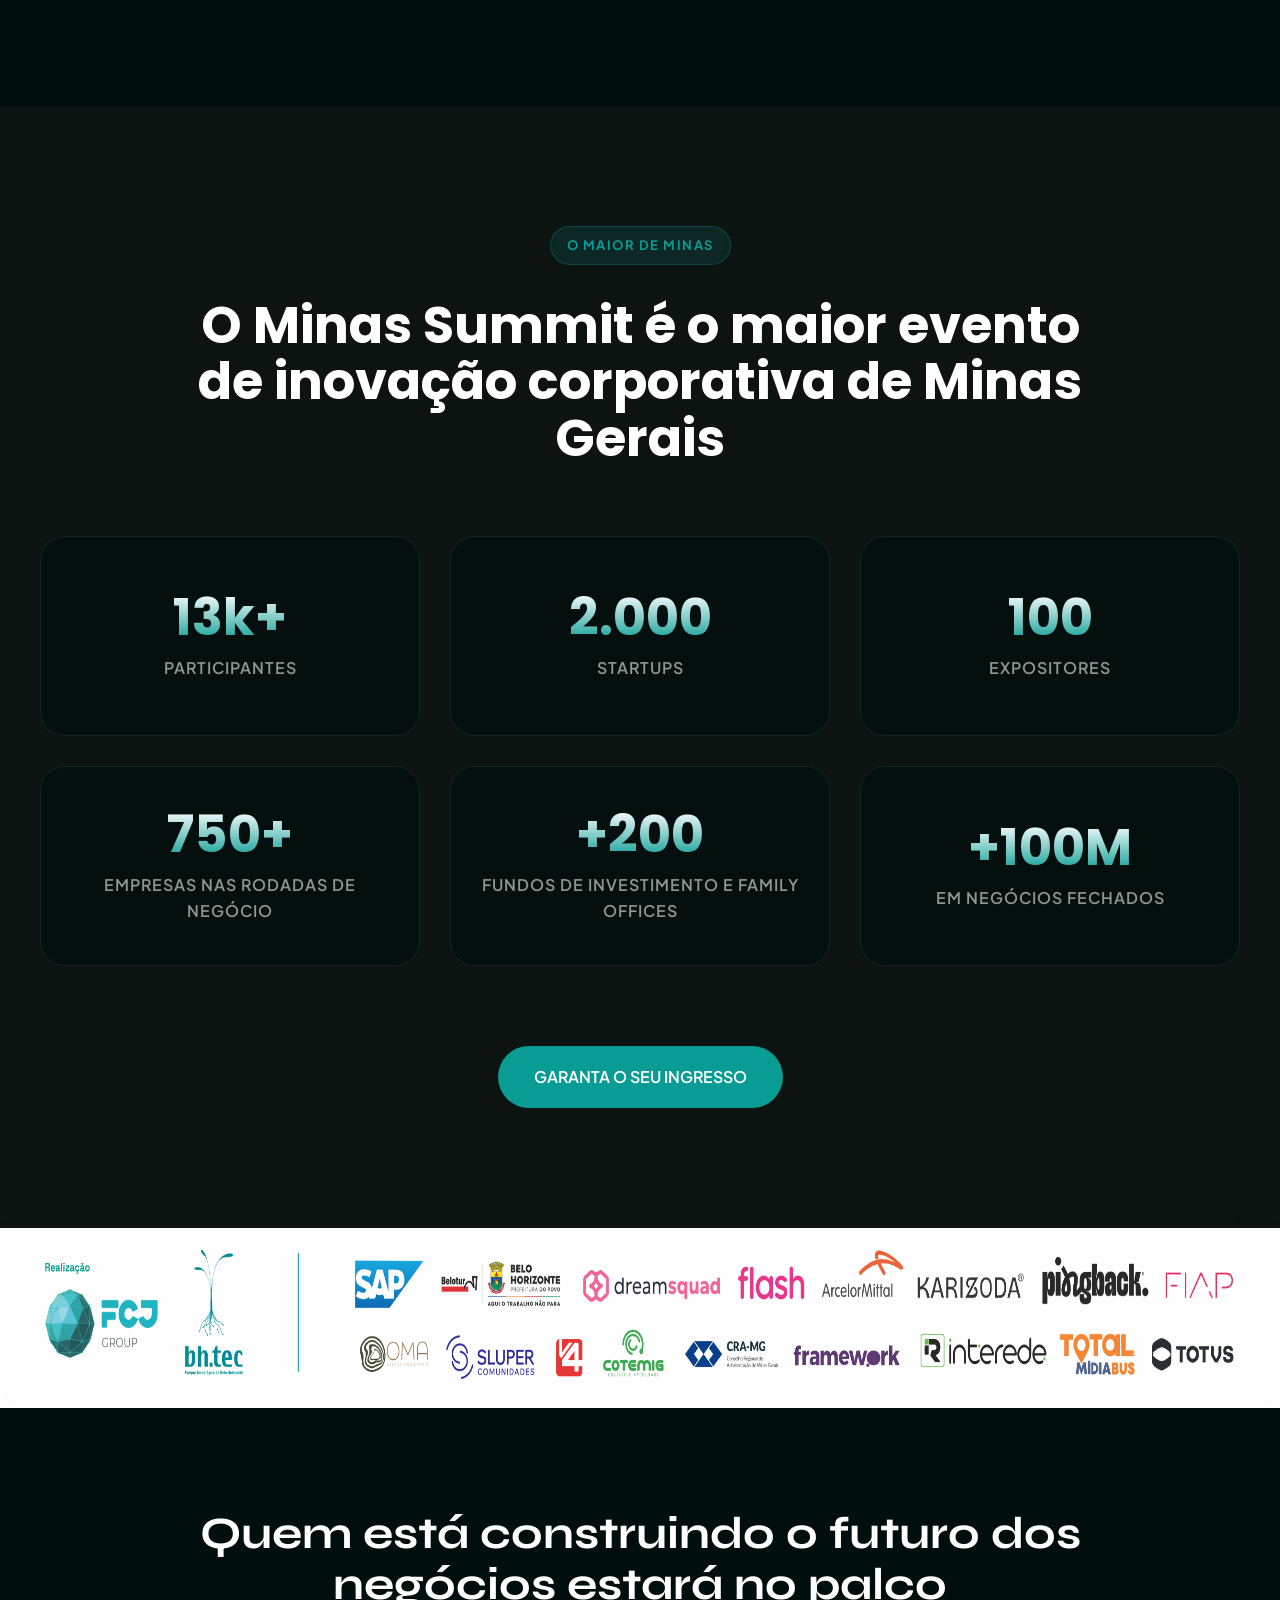
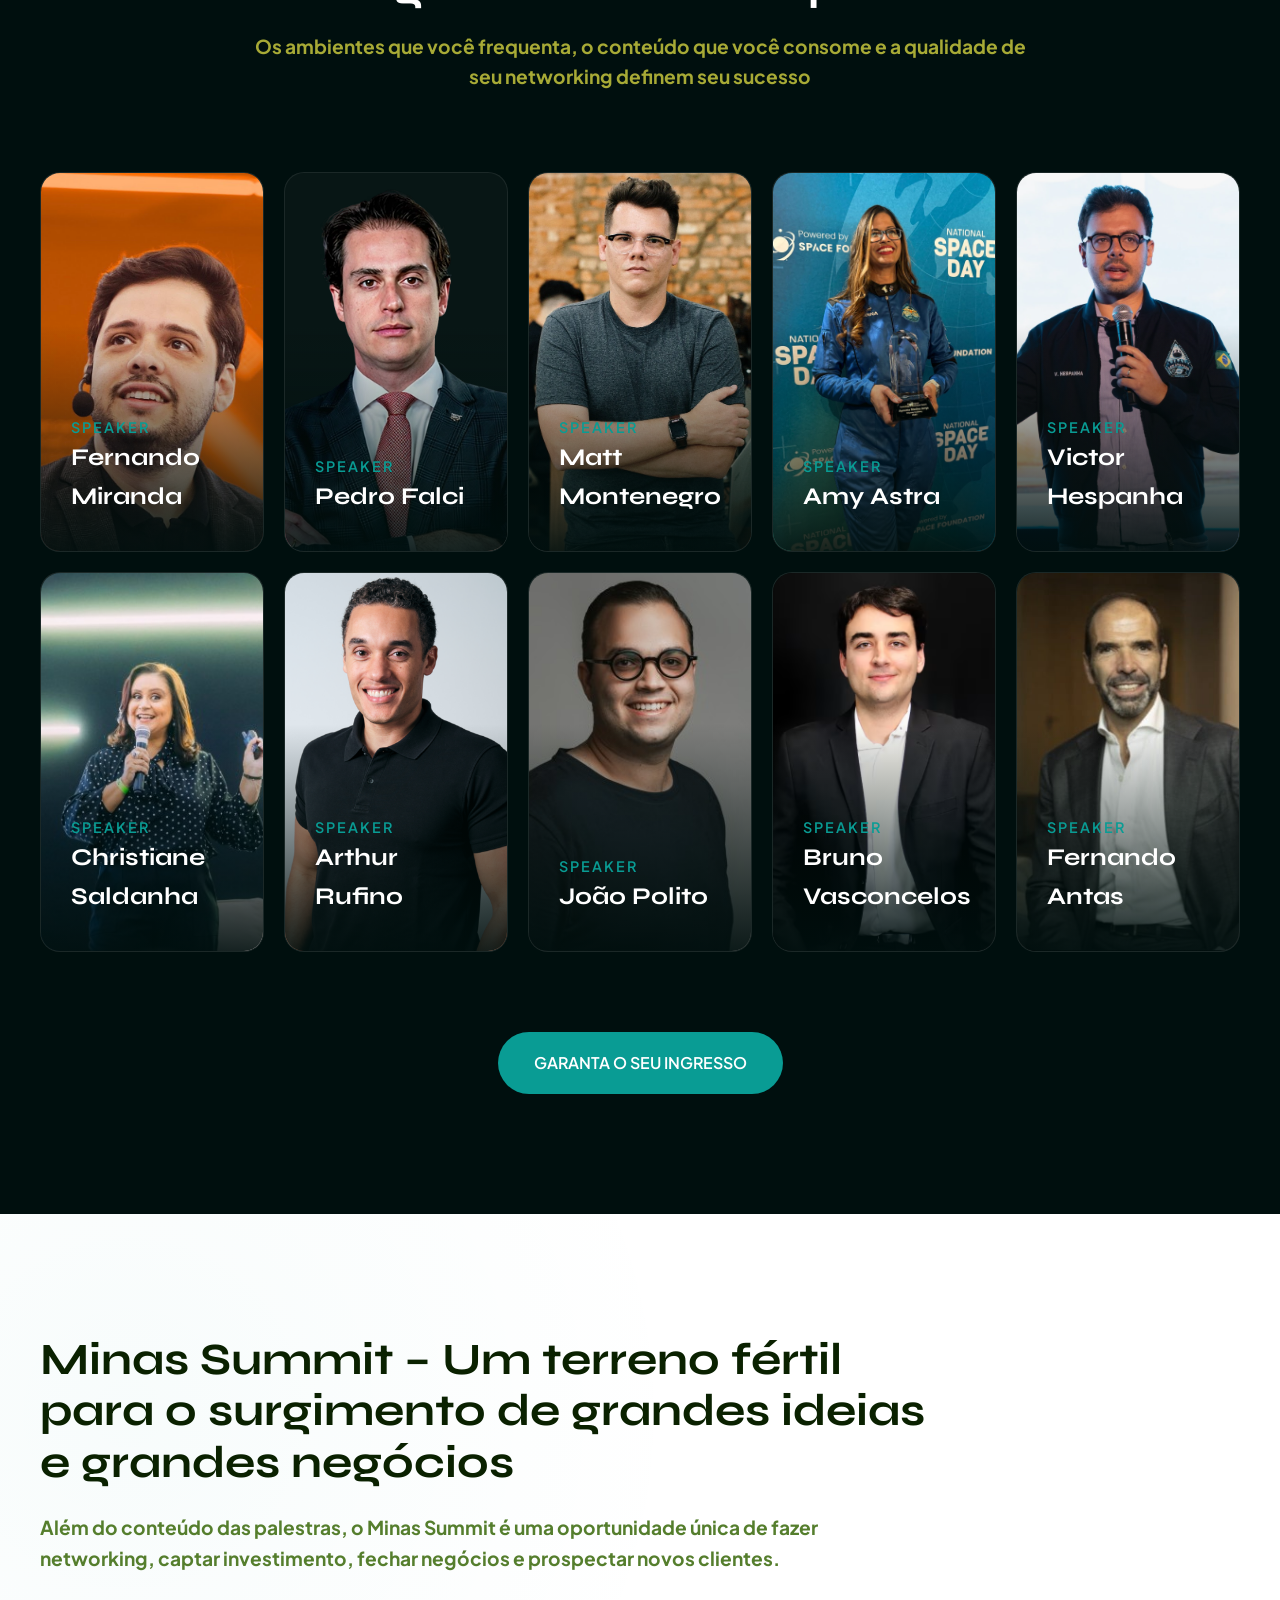
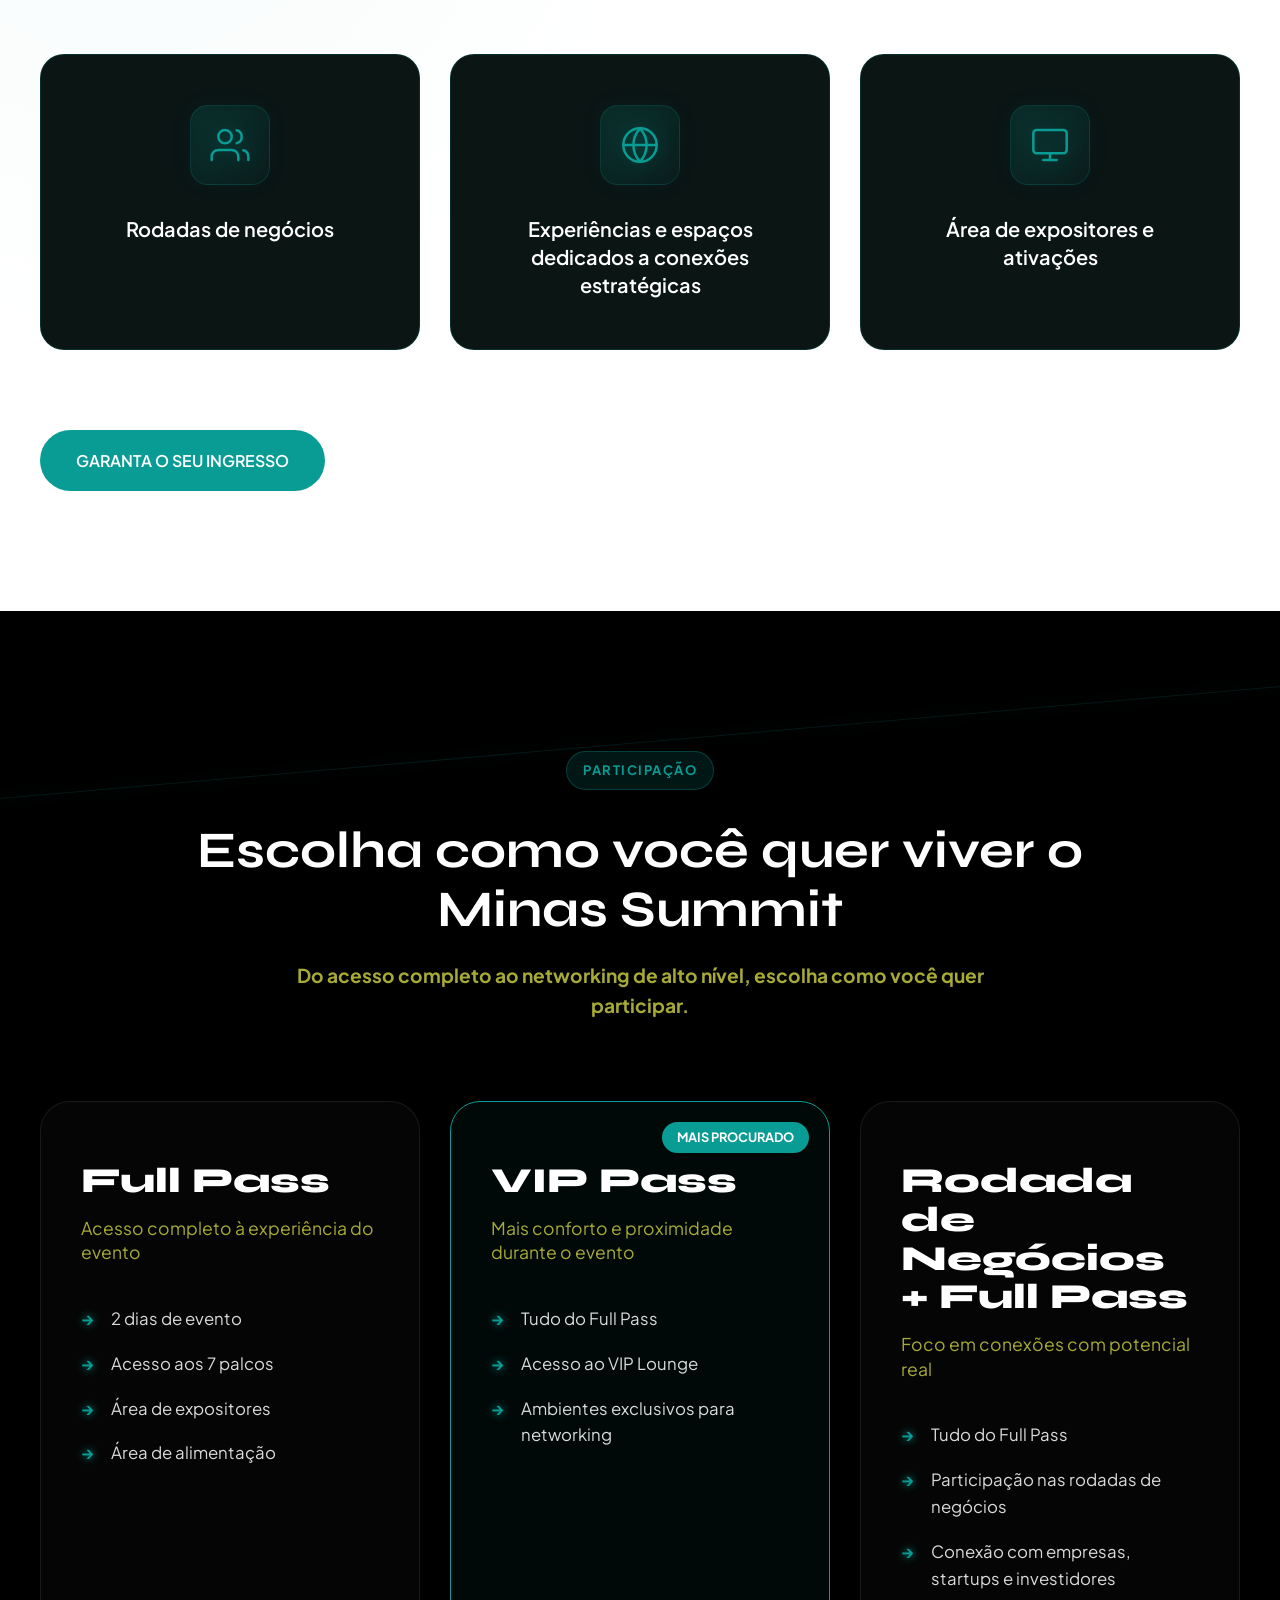
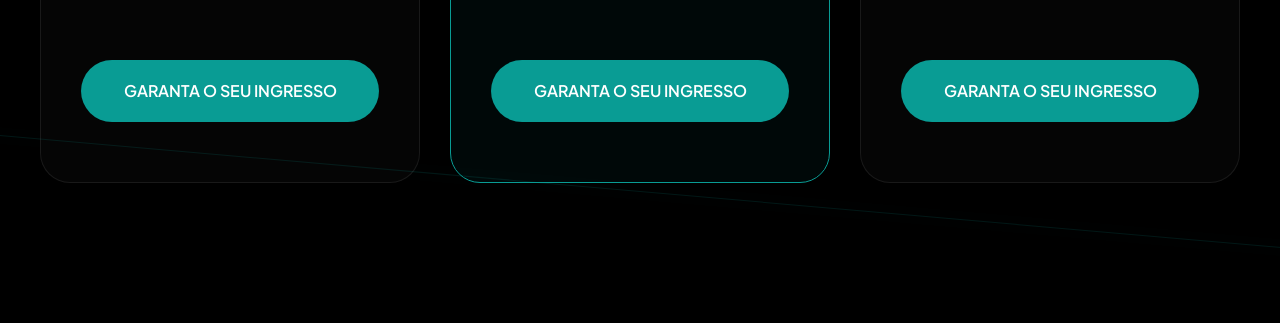
==== commit 0d146e7a: "ajuste CTA - removido icone  wpp" ====
--- a/ingresso/index.html
+++ b/ingresso/index.html
@@ -3,16 +3,19 @@
 
 <head>
     <!-- Google Tag Manager -->
-    <script>(function(w,d,s,l,i){w[l]=w[l]||[];w[l].push({'gtm.start':
-    new Date().getTime(),event:'gtm.js'});var f=d.getElementsByTagName(s)[0],
-    j=d.createElement(s),dl=l!='dataLayer'?'&l='+l:'';j.async=true;j.src=
-    'https://www.googletagmanager.com/gtm.js?id='+i+dl;f.parentNode.insertBefore(j,f);
-    })(window,document,'script','dataLayer','GTM-KS6CV959');</script>
+    <script>(function (w, d, s, l, i) {
+            w[l] = w[l] || []; w[l].push({
+                'gtm.start':
+                    new Date().getTime(), event: 'gtm.js'
+            }); var f = d.getElementsByTagName(s)[0],
+                j = d.createElement(s), dl = l != 'dataLayer' ? '&l=' + l : ''; j.async = true; j.src =
+                    'https://www.googletagmanager.com/gtm.js?id=' + i + dl; f.parentNode.insertBefore(j, f);
+        })(window, document, 'script', 'dataLayer', 'GTM-KS6CV959');</script>
     <!-- End Google Tag Manager -->
 
     <meta charset="UTF-8">
     <meta name="viewport" content="width=device-width, initial-scale=1.0">
-    <title>Minas Summit 2026 | Garanta o seu Stand</title>
+    <title>Minas Summit 2026 | Garanta o seu Ingresso</title>
 
     <!-- Google Fonts -->
     <link rel="preconnect" href="https://fonts.googleapis.com">
@@ -23,7 +26,7 @@
 
     <!-- Styles -->
     <link rel="stylesheet" href="../css/styles.css?v=4">
-    
+
     <style>
         .static-logo-banner {
             background-image: url('../assets/img/logo-carrossel.png') !important;
@@ -37,6 +40,7 @@
             position: relative !important;
             z-index: 10 !important;
         }
+
         .static-banner-img {
             display: none !important;
         }
@@ -45,8 +49,8 @@
 
 <body>
     <!-- Google Tag Manager (noscript) -->
-    <noscript><iframe src="https://www.googletagmanager.com/ns.html?id=GTM-KS6CV959"
-    height="0" width="0" style="display:none;visibility:hidden"></iframe></noscript>
+    <noscript><iframe src="https://www.googletagmanager.com/ns.html?id=GTM-KS6CV959" height="0" width="0"
+            style="display:none;visibility:hidden"></iframe></noscript>
     <!-- End Google Tag Manager (noscript) -->
 
 
@@ -69,18 +73,13 @@
         <div class="container">
             <span class="badge">17 e 18 de junho MINASCENTRO – BELO HORIZONTE</span>
             <h1 class="title-xl">Acelere o crescimento de sua empresa no maior evento de inovação corporativa de MG</h1>
-            <h2 class="hero-desc">Networking, parcerias, prospecção de clientes e novos negócios. Não perca o Minas Summit 2026</h2>
+            <h2 class="hero-desc">Networking, parcerias, prospecção de clientes e novos negócios. Não perca o Minas
+                Summit 2026</h2>
 
             <div style="margin-top: 10px;">
-                <a href="https://wa.me/5531997337717" target="_blank" class="btn-aqua-solid">
+                <a href="https://www.sympla.com.br/evento/minas-summit-2026-o-futuro-e-agora/2979924?referrer=www.google.com&referrer=www.google.com"
+                    target="_blank" class="btn-aqua-solid">
                     GARANTA O SEU INGRESSO
-                    <svg width="24" height="24" viewBox="0 0 32 32" fill="currentColor"
-                        xmlns="http://www.w3.org/2000/svg">
-                        <path fill-rule="evenodd" clip-rule="evenodd"
-                            d="M16 30C23.732 30 30 23.732 30 16C30 8.26801 23.732 2 16 2C8.26801 2 2 8.26801 2 16C2 18.5109 2.661 20.8674 3.81847 22.905L2 30L9.31486 28.3038C11.3014 29.3854 13.5789 30 16 30ZM16 27.8462C22.5425 27.8462 27.8462 22.5425 27.8462 16C27.8462 9.45755 22.5425 4.15385 16 4.15385C9.45755 4.15385 4.15385 9.45755 4.15385 16C4.15385 18.5261 4.9445 20.8675 6.29184 22.7902L5.23077 26.7692L9.27993 25.7569C11.1894 27.0746 13.5046 27.8462 16 27.8462Z" />
-                        <path
-                            d="M12.5 9.49989C12.1672 8.83131 11.6565 8.8905 11.1407 8.8905C10.2188 8.8905 8.78125 9.99478 8.78125 12.05C8.78125 13.7343 9.52345 15.578 12.0244 18.3361C14.438 20.9979 17.6094 22.3748 20.2422 22.3279C22.875 22.2811 23.4167 20.0154 23.4167 19.2503C23.4167 18.9112 23.2062 18.742 23.0613 18.696C22.1641 18.2654 20.5093 17.4631 20.1328 17.3124C19.7563 17.1617 19.5597 17.3656 19.4375 17.4765C19.0961 17.8018 18.4193 18.7608 18.1875 18.9765C17.9558 19.1922 17.6103 19.083 17.4665 19.0015C16.9374 18.7892 15.5029 18.1511 14.3595 17.0426C12.9453 15.6718 12.8623 15.2001 12.5959 14.7803C12.3828 14.4444 12.5392 14.2384 12.6172 14.1483C12.9219 13.7968 13.3426 13.254 13.5313 12.9843C13.7199 12.7145 13.5702 12.305 13.4803 12.05C13.0938 10.953 12.7663 10.0347 12.5 9.49989Z" />
-                    </svg>
                 </a>
             </div>
         </div>
@@ -90,29 +89,25 @@
     <section id="prosperidade" class="section-neon">
         <div class="container">
             <h2 class="title-md neon-title">Esteja no lugar certo e na hora certa para conquistar a prosperidade!</h2>
-            
+
             <div class="neon-list">
                 <div class="neon-item">
                     <div class="neon-bullet"></div>
-                    <p class="neon-text">Você já percebeu que o mercado está mudando. Quanto antes (e melhor) você incorpora a inovação, mais à frente você fica.</p>
-                </div>
-                
+                    <p class="neon-text">Você já percebeu que o mercado está mudando. Quanto antes (e melhor) você
+                        incorpora a inovação, mais à frente você fica.</p>
+                </div>
+
                 <div class="neon-item">
                     <div class="neon-bullet"></div>
-                    <p class="neon-text">Faça parte da vanguarda da inovação corporativa e antecipe os movimentos do mercado!</p>
+                    <p class="neon-text">Faça parte da vanguarda da inovação corporativa e antecipe os movimentos do
+                        mercado!</p>
                 </div>
             </div>
 
             <div style="margin-top: 80px;">
-                <a href="https://wa.me/5531997337717" target="_blank" class="btn-aqua-solid">
+                <a href="https://www.sympla.com.br/evento/minas-summit-2026-o-futuro-e-agora/2979924?referrer=www.google.com&referrer=www.google.com"
+                    target="_blank" class="btn-aqua-solid">
                     GARANTA SEU INGRESSO
-                    <svg width="24" height="24" viewBox="0 0 32 32" fill="currentColor"
-                        xmlns="http://www.w3.org/2000/svg">
-                        <path fill-rule="evenodd" clip-rule="evenodd"
-                            d="M16 30C23.732 30 30 23.732 30 16C30 8.26801 23.732 2 16 2C8.26801 2 2 8.26801 2 16C2 18.5109 2.661 20.8674 3.81847 22.905L2 30L9.31486 28.3038C11.3014 29.3854 13.5789 30 16 30ZM16 27.8462C22.5425 27.8462 27.8462 22.5425 27.8462 16C27.8462 9.45755 22.5425 4.15385 16 4.15385C9.45755 4.15385 4.15385 9.45755 4.15385 16C4.15385 18.5261 4.9445 20.8675 6.29184 22.7902L5.23077 26.7692L9.27993 25.7569C11.1894 27.0746 13.5046 27.8462 16 27.8462Z" />
-                        <path
-                            d="M12.5 9.49989C12.1672 8.83131 11.6565 8.8905 11.1407 8.8905C10.2188 8.8905 8.78125 9.99478 8.78125 12.05C8.78125 13.7343 9.52345 15.578 12.0244 18.3361C14.438 20.9979 17.6094 22.3748 20.2422 22.3279C22.875 22.2811 23.4167 20.0154 23.4167 19.2503C23.4167 18.9112 23.2062 18.742 23.0613 18.696C22.1641 18.2654 20.5093 17.4631 20.1328 17.3124C19.7563 17.1617 19.5597 17.3656 19.4375 17.4765C19.0961 17.8018 18.4193 18.7608 18.1875 18.9765C17.9558 19.1922 17.6103 19.083 17.4665 19.0015C16.9374 18.7892 15.5029 18.1511 14.3595 17.0426C12.9453 15.6718 12.8623 15.2001 12.5959 14.7803C12.3828 14.4444 12.5392 14.2384 12.6172 14.1483C12.9219 13.7968 13.3426 13.254 13.5313 12.9843C13.7199 12.7145 13.5702 12.305 13.4803 12.05C13.0938 10.953 12.7663 10.0347 12.5 9.49989Z" />
-                    </svg>
                 </a>
             </div>
         </div>
@@ -174,15 +169,9 @@
             </div>
 
             <div style="margin-top: 80px; text-align: center;">
-                <a href="https://wa.me/5531997337717" target="_blank" class="btn-aqua-solid">
+                <a href="https://www.sympla.com.br/evento/minas-summit-2026-o-futuro-e-agora/2979924?referrer=www.google.com&referrer=www.google.com"
+                    target="_blank" class="btn-aqua-solid">
                     GARANTA O SEU INGRESSO
-                    <svg width="24" height="24" viewBox="0 0 32 32" fill="currentColor"
-                        xmlns="http://www.w3.org/2000/svg">
-                        <path fill-rule="evenodd" clip-rule="evenodd"
-                            d="M16 30C23.732 30 30 23.732 30 16C30 8.26801 23.732 2 16 2C8.26801 2 2 8.26801 2 16C2 18.5109 2.661 20.8674 3.81847 22.905L2 30L9.31486 28.3038C11.3014 29.3854 13.5789 30 16 30ZM16 27.8462C22.5425 27.8462 27.8462 22.5425 27.8462 16C27.8462 9.45755 22.5425 4.15385 16 4.15385C9.45755 4.15385 4.15385 9.45755 4.15385 16C4.15385 18.5261 4.9445 20.8675 6.29184 22.7902L5.23077 26.7692L9.27993 25.7569C11.1894 27.0746 13.5046 27.8462 16 27.8462Z" />
-                        <path
-                            d="M12.5 9.49989C12.1672 8.83131 11.6565 8.8905 11.1407 8.8905C10.2188 8.8905 8.78125 9.99478 8.78125 12.05C8.78125 13.7343 9.52345 15.578 12.0244 18.3361C14.438 20.9979 17.6094 22.3748 20.2422 22.3279C22.875 22.2811 23.4167 20.0154 23.4167 19.2503C23.4167 18.9112 23.2062 18.742 23.0613 18.696C22.1641 18.2654 20.5093 17.4631 20.1328 17.3124C19.7563 17.1617 19.5597 17.3656 19.4375 17.4765C19.0961 17.8018 18.4193 18.7608 18.1875 18.9765C17.9558 19.1922 17.6103 19.083 17.4665 19.0015C16.9374 18.7892 15.5029 18.1511 14.3595 17.0426C12.9453 15.6718 12.8623 15.2001 12.5959 14.7803C12.3828 14.4444 12.5392 14.2384 12.6172 14.1483C12.9219 13.7968 13.3426 13.254 13.5313 12.9843C13.7199 12.7145 13.5702 12.305 13.4803 12.05C13.0938 10.953 12.7663 10.0347 12.5 9.49989Z" />
-                    </svg>
                 </a>
             </div>
         </div>
@@ -199,7 +188,8 @@
                 Quem está construindo o futuro dos negócios estará no palco
             </h1>
             <h2 class="subtitle" style="margin: 0 auto; max-width: 800px; color: var(--ms-green-light);">
-                Os ambientes que você frequenta, o conteúdo que você consome e a qualidade de seu networking definem seu sucesso
+                Os ambientes que você frequenta, o conteúdo que você consome e a qualidade de seu networking definem seu
+                sucesso
             </h2>
         </div>
 
@@ -315,17 +305,11 @@
                     </div>
                 </div>
             </div>
-            
+
             <div style="margin-top: 80px; text-align: center;">
-                <a href="https://wa.me/5531997337717" target="_blank" class="btn-aqua-solid">
+                <a href="https://www.sympla.com.br/evento/minas-summit-2026-o-futuro-e-agora/2979924?referrer=www.google.com&referrer=www.google.com"
+                    target="_blank" class="btn-aqua-solid">
                     GARANTA O SEU INGRESSO
-                    <svg width="24" height="24" viewBox="0 0 32 32" fill="currentColor"
-                        xmlns="http://www.w3.org/2000/svg">
-                        <path fill-rule="evenodd" clip-rule="evenodd"
-                            d="M16 30C23.732 30 30 23.732 30 16C30 8.26801 23.732 2 16 2C8.26801 2 2 8.26801 2 16C2 18.5109 2.661 20.8674 3.81847 22.905L2 30L9.31486 28.3038C11.3014 29.3854 13.5789 30 16 30ZM16 27.8462C22.5425 27.8462 27.8462 22.5425 27.8462 16C27.8462 9.45755 22.5425 4.15385 16 4.15385C9.45755 4.15385 4.15385 9.45755 4.15385 16C4.15385 18.5261 4.9445 20.8675 6.29184 22.7902L5.23077 26.7692L9.27993 25.7569C11.1894 27.0746 13.5046 27.8462 16 27.8462Z" />
-                        <path
-                            d="M12.5 9.49989C12.1672 8.83131 11.6565 8.8905 11.1407 8.8905C10.2188 8.8905 8.78125 9.99478 8.78125 12.05C8.78125 13.7343 9.52345 15.578 12.0244 18.3361C14.438 20.9979 17.6094 22.3748 20.2422 22.3279C22.875 22.2811 23.4167 20.0154 23.4167 19.2503C23.4167 18.9112 23.2062 18.742 23.0613 18.696C22.1641 18.2654 20.5093 17.4631 20.1328 17.3124C19.7563 17.1617 19.5597 17.3656 19.4375 17.4765C19.0961 17.8018 18.4193 18.7608 18.1875 18.9765C17.9558 19.1922 17.6103 19.083 17.4665 19.0015C16.9374 18.7892 15.5029 18.1511 14.3595 17.0426C12.9453 15.6718 12.8623 15.2001 12.5959 14.7803C12.3828 14.4444 12.5392 14.2384 12.6172 14.1483C12.9219 13.7968 13.3426 13.254 13.5313 12.9843C13.7199 12.7145 13.5702 12.305 13.4803 12.05C13.0938 10.953 12.7663 10.0347 12.5 9.49989Z" />
-                    </svg>
                 </a>
             </div>
         </div>
@@ -334,18 +318,21 @@
     <!-- Seção: Terreno Fértil -->
     <section id="terreno-fertil" class="section-neon neon-dark" style="background: var(--ms-white); padding: 120px 0;">
         <div class="container">
-            <h1 class="title-md" style="color: var(--ms-dark); font-size: clamp(2rem, 3.5vw, 3.2rem); max-width: 900px; margin-bottom: 24px;">
+            <h1 class="title-md"
+                style="color: var(--ms-dark); font-size: clamp(2rem, 3.5vw, 3.2rem); max-width: 900px; margin-bottom: 24px;">
                 Minas Summit – Um terreno fértil para o surgimento de grandes ideias e grandes negócios
             </h1>
             <h2 class="subtitle" style="color: var(--ms-green-mid); margin-bottom: 60px; max-width: 850px;">
-                Além do conteúdo das palestras, o Minas Summit é uma oportunidade única de fazer networking, captar investimento, fechar negócios e prospectar novos clientes.
+                Além do conteúdo das palestras, o Minas Summit é uma oportunidade única de fazer networking, captar
+                investimento, fechar negócios e prospectar novos clientes.
             </h2>
-            
+
             <div class="business-grid">
                 <!-- Card 1 -->
                 <div class="business-card">
                     <div class="business-icon-box">
-                        <svg width="40" height="40" viewBox="0 0 24 24" fill="none" stroke="currentColor" stroke-width="1.5" stroke-linecap="round" stroke-linejoin="round">
+                        <svg width="40" height="40" viewBox="0 0 24 24" fill="none" stroke="currentColor"
+                            stroke-width="1.5" stroke-linecap="round" stroke-linejoin="round">
                             <path d="M17 21v-2a4 4 0 0 0-4-4H5a4 4 0 0 0-4 4v2"></path>
                             <circle cx="9" cy="7" r="4"></circle>
                             <path d="M23 21v-2a4 4 0 0 0-3-3.87"></path>
@@ -358,10 +345,13 @@
                 <!-- Card 2 -->
                 <div class="business-card">
                     <div class="business-icon-box">
-                        <svg width="40" height="40" viewBox="0 0 24 24" fill="none" stroke="currentColor" stroke-width="1.5" stroke-linecap="round" stroke-linejoin="round">
+                        <svg width="40" height="40" viewBox="0 0 24 24" fill="none" stroke="currentColor"
+                            stroke-width="1.5" stroke-linecap="round" stroke-linejoin="round">
                             <circle cx="12" cy="12" r="10"></circle>
                             <line x1="2" y1="12" x2="22" y2="12"></line>
-                            <path d="M12 2a15.3 15.3 0 0 1 4 10 15.3 15.3 0 0 1-4 10 15.3 15.3 0 0 1-4-10 15.3 15.3 0 0 1 4-10z"></path>
+                            <path
+                                d="M12 2a15.3 15.3 0 0 1 4 10 15.3 15.3 0 0 1-4 10 15.3 15.3 0 0 1-4-10 15.3 15.3 0 0 1 4-10z">
+                            </path>
                         </svg>
                     </div>
                     <p>Experiências e espaços dedicados a conexões estratégicas</p>
@@ -370,7 +360,8 @@
                 <!-- Card 3 -->
                 <div class="business-card">
                     <div class="business-icon-box">
-                        <svg width="40" height="40" viewBox="0 0 24 24" fill="none" stroke="currentColor" stroke-width="1.5" stroke-linecap="round" stroke-linejoin="round">
+                        <svg width="40" height="40" viewBox="0 0 24 24" fill="none" stroke="currentColor"
+                            stroke-width="1.5" stroke-linecap="round" stroke-linejoin="round">
                             <rect x="2" y="3" width="20" height="14" rx="2" ry="2"></rect>
                             <line x1="8" y1="21" x2="16" y2="21"></line>
                             <line x1="12" y1="17" x2="12" y2="21"></line>
@@ -381,15 +372,9 @@
             </div>
 
             <div style="margin-top: 80px;">
-                <a href="https://wa.me/5531997337717" target="_blank" class="btn-aqua-solid">
+                <a href="https://www.sympla.com.br/evento/minas-summit-2026-o-futuro-e-agora/2979924?referrer=www.google.com&referrer=www.google.com"
+                    target="_blank" class="btn-aqua-solid">
                     GARANTA O SEU INGRESSO
-                    <svg width="24" height="24" viewBox="0 0 32 32" fill="currentColor"
-                        xmlns="http://www.w3.org/2000/svg">
-                        <path fill-rule="evenodd" clip-rule="evenodd"
-                            d="M16 30C23.732 30 30 23.732 30 16C30 8.26801 23.732 2 16 2C8.26801 2 2 8.26801 2 16C2 18.5109 2.661 20.8674 3.81847 22.905L2 30L9.31486 28.3038C11.3014 29.3854 13.5789 30 16 30ZM16 27.8462C22.5425 27.8462 27.8462 22.5425 27.8462 16C27.8462 9.45755 22.5425 4.15385 16 4.15385C9.45755 4.15385 4.15385 9.45755 4.15385 16C4.15385 18.5261 4.9445 20.8675 6.29184 22.7902L5.23077 26.7692L9.27993 25.7569C11.1894 27.0746 13.5046 27.8462 16 27.8462Z" />
-                        <path
-                            d="M12.5 9.49989C12.1672 8.83131 11.6565 8.8905 11.1407 8.8905C10.2188 8.8905 8.78125 9.99478 8.78125 12.05C8.78125 13.7343 9.52345 15.578 12.0244 18.3361C14.438 20.9979 17.6094 22.3748 20.2422 22.3279C22.875 22.2811 23.4167 20.0154 23.4167 19.2503C23.4167 18.9112 23.2062 18.742 23.0613 18.696C22.1641 18.2654 20.5093 17.4631 20.1328 17.3124C19.7563 17.1617 19.5597 17.3656 19.4375 17.4765C19.0961 17.8018 18.4193 18.7608 18.1875 18.9765C17.9558 19.1922 17.6103 19.083 17.4665 19.0015C16.9374 18.7892 15.5029 18.1511 14.3595 17.0426C12.9453 15.6718 12.8623 15.2001 12.5959 14.7803C12.3828 14.4444 12.5392 14.2384 12.6172 14.1483C12.9219 13.7968 13.3426 13.254 13.5313 12.9843C13.7199 12.7145 13.5702 12.305 13.4803 12.05C13.0938 10.953 12.7663 10.0347 12.5 9.49989Z" />
-                    </svg>
                 </a>
             </div>
         </div>
@@ -400,14 +385,16 @@
         <!-- Laser Background Elements (Same style as speakers for consistency) -->
         <div class="laser-container">
             <div class="laser" style="top: 10%; left: -10%; width: 120%; height: 1px; transform: rotate(-5deg);"></div>
-            <div class="laser" style="bottom: 10%; right: -10%; width: 120%; height: 1px; transform: rotate(5deg);"></div>
+            <div class="laser" style="bottom: 10%; right: -10%; width: 120%; height: 1px; transform: rotate(5deg);">
+            </div>
         </div>
 
         <div class="container" style="position: relative; z-index: 2;">
             <div style="text-align: center; margin-bottom: 70px;">
                 <span class="badge"
                     style="background: rgba(9, 156, 148, 0.15); border-color: rgba(9, 156, 148, 0.3); color: var(--ms-red);">Participação</span>
-                <h1 class="title-md" style="font-size: clamp(2.2rem, 4vw, 3.8rem); max-width: 1000px; margin: 0 auto 20px;">
+                <h1 class="title-md"
+                    style="font-size: clamp(2.2rem, 4vw, 3.8rem); max-width: 1000px; margin: 0 auto 20px;">
                     Escolha como você quer viver o Minas Summit
                 </h1>
                 <h2 class="subtitle" style="margin: 0 auto; max-width: 700px; color: var(--ms-green-light);">
@@ -426,7 +413,9 @@
                         <li>Área de expositores</li>
                         <li>Área de alimentação</li>
                     </ul>
-                    <a href="https://wa.me/5531997337717" target="_blank" class="btn-aqua-solid" style="width: 100%; text-align: center;">GARANTA O SEU INGRESSO</a>
+                    <a href="https://www.sympla.com.br/evento/minas-summit-2026-o-futuro-e-agora/2979924?referrer=www.google.com&referrer=www.google.com"
+                        target="_blank" class="btn-aqua-solid" style="width: 100%; text-align: center;">GARANTA O SEU
+                        INGRESSO</a>
                 </div>
 
                 <!-- Card 2: VIP Pass -->
@@ -438,9 +427,13 @@
                         <li>Acesso ao VIP Lounge</li>
                         <li>Ambientes exclusivos para networking</li>
                     </ul>
-                    <a href="https://wa.me/5531997337717" target="_blank" class="btn-aqua-solid" style="width: 100%; text-align: center;">GARANTA O SEU INGRESSO</a>
+                    <a href="https://www.sympla.com.br/evento/minas-summit-2026-o-futuro-e-agora/2979924?referrer=www.google.com&referrer=www.google.com"
+                        target="_blank" class="btn-aqua-solid" style="width: 100%; text-align: center;">GARANTA O SEU
+                        INGRESSO</a>
                     <!-- Badge de Destaque -->
-                    <div style="position: absolute; top: 20px; right: 20px; background: var(--ms-red); color: #fff; padding: 5px 15px; border-radius: 20px; font-size: 0.8rem; font-weight: bold; text-transform: uppercase;">Mais Procurado</div>
+                    <div
+                        style="position: absolute; top: 20px; right: 20px; background: var(--ms-red); color: #fff; padding: 5px 15px; border-radius: 20px; font-size: 0.8rem; font-weight: bold; text-transform: uppercase;">
+                        Mais Procurado</div>
                 </div>
 
                 <!-- Card 3: Rodada de Negócios -->
@@ -452,7 +445,9 @@
                         <li>Participação nas rodadas de negócios</li>
                         <li>Conexão com empresas, startups e investidores</li>
                     </ul>
-                    <a href="https://wa.me/5531997337717" target="_blank" class="btn-aqua-solid" style="width: 100%; text-align: center;">GARANTA O SEU INGRESSO</a>
+                    <a href="https://www.sympla.com.br/evento/minas-summit-2026-o-futuro-e-agora/2979924?referrer=www.google.com&referrer=www.google.com"
+                        target="_blank" class="btn-aqua-solid" style="width: 100%; text-align: center;">GARANTA O SEU
+                        INGRESSO</a>
                 </div>
             </div>
         </div>
